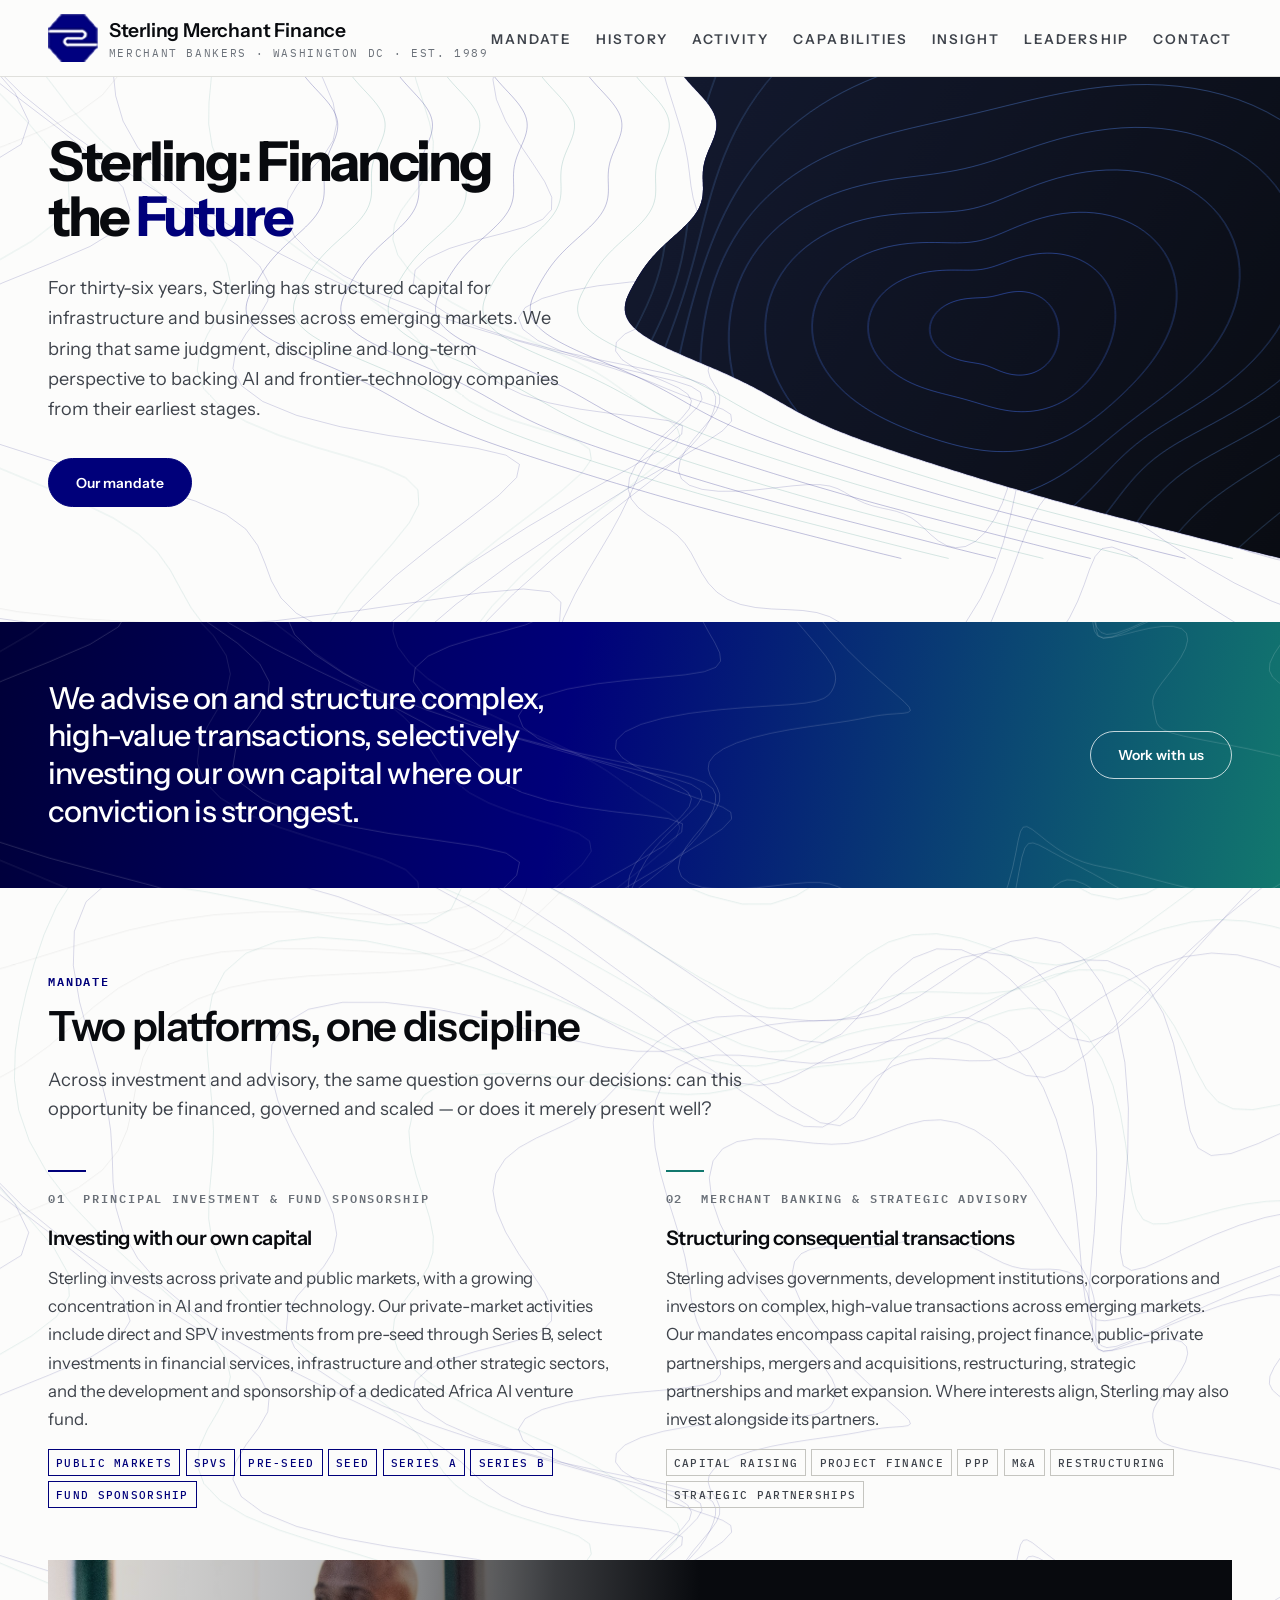
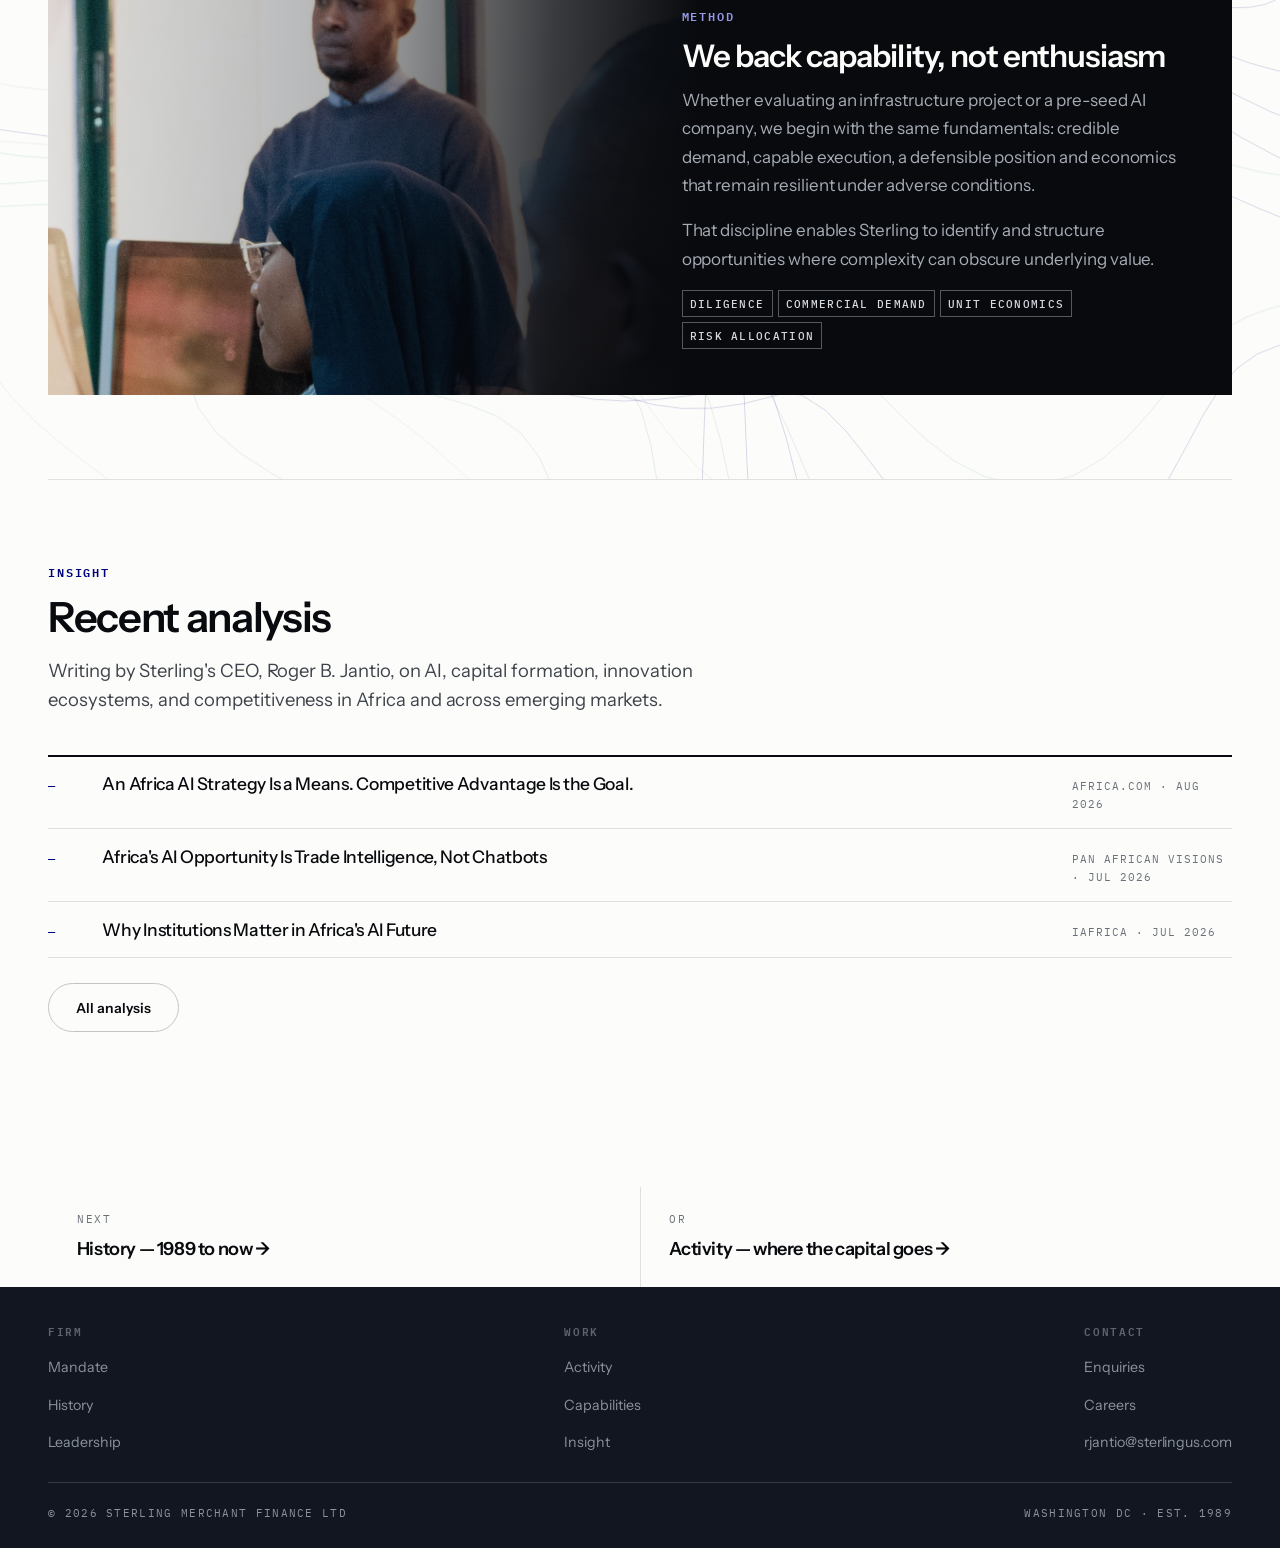
==== index.html @ c947e56f "Add files via upload" ====
<!DOCTYPE html>
<html lang="en">
<head>
<meta charset="utf-8">
<meta name="viewport" content="width=device-width, initial-scale=1">
<title>Sterling Merchant Finance — Merchant Banking &amp; AI Investment</title>
<meta name="description" content="Sterling Merchant Finance Ltd is a Washington,&nbsp;DC merchant bank and principal investor. Infrastructure and project finance across emerging markets since 1989; now investing in AI and frontier technology.">
<link rel="preconnect" href="https://fonts.googleapis.com">
<link rel="preconnect" href="https://fonts.gstatic.com" crossorigin>
<link href="https://fonts.googleapis.com/css2?family=Instrument+Sans:ital,wght@0,400;0,500;0,600;0,700;1,400&family=IBM+Plex+Mono:wght@400;500;600&display=swap" rel="stylesheet">
<link rel="icon" type="image/png" href="images/favicon.png">
<link rel="stylesheet" href="assets/sterling.css">
</head>
<body>

<svg width="0" height="0" style="position:absolute" aria-hidden="true"><defs><clipPath id="orgClip" clipPathUnits="objectBoundingBox"><path id="orgPath" d="M0,0H1V1H0Z"/></clipPath></defs></svg>

<nav class="nav">
  <div class="nav-in">
    <a class="brand" href="index.html">
      <img src="images/logo.png" alt="Sterling Merchant Finance" width="31" height="30">
      <span><span class="nm">Sterling Merchant Finance</span><span class="tl">Merchant Bankers &middot; Washington&nbsp;DC &middot; Est. 1989</span></span>
    </a>
    <ul class="nav-links">
      <li><a href="mandate.html">Mandate</a></li>
      <li><a href="history.html">History</a></li>
      <li><a href="activity.html">Activity</a></li>
      <li><a href="capabilities.html">Capabilities</a></li>
      <li><a href="insight.html">Insight</a></li>
      <li><a href="leadership.html">Leadership</a></li>
      <li><a href="contact.html">Contact</a></li>
    </ul>
    <button class="burger" aria-label="Menu" aria-expanded="false"><i></i><i></i><i></i></button>
  </div>
</nav>

<header class="hero">
  <div class="field" aria-hidden="true"></div>

  <div class="hero-media">
    <div class="media">
      <video autoplay muted loop playsinline preload="auto" poster="images/ambient-poster.jpg">
        <source src="images/ambient.mp4" type="video/mp4">
      </video>

      <!-- End card. site.js takes the loop off the video and drives the cycle:
           footage -> logo card -> footage. The `loop` attribute above stays so
           that with JS off the video simply loops as before. -->
      <div class="endcard" id="endcard" aria-hidden="true">
        <div class="endcard-in">
          <svg class="endcard-mark" viewBox="0 0 200 200" aria-hidden="true">
            <path class="oct" d="M58.6 1H141.4L199 58.6V141.4L141.4 199H58.6L1 141.4V58.6Z"/>
            <!-- the S is two strokes: the upper draws in from the left, the
                 lower from the right, and they meet at the middle -->
            <path class="s-top" d="M12 66 L156 66 Q173 66 173 83 Q173 100 156 100 L111 100"/>
            <path class="s-bot" d="M188 134 L66 134 Q49 134 49 117 Q49 100 66 100 L111 100"/>
          </svg>
          <p class="endcard-name">Sterling Merchant Finance</p>
          <p class="endcard-sub">Merchant Bankers &middot; Est. 1989</p>
        </div>
      </div>

      <div class="ghost">Media slot &middot; images/ambient.mp4</div>
    </div>
    <svg class="hero-waves" id="heroWaves" viewBox="0 0 100 100" preserveAspectRatio="none" aria-hidden="true"></svg>
  </div>


  <div class="hero-in">
    <h1 class="up u1">Sterling: Financing the <em>Future</em></h1>
    <p class="sub up u2">For thirty-six years, Sterling has structured capital for infrastructure and businesses across emerging markets. We bring that same judgment, discipline and long-term perspective to backing AI and frontier-technology companies from their earliest stages.</p>
    <a class="pill up u3" href="mandate.html">Our mandate</a>
  </div>
</header>

<section class="band">
  <div class="field" aria-hidden="true"></div>
  <div class="band-in">
    <p>We advise on and structure complex, high-value transactions, selectively investing our own capital where our conviction is strongest.</p>
    <a class="pill pill-o" href="contact.html">Work with us</a>
  </div>
</section>

<section class="sect">
  <div class="field" aria-hidden="true"></div>
  <div class="wrap">
    <span class="lab">Mandate</span>
    <h2 class="h2">Two platforms, one discipline</h2>
    <p class="dek">Across investment and advisory, the same question governs our decisions: can this opportunity be financed, governed and scaled &mdash; or does it merely present well?</p>
    <div class="duo">
      <div class="mand">
        <span class="lab lab-m">01 &nbsp;Principal Investment &amp; Fund Sponsorship</span>
        <h3>Investing with our own capital</h3>
        <p>Sterling invests across private and public markets, with a growing concentration in AI and frontier technology. Our private-market activities include direct and SPV investments from pre-seed through Series B, select investments in financial services, infrastructure and other strategic sectors, and the development and sponsorship of a dedicated Africa AI venture fund.</p>
        <div class="tags"><span class="chip chip-a">Public markets</span><span class="chip chip-a">SPVs</span><span class="chip chip-a">Pre-seed</span><span class="chip chip-a">Seed</span><span class="chip chip-a">Series A</span><span class="chip chip-a">Series B</span><span class="chip chip-a">Fund sponsorship</span></div>
      </div>
      <div class="mand t2">
        <span class="lab lab-m">02 &nbsp;Merchant Banking &amp; Strategic Advisory</span>
        <h3>Structuring consequential transactions</h3>
        <p>Sterling advises governments, development institutions, corporations and investors on complex, high-value transactions across emerging markets. Our mandates encompass capital raising, project finance, public-private partnerships, mergers and acquisitions, restructuring, strategic partnerships and market expansion. Where interests align, Sterling may also invest alongside its partners.</p>
        <div class="tags"><span class="chip">Capital raising</span><span class="chip">Project finance</span><span class="chip">PPP</span><span class="chip">M&amp;A</span><span class="chip">Restructuring</span><span class="chip">Strategic partnerships</span></div>
      </div>
    </div>

    <div class="feat">
      <figure class="feat-shot">
        <img src="images/method.jpg" alt="A computer training room in an emerging market">
        <div class="ghost">Method photograph<br>images/method.jpg</div>
      </figure>
      <div class="body">
        <span class="lab">Method</span>
        <h3>We back capability, not enthusiasm</h3>
        <p>Whether evaluating an infrastructure project or a pre-seed AI company, we begin with the same fundamentals: credible demand, capable execution, a defensible position and economics that remain resilient under adverse conditions.</p>
        <p>That discipline enables Sterling to identify and structure opportunities where complexity can obscure underlying value.</p>
        <div class="tags"><span class="chip">Diligence</span><span class="chip">Commercial demand</span><span class="chip">Unit economics</span><span class="chip">Risk allocation</span></div>
      </div>
    </div>
  </div>
</section>

<section class="sect hr">
  <div class="wrap">
    <span class="lab">Insight</span>
    <h2 class="h2">Recent analysis</h2>
    <p class="dek">Writing by Sterling's CEO, Roger B. Jantio, on AI, capital formation, innovation ecosystems, and competitiveness in Africa and across emerging markets.</p>
    <ul class="arts">
      <li><a href="https://africa.com/africas-ai-challenge-is-no-longer-awareness-it-is-investability/" target="_blank" rel="noopener"><span class="ix">&mdash;</span><span class="ti">An Africa AI Strategy Is a Means. Competitive Advantage Is the Goal.</span><span class="sr">Africa.com &middot; Aug 2026</span></a></li>
      <li><a href="https://panafricanvisions.com/2026/07/africas-ai-opportunity-is-trade-intelligence-not-chatbots/" target="_blank" rel="noopener"><span class="ix">&mdash;</span><span class="ti">Africa's AI Opportunity Is Trade Intelligence, Not Chatbots</span><span class="sr">Pan African Visions &middot; Jul 2026</span></a></li>
      <li><a href="https://iafrica.com/why-institutions-matter-in-africas-ai-future/" target="_blank" rel="noopener"><span class="ix">&mdash;</span><span class="ti">Why Institutions Matter in Africa's AI Future</span><span class="sr">iAfrica &middot; Jul 2026</span></a></li>
    </ul>
    <p style="margin-top:1.6rem"><a class="pill pill-d" href="insight.html">All analysis</a></p>
  </div>
</section>

<div class="wrap">
  <div class="nextnav">
    <a href="history.html"><span class="k">Next</span><span class="t">History &mdash; 1989 to now &rarr;</span></a>
    <a href="activity.html"><span class="k">Or</span><span class="t">Activity &mdash; where the capital goes &rarr;</span></a>
  </div>
</div>

<footer>
  <div class="foot-in">
    <div class="foot-top">
      <div><h5>Firm</h5><ul><li><a href="mandate.html">Mandate</a></li><li><a href="history.html">History</a></li><li><a href="leadership.html">Leadership</a></li></ul></div>
      <div><h5>Work</h5><ul><li><a href="activity.html">Activity</a></li><li><a href="capabilities.html">Capabilities</a></li><li><a href="insight.html">Insight</a></li></ul></div>
      <div><h5>Contact</h5><ul><li><a href="contact.html">Enquiries</a></li><li><a href="contact.html#careers">Careers</a></li><li><a href="mailto:rjantio@sterlingus.com">rjantio@sterlingus.com</a></li></ul></div>
    </div>
    <div class="foot-bot"><span>&copy; 2026 Sterling Merchant Finance Ltd</span><span>Washington&nbsp;DC &middot; Est. 1989</span></div>
  </div>
</footer>

<script src="assets/site.js"></script>
</body>
</html>
---- assets/sterling.css ----
/* ============================================================
   Sterling Merchant Finance — shared stylesheet
   Edit here once; every page picks it up.
   ============================================================ */

:root{
  --paper:#FCFCFB;
  --panel:#F1F2EF;
  --ink:#080A0E;
  --ink-lift:#121620;
  --ink-2:#3E434B;
  --ink-3:#6B7179;
  --line:#E0E0DC;
  --line-2:#C5C5C0;
  --line-dk:rgba(252,252,251,.15);
  --cobalt:#00007A;      /* the logo navy, sampled from the mark */
  --cobalt-dp:#000053;
  --cobalt-lift:#9698E6; /* light tint of the navy, for dark sections */
  --teal:#12786E;
  --amber:#E0A018;
  --wash:rgba(0,0,122,.05);
  --sans:'Instrument Sans',-apple-system,'Segoe UI',Helvetica,Arial,sans-serif;
  --mono:'IBM Plex Mono',ui-monospace,'SF Mono',Menlo,monospace;
  --gut:clamp(1.3rem,4vw,3rem);
  --max:84rem;
}
*{box-sizing:border-box}
html{-webkit-text-size-adjust:100%;scroll-behavior:smooth}
body{
  margin:0;background:var(--paper);color:var(--ink);font-family:var(--sans);
  font-size:clamp(1.04rem,.32vw + .97rem,1.13rem);line-height:1.68;letter-spacing:-.003em;
  -webkit-font-smoothing:antialiased;overflow-x:hidden;
}
a{color:inherit}
img{max-width:100%}

.wrap{max-width:var(--max);margin:0 auto;padding:0 var(--gut);position:relative;z-index:2}
.sect{padding:clamp(3.2rem,6.5vw,5.6rem) 0;position:relative}
.sect.hr::before{content:"";position:absolute;top:0;left:var(--gut);right:var(--gut);height:1px;background:var(--line)}
.dk{background:var(--ink);color:var(--paper)}
.dk .lab{color:var(--cobalt-lift)}
.dk .h2,.dk .h3{color:var(--paper)}
.dk .dek{color:#A6ACB5}
.dk .note{color:#747B85}
.dk .chip{border-color:var(--line-dk);color:#CCD1D8}
/* the feature card and the gradient band are dark surfaces but are not .dk
   sections, so they need the light-on-dark treatments spelled out */
.feat .chip,.band .chip{border-color:rgba(252,252,251,.32);color:#D5DAE0}
.feat .lab,.band .lab{color:var(--cobalt-lift)}

/* ---------- type ---------- */
.lab{font-family:var(--mono);font-weight:600;font-size:.78rem;letter-spacing:.15em;text-transform:uppercase;color:var(--cobalt);display:block}
.lab-m{color:var(--ink-3)}
.h1{font-size:clamp(2.1rem,5.2vw,3.6rem);font-weight:700;letter-spacing:-.04em;line-height:1;margin:.85rem 0 0;text-wrap:balance}
.h2{font-size:clamp(1.7rem,3.4vw,2.6rem);font-weight:600;letter-spacing:-.032em;line-height:1.04;margin:.8rem 0 0}
.h3{font-size:1.22rem;font-weight:600;letter-spacing:-.024em;margin:0}
.dek{margin:1.05rem 0 0;color:var(--ink-2);max-width:45rem;font-size:1.15rem;line-height:1.6}
.prose p{margin:0 0 1.15rem;max-width:43rem;color:var(--ink-2)}
.prose p:last-child{margin-bottom:0}
.dk .prose p{color:#B5BBC3}
.chip{font-family:var(--mono);font-size:.67rem;font-weight:500;letter-spacing:.12em;text-transform:uppercase;border:1px solid var(--line-2);color:var(--ink-2);padding:.22rem .45rem;display:inline-block;white-space:nowrap}
.chip-a{border-color:var(--cobalt);color:var(--cobalt)}
.tags{display:flex;flex-wrap:wrap;gap:.32rem;margin-top:1rem}
/* ---------- bulleted lists ---------- */
.blist{list-style:none;margin:1.2rem 0 0;padding:0}
.blist li{position:relative;padding:.65rem 0 .65rem 1.7rem;color:var(--ink-2);border-bottom:1px solid var(--line);max-width:43rem}
.blist li:first-child{border-top:1px solid var(--line)}
.blist li::before{content:"";position:absolute;left:0;top:1.35em;width:.75rem;height:1.5px;background:var(--cobalt)}
.blist strong{color:var(--ink);font-weight:600}
.dk .blist li{color:#B5BBC3;border-color:var(--line-dk)}
.dk .blist li:first-child{border-top-color:var(--line-dk)}
.dk .blist strong{color:var(--paper)}

.note{font-family:var(--mono);font-size:.72rem;letter-spacing:.04em;color:var(--ink-3);margin-top:.9rem;line-height:1.75}

.pill{
  display:inline-block;border-radius:999px;padding:.72rem 1.7rem;text-decoration:none;
  font-size:.87rem;font-weight:600;background:var(--cobalt);color:#fff;
  border:1.5px solid var(--cobalt);transition:background .2s,color .2s,border-color .2s;
}
.pill:hover{background:var(--cobalt-dp);border-color:var(--cobalt-dp)}
.pill-o{background:transparent;color:#fff;border-color:rgba(255,255,255,.75)}
.pill-o:hover{background:#fff;color:var(--cobalt-dp);border-color:#fff}
.pill-d{background:transparent;color:var(--ink);border-color:var(--line-2)}
.pill-d:hover{background:var(--ink);color:var(--paper);border-color:var(--ink)}

/* ---------- contour field ---------- */
.field{position:absolute;inset:0;overflow:hidden;pointer-events:none;z-index:0}
.field svg{position:absolute;left:50%;top:50%;width:175%;height:auto;transform:translate(-50%,-50%);will-change:transform}
.field path{fill:none;vector-effect:non-scaling-stroke}
.fl-1 path{stroke:rgba(0,0,122,.15);stroke-width:1}
.fl-2 path{stroke:rgba(18,120,110,.11);stroke-width:1}
.fl-3 path{stroke:rgba(8,10,14,.06);stroke-width:1}
.dk .fl-1 path{stroke:rgba(150,152,230,.22)}
.dk .fl-2 path{stroke:rgba(70,200,180,.13)}
.dk .fl-3 path{stroke:rgba(252,252,251,.06)}
.band .fl-1 path{stroke:rgba(255,255,255,.16)}
.band .fl-2 path{stroke:rgba(255,255,255,.1)}
.band .fl-3 path{stroke:rgba(255,255,255,.06)}


/* ---------- large-display scaling ----------
   Below 1750px nothing changes, so laptops render exactly as before. Above it
   the root grows about 1px per 100px of viewport, capped at 34px — so type,
   spacing and the 84rem container all scale together on a big monitor or a
   conference-room screen instead of shrinking into the middle. */
@media(min-width:1750px){
  html{font-size:clamp(16px, calc(16px + (100vw - 1750px) / 100), 34px)}
}

/* ---------- nav ---------- */
.nav{position:sticky;top:0;z-index:90;background:rgba(252,252,251,.94);backdrop-filter:blur(12px);border-bottom:1px solid var(--line)}
.nav-in{max-width:var(--max);margin:0 auto;padding:.85rem var(--gut);display:flex;align-items:center;justify-content:space-between;gap:1.2rem}
.brand{display:flex;align-items:center;gap:.7rem;text-decoration:none}
.brand svg{display:block;flex:0 0 auto}
.brand img{display:block;flex:0 0 auto;width:3.1rem;height:3.02rem}
.brand .nm{font-size:1.2rem;font-weight:600;letter-spacing:-.01em;line-height:1.05}
.brand .tl{font-family:var(--mono);font-size:.68rem;letter-spacing:.15em;text-transform:uppercase;color:var(--ink-3);display:block;margin-top:.06rem;line-height:1.2;white-space:nowrap}
.nav-links{display:flex;gap:clamp(.7rem,1.9vw,1.6rem);list-style:none;margin:0;padding:0;align-items:center}
.nav-links a{
  font-size:.84rem;font-weight:600;letter-spacing:.15em;text-transform:uppercase;text-decoration:none;
  color:var(--ink-2);padding:.25rem 0;border-bottom:1.5px solid transparent;transition:color .18s,border-color .18s;white-space:nowrap;
}
.nav-links a:hover,.nav-links a:focus-visible{color:var(--cobalt);border-bottom-color:var(--cobalt)}
.nav-links a[aria-current="page"]{color:var(--ink);border-bottom-color:var(--cobalt)}
.burger{
  display:none;appearance:none;background:transparent;border:1px solid var(--line-2);
  width:38px;height:34px;cursor:pointer;position:relative;border-radius:2px;
}
.burger i{position:absolute;left:9px;right:9px;height:1.5px;background:var(--ink);transition:transform .25s,opacity .2s}
.burger i:nth-child(1){top:11px}.burger i:nth-child(2){top:16px}.burger i:nth-child(3){top:21px}
.burger[aria-expanded="true"] i:nth-child(1){transform:translateY(5px) rotate(45deg)}
.burger[aria-expanded="true"] i:nth-child(2){opacity:0}
.burger[aria-expanded="true"] i:nth-child(3){transform:translateY(-5px) rotate(-45deg)}
@media(max-width:1080px){
  .burger{display:block}
  .nav-links{
    position:absolute;top:100%;left:0;right:0;background:var(--paper);border-bottom:1px solid var(--line);
    flex-direction:column;align-items:stretch;gap:0;padding:.4rem var(--gut) 1rem;display:none;
  }
  .nav-links.open{display:flex}
  .nav-links a{padding:.8rem 0;border-bottom:1px solid var(--line);font-size:.88rem}
}

/* ---------- home hero ----------
   Media anchored to the top-right corner and bled off the top and right
   edges. Only the edge facing the text is cut, by a harmonic wave. */
/* ---------- home hero ----------
   Media anchored top-right, bled off the top and right. Its left edge is a
   drifting harmonic boundary (see WAVE in site.js) that tapers rightward
   toward the bottom. A band of paper is left under the card, and the copy is
   centred inside the paper column beside it. */
.hero{
  position:relative;overflow:hidden;display:flex;align-items:center;
  /* the card's aspect has to stay near the video's 16:9, or object-fit:cover
     starts discarding the top and bottom of the frame on wide screens */
  min-height:min(clamp(30rem,42vw,68rem),94vh);
  padding:clamp(2.4rem,5vw,3.6rem) 0 clamp(4.6rem,9vw,7.5rem);
}
/* the bottom inset is the half-inch of paper under the card */
.hero-media{position:absolute;top:0;right:0;bottom:clamp(2.5rem,5vw,4rem);width:74%;z-index:1;pointer-events:none}
.media{
  /* hard-edged: the boundary IS the border, so no feather and no scrim */
  position:absolute;inset:0;clip-path:url(#orgClip);background:var(--ink-lift);overflow:hidden;z-index:1;
}
.media video,.media img{
  width:100%;height:100%;object-fit:cover;object-position:center;display:block;
  opacity:0;transition:opacity .45s ease;
  /* the clip hides the left ~31% of this box, so slide the footage right by
     half of that: the visible band then shows the middle of the frame rather
     than its right-hand edge. No zoom — zooming was cropping more subject. */
  transform:translateX(16%);
}
.media.filled video,.media.filled img{opacity:1}
.media-canvas{
  position:absolute;inset:0;width:100%;height:100%;display:block;
  transform:translateX(16%);
}
.media.filled .media-canvas{display:none}
.media.live .ghost{display:none}
.media .ghost{
  position:absolute;inset:0;display:flex;flex-direction:column;align-items:center;justify-content:center;gap:.5rem;
  font-family:var(--mono);font-size:.68rem;letter-spacing:.14em;text-transform:uppercase;color:#5D646E;
  text-align:center;padding:2rem 2rem 2rem 26%;line-height:2;
}
.media.filled .ghost{display:none}
/* ---------- logo end card ----------
   Sits inside .media so the wave clips it exactly like the footage. */
.endcard{
  position:absolute;inset:0;z-index:2;pointer-events:none;
  background:var(--paper);                     /* white — the mark reads more clearly */
  display:flex;align-items:center;justify-content:center;
  /* centred on the CUTOUT, not on the video box: the boundary averages 0.348
     of the box across the card's content band, so the visible middle is 0.674.
     Solved numerically rather than eyeballed. */
  padding-left:34.8%;
  opacity:0;transition:opacity 1.25s ease;
}
.endcard.on{opacity:1}
.endcard-in{
  display:flex;flex-direction:column;align-items:center;text-align:center;
  /* nudged up a quarter inch — 1.5rem is 24px at the default 16px root.
     One number to tune if it wants more or less. */
  transform:translateY(-1.5rem);
}
.endcard-mark{margin-bottom:clamp(1.1rem,2.2vw,1.8rem)}
.endcard-name{margin:0}
.endcard-sub{margin:.2rem 0 0}
/* no lift: the block is flex-centred in the card, so top and bottom match */
.endcard-mark{width:clamp(4.5rem,8vw,7.5rem);height:auto;overflow:visible;display:block}
.endcard-mark .oct{fill:var(--cobalt);stroke:none;opacity:0}   /* navy octagon, as in the mark */
.endcard-mark .s-top,.endcard-mark .s-bot{
  fill:none;stroke:#fff;   /* white S cut through the navy */stroke-width:17;stroke-linecap:round;stroke-linejoin:round;
}
.endcard-name{
  font-size:clamp(1.05rem,2.1vw,1.75rem);font-weight:600;
  letter-spacing:-.022em;color:var(--ink);opacity:0;line-height:1.1;
}
.endcard-sub{
  font-family:var(--mono);font-size:clamp(.62rem,1vw,.76rem);
  letter-spacing:.2em;text-transform:uppercase;color:var(--ink-3);opacity:0;
  line-height:1.3;white-space:nowrap;
}

/* the sequence, all keyed off .on so the timings live in one place */
.endcard.on .s-top{animation:strokeIn 1.15s cubic-bezier(.55,0,.2,1) .55s forwards}
.endcard.on .s-bot{animation:strokeIn 1.15s cubic-bezier(.55,0,.2,1) .55s forwards}
.endcard.on .oct{animation:cardFade .55s ease .1s forwards}   /* first, not last */
.endcard.on .endcard-name{animation:cardRise .7s cubic-bezier(.2,.8,.3,1) 1.75s forwards}
.endcard.on .endcard-sub{animation:cardRise .7s cubic-bezier(.2,.8,.3,1) 2.25s forwards}
@keyframes strokeIn{to{stroke-dashoffset:0}}
@keyframes cardFade{to{opacity:1}}
@keyframes cardRise{from{opacity:0;transform:translateY(14px)}to{opacity:1;transform:none}}
@media(prefers-reduced-motion:reduce){
  .endcard.on .s-top,.endcard.on .s-bot,.endcard.on .oct,
  .endcard.on .endcard-name,.endcard.on .endcard-sub{animation:none;opacity:1;transform:none;stroke-dashoffset:0}
}
@media(max-width:900px){ .endcard{padding-left:0} }

/* the boundary, plus its siblings marching out across the paper */
.hero-waves{position:absolute;inset:0;width:100%;height:100%;overflow:visible;z-index:3;pointer-events:none}
.hero-waves path{fill:none;stroke:rgba(0,0,122,.24);stroke-width:1;vector-effect:non-scaling-stroke}
.hero-waves path.t{stroke:rgba(18,120,110,.17)}

.hero-in{
  max-width:var(--max);margin:0 auto;padding:0 var(--gut);position:relative;z-index:4;width:100%;
  text-align:left;
}
/* padding-right reserves the video's side, so the content box IS the paper
   column and everything centres inside it. One number to nudge. */
@media(min-width:901px){ .hero-in{padding-right:49%} }
.hero h1{
  /* left-aligned and allowed to break, which is what lets it run this large
     inside the paper column */
  font-size:clamp(2.1rem,4.3vw,4rem);font-weight:700;letter-spacing:-.05em;line-height:1.0;
  margin:0 0 clamp(1.2rem,2.6vw,1.8rem);text-align:left;color:var(--ink);
  max-width:20ch;text-wrap:balance;
}
.hero h1 em{font-style:normal;color:var(--cobalt)}
.hero .kick{font-family:var(--mono);font-size:.72rem;letter-spacing:.18em;text-transform:uppercase;color:var(--ink-3);margin:0 0 clamp(1.1rem,2.4vw,1.7rem)}
.hero .sub{margin:0 0 clamp(1.5rem,3vw,2.1rem);max-width:32rem;color:var(--ink-2);font-size:1.13rem}
@media(max-width:900px){
  .hero{min-height:0;display:block;padding-top:0;padding-bottom:clamp(2.4rem,6vw,3.6rem)}
  .hero-in{text-align:left;padding-right:var(--gut)}
  .hero h1{font-size:clamp(1.9rem,7.5vw,2.8rem);letter-spacing:-.042em;max-width:18ch}
  .hero .sub{margin-left:0}
  .media video,.media img,.media-canvas{transform:none}
  .hero-media{position:relative;width:100%;height:clamp(13rem,48vw,20rem);margin:0 0 1.7rem;bottom:auto}
  .media{clip-path:none}
  .media .ghost{padding:1.6rem}
  .hero-waves{display:none}
}


/* ---------- interior page hero ---------- */
.phero{position:relative;overflow:hidden;padding:clamp(2.6rem,6vw,4.4rem) 0 clamp(2rem,4.5vw,3.2rem);border-bottom:1px solid var(--line)}
.phero .crumb{font-family:var(--mono);font-size:.69rem;letter-spacing:.16em;text-transform:uppercase;color:var(--ink-3);margin:0}
.phero .dek{margin-top:1.1rem}

/* ---------- gradient band ---------- */
.band{background:linear-gradient(100deg,#000038 0%,var(--cobalt) 44%,var(--teal) 100%);color:#fff;padding:clamp(2.4rem,5vw,3.6rem) 0;position:relative;overflow:hidden}
.band-in{max-width:var(--max);margin:0 auto;padding:0 var(--gut);display:flex;align-items:center;justify-content:space-between;gap:clamp(1.4rem,4vw,3rem);flex-wrap:wrap;position:relative;z-index:2}
.band p{margin:0;font-size:clamp(1.28rem,2.6vw,1.9rem);font-weight:500;letter-spacing:-.026em;line-height:1.24;max-width:34rem}

/* ---------- two-column blocks ---------- */
.duo{display:grid;grid-template-columns:1fr 1fr;gap:clamp(1.6rem,4vw,3.2rem);margin-top:clamp(2rem,4vw,2.9rem)}
.mand{position:relative;padding-top:1.1rem}
.mand::before{content:"";position:absolute;top:0;left:0;width:2.4rem;height:2px;background:var(--cobalt)}
.mand.t2::before{background:var(--teal)}
.mand h3{font-size:1.25rem;font-weight:600;letter-spacing:-.024em;margin:.8rem 0 .55rem}
.mand p{margin:0;color:var(--ink-2);font-size:1.05rem}
@media(max-width:760px){.duo{grid-template-columns:1fr;gap:1.9rem}}

.trio{display:grid;grid-template-columns:repeat(3,1fr);gap:clamp(1.4rem,3vw,2.6rem);margin-top:clamp(2rem,4vw,2.9rem)}
@media(max-width:880px){.trio{grid-template-columns:1fr;gap:1.9rem}}

/* ---------- feature card with mesh ---------- */
/* ---------- feature card: photograph bleeding into a dark text panel ---------- */
.feat{
  position:relative;display:grid;grid-template-columns:1fr 1fr;
  background:var(--ink);color:var(--paper);margin-top:clamp(2.2rem,5vw,3.2rem);
  overflow:hidden;align-items:center;min-height:clamp(19rem,33vw,26rem);
}
.feat-shot{position:absolute;top:0;bottom:0;left:0;width:60%;margin:0;overflow:hidden;z-index:1}
.feat-shot img{width:100%;height:100%;object-fit:cover;object-position:34% 40%;display:block}
.feat-shot::after{
  content:"";position:absolute;inset:0;pointer-events:none;
  background:linear-gradient(92deg,rgba(8,10,14,.12) 0%,rgba(8,10,14,.30) 40%,rgba(8,10,14,.80) 70%,var(--ink) 90%);
}
.feat-shot .ghost{
  position:absolute;inset:0;display:none;flex-direction:column;align-items:center;justify-content:center;gap:.4rem;
  font-family:var(--mono);font-size:.68rem;letter-spacing:.14em;text-transform:uppercase;color:#6E757E;text-align:center;padding:1.4rem;line-height:2;
}
.feat-shot.empty img{display:none}
.feat-shot.empty .ghost{display:flex}
.feat .body{grid-column:2;position:relative;z-index:3;padding:clamp(1.8rem,3.6vw,3rem) clamp(1.6rem,3.4vw,2.6rem)}

/* ---------- wide photo band (drop-in, any page) ---------- */


/* ---------- enquiry form ---------- */
.form{margin-top:clamp(1.6rem,3.5vw,2.4rem)}
.f-grid{display:grid;grid-template-columns:repeat(2,minmax(0,1fr));gap:clamp(.9rem,2vw,1.4rem)}
.f-row{display:flex;flex-direction:column;gap:.4rem}
.f-row.wide{grid-column:1 / -1}
.form label{font-family:var(--mono);font-size:.66rem;letter-spacing:.14em;text-transform:uppercase;color:var(--ink-3)}
.form input,.form select,.form textarea{
  font-family:var(--sans);font-size:1rem;color:var(--ink);background:var(--paper);
  border:1px solid var(--line);border-radius:0;padding:.72rem .85rem;width:100%;
  transition:border-color .18s;
}
.form textarea{min-height:9rem;resize:vertical}
.form input:focus,.form select:focus,.form textarea:focus{outline:none;border-color:var(--cobalt)}
.form .req{color:var(--cobalt)}
.f-actions{margin-top:clamp(1.2rem,2.6vw,1.8rem);display:flex;align-items:center;gap:1.2rem;flex-wrap:wrap}
.form button{
  font-family:var(--sans);font-size:.95rem;font-weight:600;color:var(--paper);background:var(--cobalt);
  border:0;border-radius:999px;padding:.8rem 1.6rem;cursor:pointer;transition:background .18s;
}
.form button:hover{background:var(--cobalt-dp)}
.f-note{font-size:.9rem;color:var(--ink-3);font-style:italic;margin:.9rem 0 0}
@media(max-width:700px){ .f-grid{grid-template-columns:1fr} }


/* ---------- unpublished article rows: same grid as a link, visibly inactive ---------- */
.arts .pend{
  display:grid;grid-template-columns:1.9rem minmax(0,1fr) minmax(0,10rem);
  gap:.3rem clamp(.8rem,2vw,1.5rem);padding:.95rem 0;align-items:baseline;
}
.arts .pend .ix{color:var(--ink-3)}
.arts .pend .ti{color:var(--ink-3)}
.arts li.hide{display:none}
.grp.hide{display:none}
.f-empty{margin-top:1.6rem;color:var(--ink-3);font-size:1rem;display:none}
.f-empty.on{display:block}

/* ---------- sector coverage board ---------- */
.cov{display:grid;grid-template-columns:repeat(4,minmax(0,1fr));gap:clamp(1rem,2.4vw,2rem);margin-top:clamp(1.7rem,3.6vw,2.4rem)}
.cov-col{border-top:2px solid var(--ink);padding-top:.9rem}
.cov-col h4{font-family:var(--mono);font-size:.68rem;font-weight:500;letter-spacing:.14em;text-transform:uppercase;color:var(--ink-3);margin:0 0 .9rem}
.cov-col ul{list-style:none;margin:0;padding:0}
.cov-col li{
  display:flex;align-items:baseline;gap:.55rem;padding:.5rem 0;
  border-bottom:1px solid var(--line);font-size:1rem;letter-spacing:-.012em;line-height:1.35;
}
.cov-col li:last-child{border-bottom:0}
.cov-col li i{
  flex:0 0 auto;width:.46rem;height:.46rem;border-radius:50%;margin-top:.42rem;background:var(--cobalt);
}
.cov-col li i.m{background:var(--teal)}
.cov-col li i.b{background:var(--amber)}
.cov-key{display:flex;flex-wrap:wrap;gap:1.1rem;margin-top:clamp(1.2rem,2.6vw,1.7rem);font-family:var(--mono);font-size:.66rem;letter-spacing:.1em;text-transform:uppercase;color:var(--ink-3)}
.cov-key span{display:inline-flex;align-items:center;gap:.4rem}
.cov-key i{width:.46rem;height:.46rem;border-radius:50%;display:inline-block;background:var(--cobalt)}
.cov-key i.m{background:var(--teal)}
.cov-key i.b{background:var(--amber)}
@media(max-width:900px){.cov{grid-template-columns:repeat(2,minmax(0,1fr))}}
@media(max-width:560px){.cov{grid-template-columns:1fr}}

/* ---------- register cards ---------- */
.reg{list-style:none;display:grid;grid-template-columns:repeat(3,minmax(0,1fr));gap:clamp(.8rem,1.8vw,1.3rem);margin:clamp(1.6rem,3.4vw,2.2rem) 0 0;padding:0}
.reg li{
  border:1px solid var(--line);border-left:3px solid var(--cobalt);
  padding:clamp(1rem,2vw,1.3rem);display:flex;flex-direction:column;gap:.5rem;
  background:var(--paper);transition:border-color .18s, transform .18s;
}
.reg li[data-p="Merchant Banking"]{border-left-color:var(--teal)}
.reg li[data-p="Both"]{border-left-color:var(--amber)}
.reg li:hover{transform:translateY(-2px)}
.reg .sec{font-size:1.06rem;font-weight:600;letter-spacing:-.02em;line-height:1.3}
.reg .eng{font-size:.95rem;color:var(--ink-2);line-height:1.45;flex:1}
.reg .meta{display:flex;flex-wrap:wrap;gap:.3rem;align-items:center;margin-top:.15rem}
.reg .rg{font-family:var(--mono);font-size:.64rem;letter-spacing:.11em;text-transform:uppercase;color:var(--ink-3)}
.reg li.hide{display:none}
@media(max-width:980px){.reg{grid-template-columns:repeat(2,minmax(0,1fr))}}
@media(max-width:620px){.reg{grid-template-columns:1fr}}


/* ---------- filter bar separators ---------- */
.f-sep{width:1px;align-self:stretch;background:var(--line-2);margin:0 .35rem}
@media(max-width:700px){.f-sep{display:none}}

/* ---------- deployment instruments ---------- */
.instr{list-style:none;display:grid;grid-template-columns:repeat(3,minmax(0,1fr));gap:0;margin:clamp(1.7rem,3.6vw,2.4rem) 0 0;padding:0;border-top:2px solid var(--ink)}
.instr li{border-bottom:1px solid var(--line);border-right:1px solid var(--line);padding:clamp(1rem,2.2vw,1.5rem);display:flex;flex-direction:column;gap:.45rem}
.instr li:nth-child(3n){border-right:0}
.in-t{font-size:1.06rem;font-weight:600;letter-spacing:-.02em}
.in-d{font-size:.97rem;color:var(--ink-2);line-height:1.45}
@media(max-width:860px){.instr{grid-template-columns:repeat(2,minmax(0,1fr))}.instr li:nth-child(3n){border-right:1px solid var(--line)}.instr li:nth-child(2n){border-right:0}}
@media(max-width:560px){.instr{grid-template-columns:1fr}.instr li{border-right:0!important}}

.stage-wrap{margin-top:clamp(2rem,4.5vw,3rem)}
.stages{list-style:none;display:flex;flex-wrap:wrap;gap:0;margin:1rem 0 0;padding:0}
.stages li{
  flex:1 1 8rem;position:relative;padding:.95rem 1.1rem;border:1px solid var(--line);border-right:0;
  display:flex;align-items:baseline;gap:.6rem;background:var(--paper);
}
.stages li:last-child{border-right:1px solid var(--line)}
.stages li::after{
  content:"";position:absolute;right:-1px;top:50%;width:.5rem;height:.5rem;
  border-top:1px solid var(--line);border-right:1px solid var(--line);
  transform:translateY(-50%) rotate(45deg);background:var(--paper);
}
.stages li:last-child::after{display:none}
.st-n{font-family:var(--mono);font-size:.68rem;color:var(--cobalt)}
.st-t{font-size:1rem;font-weight:500;letter-spacing:-.015em}
.stage-note{margin:1.1rem 0 0;color:var(--ink-2);font-size:1rem;max-width:46rem}
@media(max-width:640px){.stages li{flex:1 1 100%;border-right:1px solid var(--line)}.stages li::after{display:none}}


/* ---------- capabilities accordion ---------- */
.acc{list-style:none;margin:clamp(1.7rem,3.6vw,2.4rem) 0 0;padding:0;border-top:2px solid var(--ink)}
.acc-item{border-bottom:1px solid var(--line)}
.acc-hd{
  appearance:none;background:transparent;border:0;width:100%;cursor:pointer;text-align:left;
  display:grid;grid-template-columns:2.4rem minmax(0,1fr) minmax(0,11rem) 1.4rem;
  gap:.3rem clamp(.8rem,2vw,1.5rem);align-items:center;
  padding:clamp(1rem,2.1vw,1.4rem) 0;transition:background .15s;font-family:var(--sans);
}
.acc-hd:hover{background:var(--wash)}
.acc-n{font-family:var(--mono);font-size:.72rem;color:var(--cobalt)}
.acc-t{font-size:1.15rem;font-weight:600;letter-spacing:-.022em;line-height:1.3;color:var(--ink)}
.acc-hd:hover .acc-t{color:var(--cobalt)}
.acc-p{font-family:var(--mono);font-size:.66rem;letter-spacing:.11em;text-transform:uppercase;color:var(--ink-3)}
.acc-i{position:relative;width:1.1rem;height:1.1rem;justify-self:end}
.acc-i::before,.acc-i::after{
  content:"";position:absolute;left:50%;top:50%;background:var(--ink-2);
  transform:translate(-50%,-50%);transition:opacity .2s, transform .2s;
}
.acc-i::before{width:1.1rem;height:1px}
.acc-i::after{width:1px;height:1.1rem}
.acc-hd[aria-expanded="true"] .acc-i::after{opacity:0;transform:translate(-50%,-50%) rotate(90deg)}
.acc-bd{padding:0 0 clamp(1.1rem,2.4vw,1.6rem);max-width:52rem}
.acc-bd p{margin:0 0 .8rem;color:var(--ink-2);font-size:1.04rem}
.acc-bd p:last-of-type{margin-bottom:0}
.acc-bd[hidden]{display:none}
@media(min-width:701px){ .acc-bd{padding-left:calc(2.4rem + clamp(.8rem,2vw,1.5rem))} }
@media(max-width:700px){
  .acc-hd{grid-template-columns:2.2rem minmax(0,1fr) 1.2rem}
  .acc-p{grid-column:2;font-size:.62rem}
  .acc-i{grid-row:1;grid-column:3}
}

/* ---------- side figure: square photograph, copy alongside ---------- */
.sidefig{
  display:grid;grid-template-columns:minmax(0,1fr) minmax(0,1.12fr);
  gap:clamp(1.6rem,4vw,3.6rem);align-items:center;
  margin:clamp(2.4rem,5vw,3.4rem) 0 0;
}
.sf-img{position:relative;aspect-ratio:1/1;overflow:hidden;background:var(--ink-lift);border:1px solid var(--line)}
.sf-img img{width:100%;height:100%;object-fit:cover;display:block}
.sf-img .ghost{
  position:absolute;inset:0;display:none;flex-direction:column;align-items:center;justify-content:center;gap:.3rem;
  font-family:var(--mono);font-size:.64rem;letter-spacing:.13em;text-transform:uppercase;color:var(--ink-3);text-align:center;padding:1rem;line-height:1.9;
}
.sf-img.empty img{display:none}
.sf-img.empty .ghost{display:flex}
.sf-body h3{font-size:clamp(1.2rem,2.3vw,1.65rem);font-weight:600;letter-spacing:-.026em;line-height:1.15;margin:.7rem 0 .8rem}
.sf-body p{margin:0 0 .9rem;color:var(--ink-2);font-size:1.05rem;max-width:34rem}
.sf-body p:last-child{margin-bottom:0}
@media(max-width:820px){ .sidefig{grid-template-columns:1fr;gap:1.4rem} }

.photoband{position:relative;margin:clamp(2.2rem,5vw,3.2rem) 0 0;overflow:hidden;background:var(--ink-lift)}
.photoband img{width:100%;aspect-ratio:3.2/1;height:auto;object-fit:cover;display:block}
.photoband figcaption{
  position:absolute;left:0;right:0;bottom:0;padding:clamp(1rem,2.4vw,1.6rem);
  font-family:var(--mono);font-size:.68rem;letter-spacing:.1em;color:#D2D7DD;
  background:linear-gradient(0deg,rgba(8,10,14,.88),rgba(8,10,14,0));
}
.photoband .ghost{
  position:absolute;inset:0;display:none;flex-direction:column;align-items:center;justify-content:center;gap:.4rem;
  font-family:var(--mono);font-size:.68rem;letter-spacing:.14em;text-transform:uppercase;color:#6E757E;text-align:center;padding:1.4rem;line-height:2;
}
.photoband.empty img,.photoband.empty figcaption{display:none}
.photoband.empty{aspect-ratio:3.2/1}
.photoband.empty .ghost{display:flex}

/* ---------- interactive sensitivity model ---------- */
.model{padding:clamp(1.4rem,3vw,2.2rem);background:radial-gradient(130% 130% at 25% 12%,#141B33 0%,#080A0E 72%);display:flex;flex-direction:column;gap:1.15rem}
.model-hd{font-family:var(--mono);font-size:.68rem;font-weight:600;letter-spacing:.15em;text-transform:uppercase;color:var(--cobalt-lift);margin:0}
.sliders{display:grid;gap:.8rem}
.sl{display:grid;grid-template-columns:1fr auto;gap:0 .8rem;align-items:baseline}
.sl label{font-family:var(--mono);font-size:.73rem;color:#A6ACB5;letter-spacing:.03em}
.sl output{font-family:var(--mono);font-size:.82rem;font-weight:600;color:var(--paper);font-variant-numeric:tabular-nums}
.sl input[type=range]{grid-column:1/-1;width:100%;-webkit-appearance:none;appearance:none;height:3px;background:rgba(252,252,251,.18);border-radius:999px;margin:.5rem 0 0;cursor:pointer}
.sl input[type=range]::-webkit-slider-thumb{-webkit-appearance:none;width:15px;height:15px;border-radius:50%;background:var(--cobalt-lift);border:0;cursor:pointer}
.sl input[type=range]::-moz-range-thumb{width:15px;height:15px;border-radius:50%;background:var(--cobalt-lift);border:0;cursor:pointer}
.outs{display:grid;grid-template-columns:repeat(3,1fr);gap:1px;background:rgba(252,252,251,.14)}
.outs > div{background:#0A0D14;padding:.8rem .85rem}
.ok{display:block;font-family:var(--mono);font-size:.63rem;letter-spacing:.12em;text-transform:uppercase;color:#767D87;margin-bottom:.35rem;line-height:1.4}
.ov{font-family:var(--mono);font-size:1.18rem;font-weight:600;color:var(--paper);font-variant-numeric:tabular-nums}
.verdict{font-family:var(--mono);font-size:.72rem;font-weight:600;letter-spacing:.14em;text-transform:uppercase;padding:.5rem .85rem;border:1px solid;display:inline-block}
.v-ok{color:#6FD8B0;border-color:#6FD8B0}
.v-mid{color:var(--amber);border-color:var(--amber)}
.v-no{color:#E8697A;border-color:#E8697A}
.sens-hd{font-family:var(--mono);font-size:.63rem;letter-spacing:.12em;text-transform:uppercase;color:#767D87;margin:0 0 .65rem}
.sens ul{list-style:none;margin:0;padding:0;display:grid;gap:.45rem}
.sens li{display:grid;grid-template-columns:3.9rem 1fr 2.7rem;gap:.7rem;align-items:center;font-family:var(--mono);font-size:.69rem;color:#A6ACB5}
.sens .tr{height:8px;background:rgba(252,252,251,.1);position:relative;overflow:hidden;border-radius:999px}
.sens .tr i{position:absolute;inset:0 auto 0 0;background:#6FD8B0;border-radius:999px;transition:width .28s ease,background .28s ease}
.sens .tr i.mid{background:var(--amber)}
.sens .tr i.no{background:#E8697A}
.sens .v{text-align:right;color:var(--paper);font-variant-numeric:tabular-nums}
.feat h3{font-size:clamp(1.35rem,2.7vw,1.95rem);font-weight:600;letter-spacing:-.03em;line-height:1.1;margin:.75rem 0 .8rem;color:var(--paper)}
.feat p{margin:0 0 1.05rem;color:#A6ACB5;font-size:1.06rem}
@media(max-width:820px){
  .feat{grid-template-columns:1fr;min-height:0}
  .feat-shot{position:relative;width:100%;height:clamp(12rem,44vw,17rem)}
  .feat-shot::after{background:linear-gradient(180deg,rgba(8,10,14,.12),rgba(8,10,14,.62) 68%,var(--ink))}
  .feat .body{grid-column:1}
}
@media(max-width:520px){.outs{grid-template-columns:1fr}}

/* ---------- timeline ---------- */
.tl{margin-top:clamp(2rem,4.5vw,2.9rem)}
.tl-rail{display:grid;grid-template-columns:repeat(5,1fr);border-top:1px solid var(--line-dk);margin-bottom:1.6rem}
.tl-btn{appearance:none;background:transparent;border:0;border-right:1px solid var(--line-dk);padding:1.05rem .6rem 1.15rem 0;text-align:left;cursor:pointer;color:inherit;font:inherit;position:relative;transition:background .18s}
.tl-btn:last-child{border-right:0}
.tl-btn::before{content:"";position:absolute;top:-1px;left:0;height:2px;width:0;background:var(--cobalt-lift);transition:width .38s cubic-bezier(.65,0,.35,1)}
.tl-btn[aria-selected="true"]::before{width:100%}
.tl-btn:hover{background:rgba(252,252,251,.04)}
.tl-btn .yr{font-family:var(--mono);font-size:1.1rem;font-weight:600;display:block;color:#8B929B;transition:color .2s}
.tl-btn[aria-selected="true"] .yr{color:var(--paper)}
.tl-btn .cap{font-family:var(--mono);font-size:.64rem;letter-spacing:.13em;text-transform:uppercase;color:#69707A;display:block;margin-top:.38rem;line-height:1.6}
.tl-panel{min-height:8rem}
.tl-panel h3{font-size:clamp(1.25rem,2.4vw,1.7rem);font-weight:600;letter-spacing:-.028em;margin:0 0 .65rem;color:var(--paper)}
.tl-panel p{margin:0;color:#B5BBC3;max-width:42rem}
.fade-in{animation:fi .4s ease forwards}
@keyframes fi{from{opacity:0;transform:translateY(7px)}to{opacity:1;transform:none}}
@media(max-width:720px){.tl-btn{padding:.85rem .3rem .9rem 0}.tl-btn .yr{font-size:.8rem}.tl-btn .cap{display:none}}

/* era detail list */
.eras{list-style:none;margin:clamp(2rem,4.5vw,3rem) 0 0;padding:0}
.eras li{display:grid;grid-template-columns:minmax(0,8rem) minmax(0,1fr);gap:.5rem clamp(1.2rem,3vw,2.6rem);border-top:1px solid var(--line);padding:1.5rem 0}
.eras li:last-child{border-bottom:1px solid var(--line)}
.eras .yr{font-family:var(--mono);font-size:1.14rem;font-weight:600;color:var(--cobalt)}
.eras h3{font-size:1.19rem;font-weight:600;letter-spacing:-.022em;margin:0 0 .5rem}
.eras p{margin:0;color:var(--ink-2);font-size:1.05rem;max-width:44rem}
@media(max-width:640px){.eras li{grid-template-columns:1fr}}

/* ---------- charts ---------- */
.filters{display:flex;flex-wrap:wrap;gap:.4rem;margin-top:clamp(1.6rem,3.5vw,2.2rem)}
.fbtn{appearance:none;font-family:var(--mono);font-size:.7rem;font-weight:500;letter-spacing:.12em;text-transform:uppercase;background:transparent;border:1px solid var(--line-2);color:var(--ink-2);padding:.4rem .8rem;cursor:pointer;transition:all .18s;border-radius:999px}
.fbtn:hover{border-color:var(--cobalt);color:var(--cobalt)}
.fbtn[aria-pressed="true"]{background:var(--ink);border-color:var(--ink);color:var(--paper)}
.ch-grid{display:grid;grid-template-columns:1fr 1.1fr;gap:clamp(2rem,5vw,4rem);margin-top:clamp(1.8rem,4vw,2.5rem);align-items:start}
@media(max-width:880px){.ch-grid{grid-template-columns:1fr}}
.ch-hd{font-family:var(--mono);font-size:.7rem;font-weight:600;letter-spacing:.14em;text-transform:uppercase;color:var(--ink-3);padding-bottom:.8rem;border-bottom:1px solid var(--ink);margin:0 0 1.1rem;display:flex;justify-content:space-between;gap:1rem}
.ch-hd span{color:var(--cobalt)}
.bars{list-style:none;margin:0;padding:0}
.bars li{display:grid;grid-template-columns:minmax(0,8.5rem) minmax(0,1fr) 2.4rem;gap:.85rem;align-items:center;padding:.44rem 0}
.bars .bl{font-family:var(--mono);font-size:.74rem;color:var(--ink-2);line-height:1.4}
.bars .tr{height:11px;background:var(--panel);position:relative;overflow:hidden;border-radius:999px}
.bars .tr i{position:absolute;inset:0 auto 0 0;width:0;background:var(--cobalt);transition:width .85s cubic-bezier(.2,.75,.25,1);border-radius:999px}
.bars li.alt .tr i{background:var(--teal)}
.bars .vl{font-family:var(--mono);font-size:.73rem;color:var(--ink-3);text-align:right;font-variant-numeric:tabular-nums}
@media(max-width:520px){.bars li{grid-template-columns:minmax(0,1fr) 2.4rem}.bars .tr{grid-column:1/-1;order:3}}
.spark{width:100%;height:auto;display:block;overflow:visible}
.spark .grid{stroke:var(--line);stroke-width:1}
.spark .area{fill:var(--wash)}
.spark .ln{fill:none;stroke:var(--cobalt);stroke-width:2;stroke-linejoin:round;stroke-linecap:round}
.spark .pt{fill:var(--paper);stroke:var(--cobalt);stroke-width:2}
.spark text{font-family:var(--mono);font-size:9px;fill:var(--ink-3);letter-spacing:.08em}

/* ---------- lists / tables ---------- */
.caps{list-style:none;margin:clamp(1.9rem,4vw,2.5rem) 0 0;padding:0}
.caps li{border-top:1px solid var(--line);padding:1.4rem 0;display:grid;grid-template-columns:minmax(0,15rem) minmax(0,1fr);gap:.4rem clamp(1rem,3vw,2.4rem)}
.caps li:last-child{border-bottom:1px solid var(--line)}
.caps h3{font-size:1.15rem;font-weight:600;letter-spacing:-.02em;margin:0}
.caps p{margin:0 0 .75rem;color:var(--ink-2);font-size:1.04rem;max-width:42rem}
.caps p:last-child{margin-bottom:0}
@media(max-width:700px){.caps li{grid-template-columns:1fr}}

.tbl-scroll{overflow-x:auto;-webkit-overflow-scrolling:touch;margin-top:clamp(1.8rem,4vw,2.5rem)}
table.pf{width:100%;border-collapse:collapse;min-width:40rem;font-family:var(--mono)}
table.pf th{text-align:left;font-size:.67rem;font-weight:600;letter-spacing:.15em;text-transform:uppercase;color:var(--ink-3);border-bottom:1px solid var(--ink);padding:.5rem .9rem .5rem 0;white-space:nowrap}
table.pf td{border-bottom:1px solid var(--line);padding:.78rem .9rem .78rem 0;font-size:.89rem;vertical-align:middle}
table.pf tbody tr{transition:background .15s}
table.pf tbody tr:hover{background:var(--wash)}
table.pf td.s{font-family:var(--sans);font-size:1.02rem;font-weight:500;letter-spacing:-.014em}
table.pf td.g{color:var(--ink-3);white-space:nowrap}

.arts{list-style:none;margin:clamp(1.8rem,4vw,2.5rem) 0 0;padding:0;border-top:2px solid var(--ink)}
.arts li{border-bottom:1px solid var(--line)}
.arts a{display:grid;grid-template-columns:1.9rem minmax(0,1fr) minmax(0,10rem);gap:.3rem clamp(.8rem,2vw,1.5rem);padding:.95rem 0;text-decoration:none;align-items:baseline;transition:background .15s}
.arts a:hover,.arts a:focus-visible{background:var(--wash)}
.arts .ix{font-family:var(--mono);font-size:.72rem;color:var(--cobalt)}
.arts .ti{font-size:1.09rem;font-weight:500;letter-spacing:-.017em;line-height:1.38}
.arts a:hover .ti{color:var(--cobalt)}
.arts .sr{font-family:var(--mono);font-size:.68rem;letter-spacing:.09em;text-transform:uppercase;color:var(--ink-3)}
@media(max-width:720px){.arts a{grid-template-columns:1.8rem minmax(0,1fr)}.arts .sr{grid-column:2}}
.grp{margin-top:clamp(1.9rem,4vw,2.6rem)}
.grp-hd{display:flex;align-items:baseline;gap:.8rem;border-top:2px solid var(--ink);padding-top:.7rem;flex-wrap:wrap}
.grp-hd h3{font-size:1.09rem;font-weight:600;letter-spacing:-.02em;margin:0}
.grp-hd .cnt{font-family:var(--mono);font-size:.69rem;letter-spacing:.13em;text-transform:uppercase;color:var(--cobalt);margin-left:auto}
.grp .arts{border-top:0;margin-top:0}

/* ---------- people / images ---------- */
.lead{display:grid;grid-template-columns:minmax(0,16rem) minmax(0,1fr);gap:clamp(1.6rem,4vw,3.4rem);margin-top:clamp(1.8rem,4vw,2.4rem)}
.ph{position:relative;border:1px solid var(--line-dk);aspect-ratio:4/5;background:var(--ink-lift);overflow:hidden}
.ph img{width:100%;height:100%;object-fit:cover;object-position:center 34%;display:block;filter:grayscale(1) contrast(1.08)}
.ph .ghost{position:absolute;inset:0;display:none;flex-direction:column;align-items:center;justify-content:center;gap:.4rem;font-family:var(--mono);font-size:.67rem;letter-spacing:.14em;text-transform:uppercase;color:#5D646E;text-align:center;padding:1.2rem;line-height:2}
.ph.empty img{display:none}
.ph.empty .ghost{display:flex}
.lead h3{font-size:clamp(1.4rem,2.6vw,1.95rem);font-weight:600;letter-spacing:-.028em;margin:0 0 .3rem}
.lead .rl{font-family:var(--mono);font-size:.72rem;letter-spacing:.13em;text-transform:uppercase;color:var(--cobalt-lift);margin:0 0 1.1rem}
.out{display:inline-flex;align-items:center;gap:.45rem;margin-top:1rem;font-family:var(--mono);font-size:.71rem;font-weight:500;letter-spacing:.13em;text-transform:uppercase;text-decoration:none;border-bottom:1px solid var(--cobalt-lift);padding-bottom:3px}
@media(max-width:780px){.lead{grid-template-columns:1fr}.ph{max-width:14rem}}
.roles{list-style:none;margin:clamp(1.7rem,4vw,2.3rem) 0 0;padding:0;border-top:1px solid var(--line-dk)}
.roles li{border-bottom:1px solid var(--line-dk);padding:.85rem 0;display:grid;grid-template-columns:minmax(0,1fr) minmax(0,15rem);gap:.25rem 1.4rem;align-items:baseline}
.roles .og{font-size:1.07rem;font-weight:500;letter-spacing:-.014em}
.roles .ti{font-family:var(--mono);font-size:.72rem;letter-spacing:.1em;text-transform:uppercase;color:#8B929B}
@media(max-width:640px){.roles li{grid-template-columns:1fr}}

/* ---------- contact ---------- */
.ct-grid{display:grid;grid-template-columns:1fr 1fr;gap:clamp(2rem,5vw,4rem);margin-top:clamp(1.8rem,4vw,2.4rem)}
@media(max-width:760px){.ct-grid{grid-template-columns:1fr}}
.ct-grid h4{font-family:var(--mono);font-size:.69rem;font-weight:600;letter-spacing:.15em;text-transform:uppercase;color:var(--ink-3);margin:0 0 .85rem}
.dk .ct-grid h4{color:#8B929B}
.big{font-size:clamp(1.05rem,2.2vw,1.34rem);font-weight:600;letter-spacing:-.024em;text-decoration:none;border-bottom:2px solid var(--cobalt);padding-bottom:2px}
.big:hover{color:var(--cobalt)}
.dk .big{border-bottom-color:var(--cobalt-lift)}
address{font-style:normal;color:var(--ink-2)}
.dk address{color:#B5BBC3}

/* ---------- next-page links ---------- */
.nextnav{display:grid;grid-template-columns:1fr 1fr;gap:1px;background:var(--line);margin-top:clamp(2.4rem,5vw,3.4rem)}
.nextnav a{background:var(--paper);padding:1.4rem clamp(1rem,2.5vw,1.8rem);text-decoration:none;transition:background .18s}
.nextnav a:hover{background:var(--wash)}
.nextnav .k{font-family:var(--mono);font-size:.67rem;letter-spacing:.16em;text-transform:uppercase;color:var(--ink-3);display:block;margin-bottom:.4rem}
.nextnav .t{font-size:1.13rem;font-weight:600;letter-spacing:-.022em}
@media(max-width:640px){.nextnav{grid-template-columns:1fr}}

/* ---------- footer ---------- */
footer{background:var(--ink-lift);color:#8B929B;padding:2.2rem 0 1.6rem}
.foot-in{max-width:var(--max);margin:0 auto;padding:0 var(--gut)}
.foot-top{display:flex;justify-content:space-between;gap:1.6rem 3rem;flex-wrap:wrap;padding-bottom:1.6rem;border-bottom:1px solid var(--line-dk)}
.foot-top ul{list-style:none;margin:0;padding:0;display:flex;flex-direction:column;gap:.45rem}
.foot-top h5{font-family:var(--mono);font-size:.67rem;font-weight:600;letter-spacing:.16em;text-transform:uppercase;color:#5D646E;margin:0 0 .7rem}
.foot-top a{font-size:.89rem;text-decoration:none}
.foot-top a:hover{color:var(--paper)}
.foot-bot{display:flex;justify-content:space-between;gap:1rem 2rem;flex-wrap:wrap;padding-top:1.3rem;font-family:var(--mono);font-size:.68rem;letter-spacing:.12em;text-transform:uppercase}

a:focus-visible,button:focus-visible{outline:2px solid var(--cobalt);outline-offset:3px}
.dk a:focus-visible,.dk button:focus-visible,.band a:focus-visible{outline-color:var(--cobalt-lift)}
.up{opacity:0;transform:translateY(13px);animation:up .8s cubic-bezier(.2,.7,.3,1) forwards}
.u1{animation-delay:.05s}.u2{animation-delay:.18s}.u3{animation-delay:.32s}
@keyframes up{to{opacity:1;transform:none}}
@media(prefers-reduced-motion:reduce){
  .up,.fade-in{animation:none;opacity:1;transform:none}
  *{transition-duration:.01ms !important}
  html{scroll-behavior:auto}
  .field svg{transform:translate(-50%,-50%) !important}
}
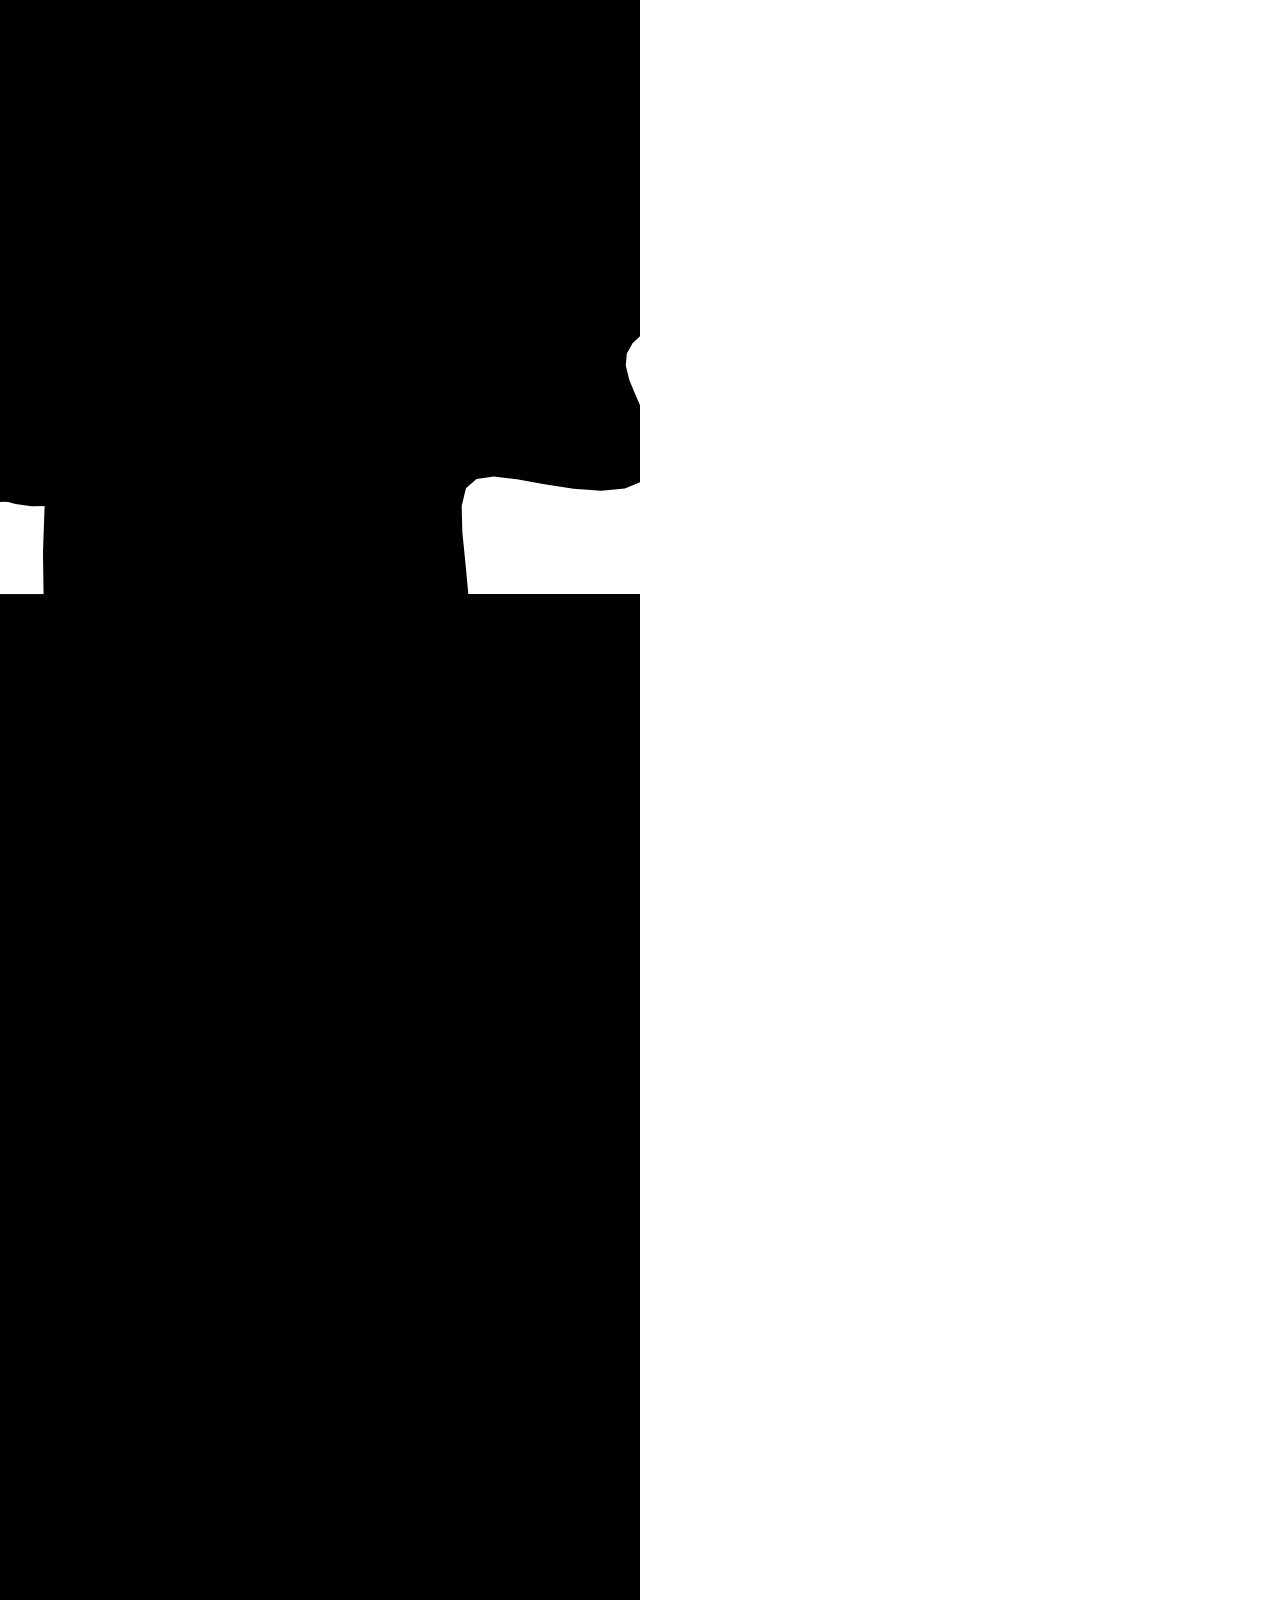
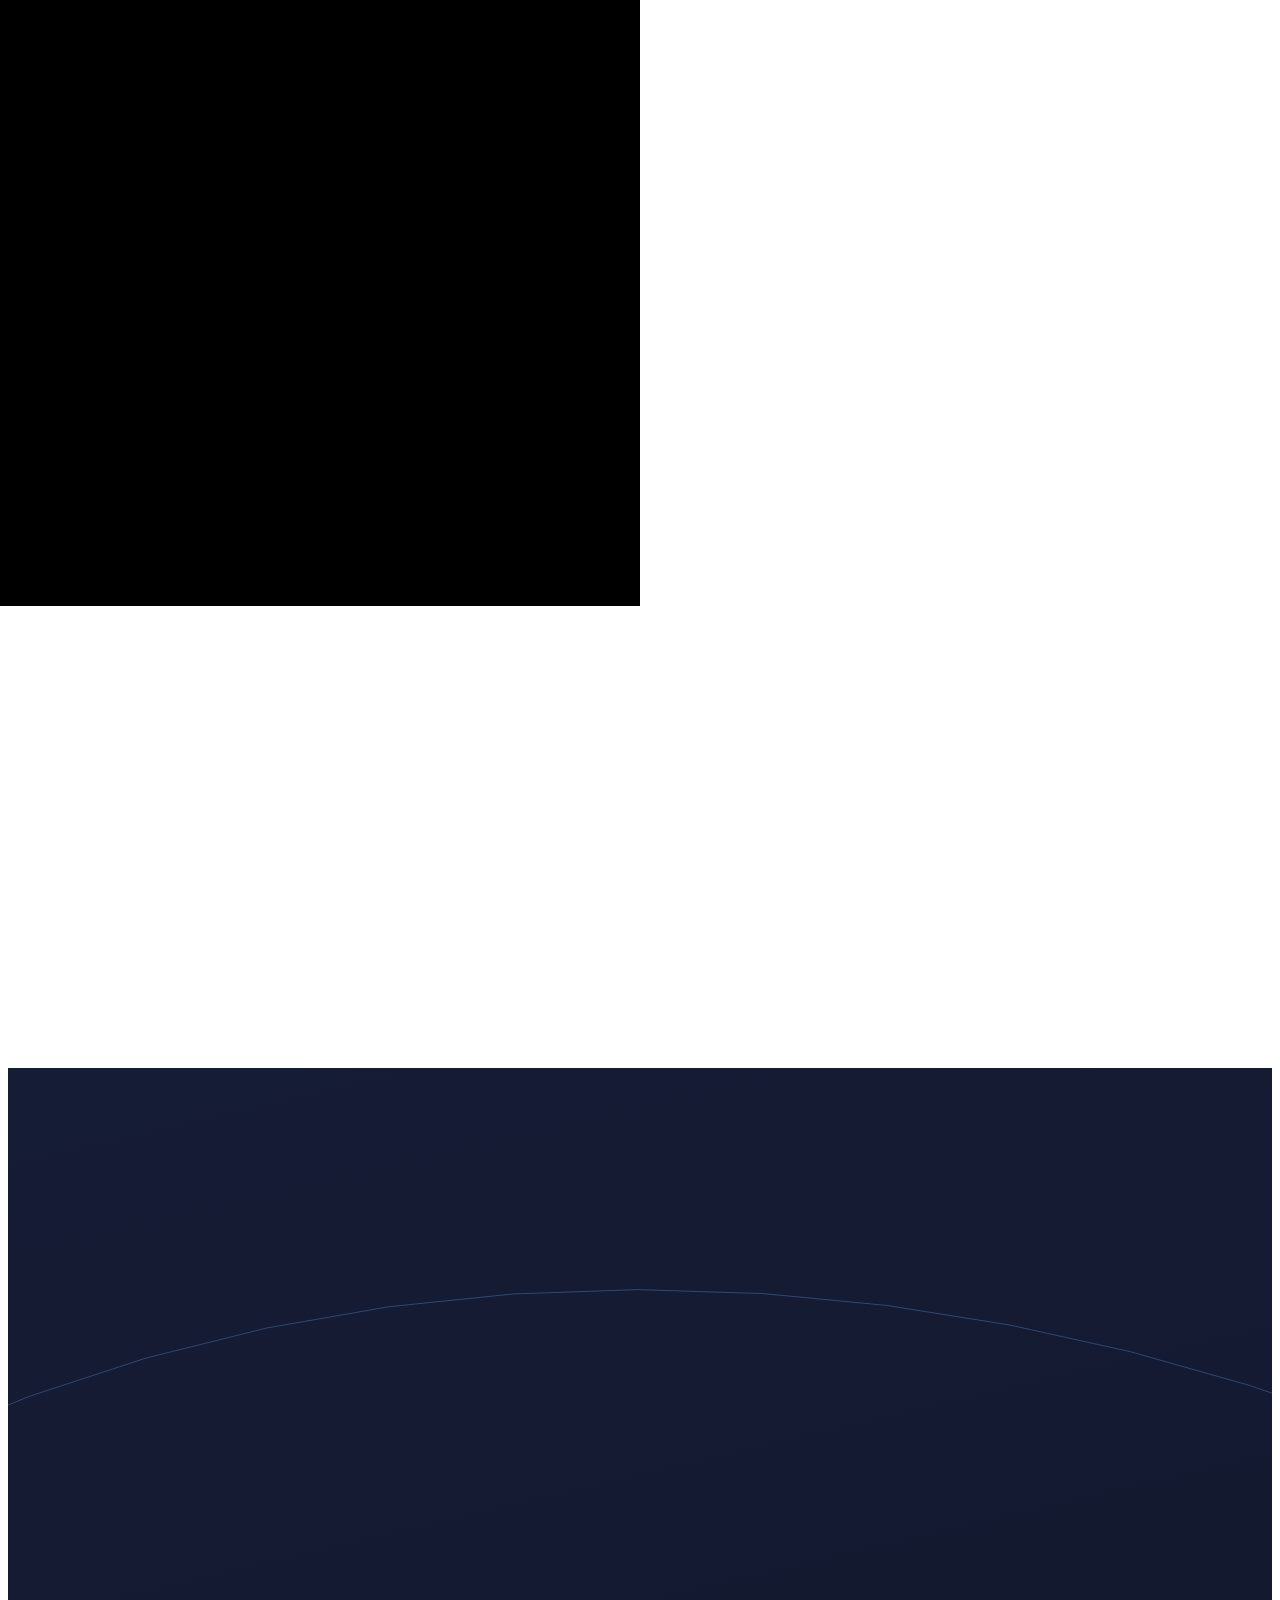
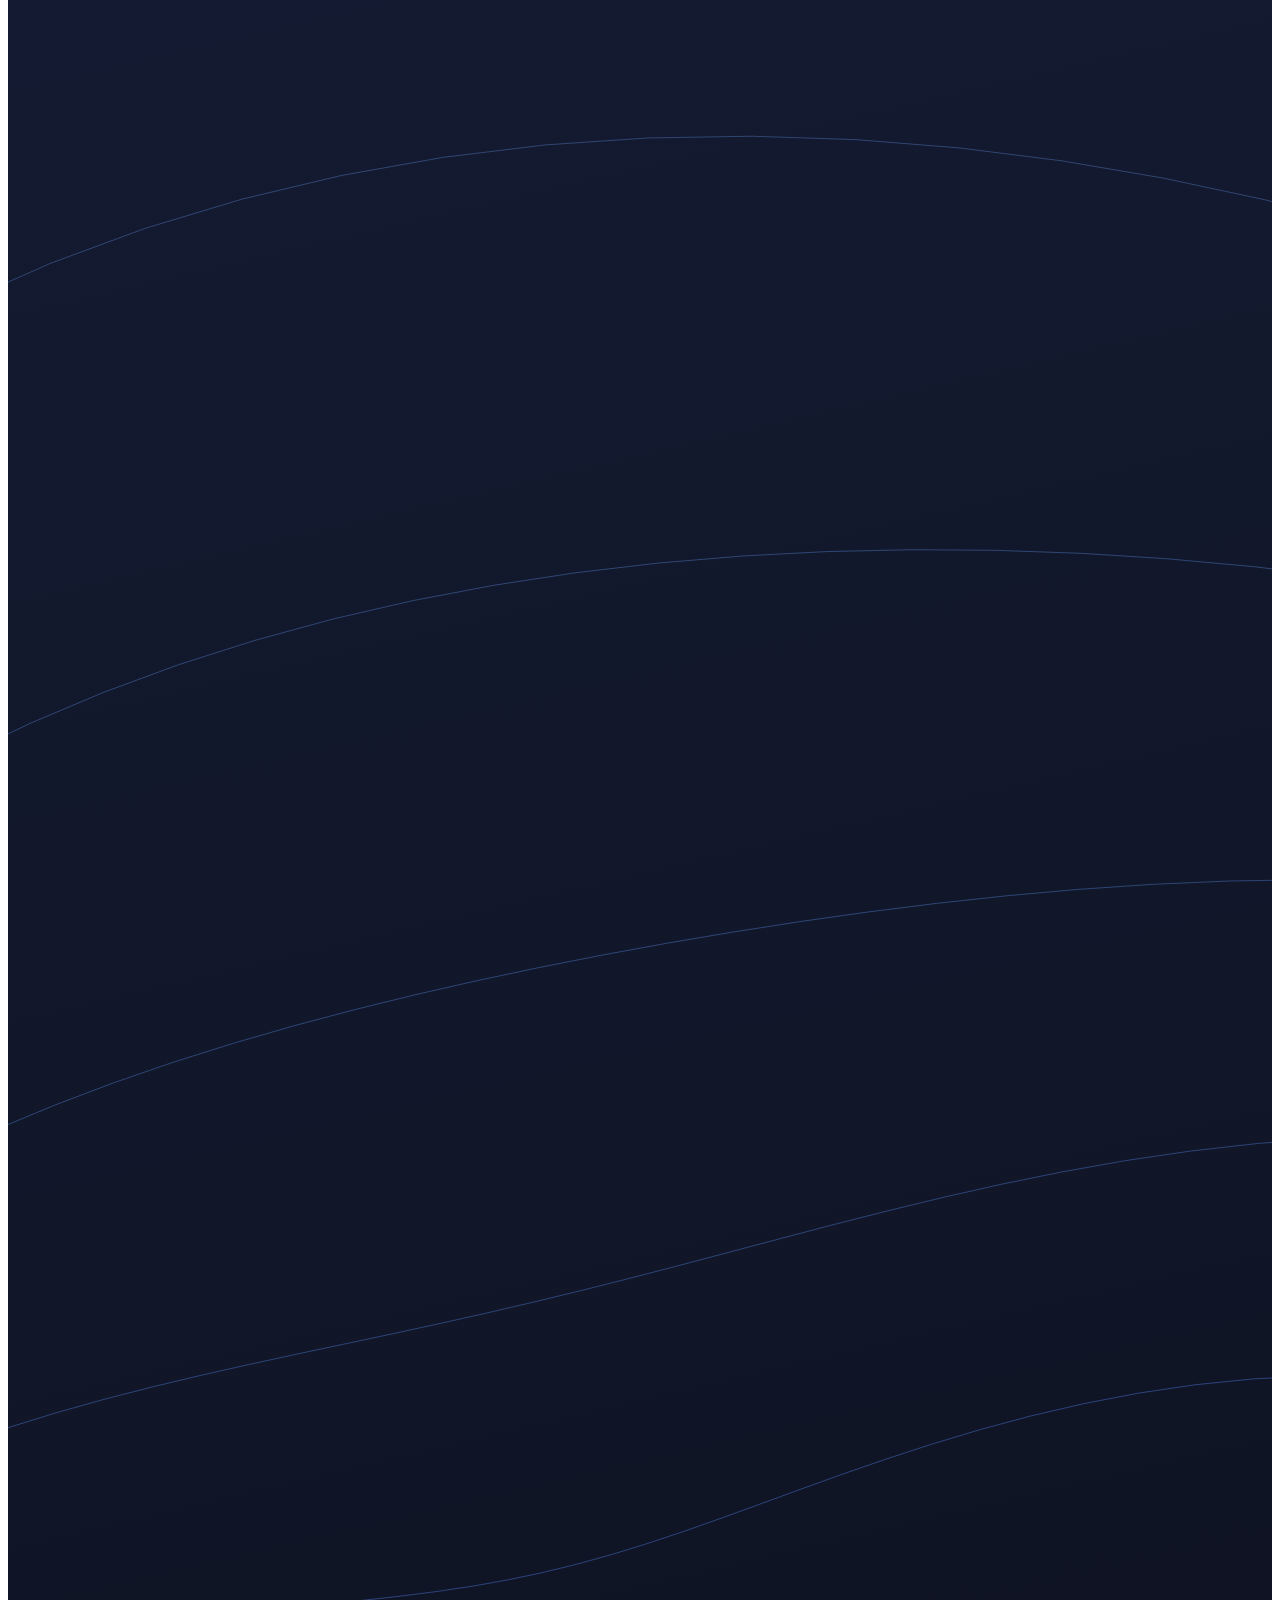
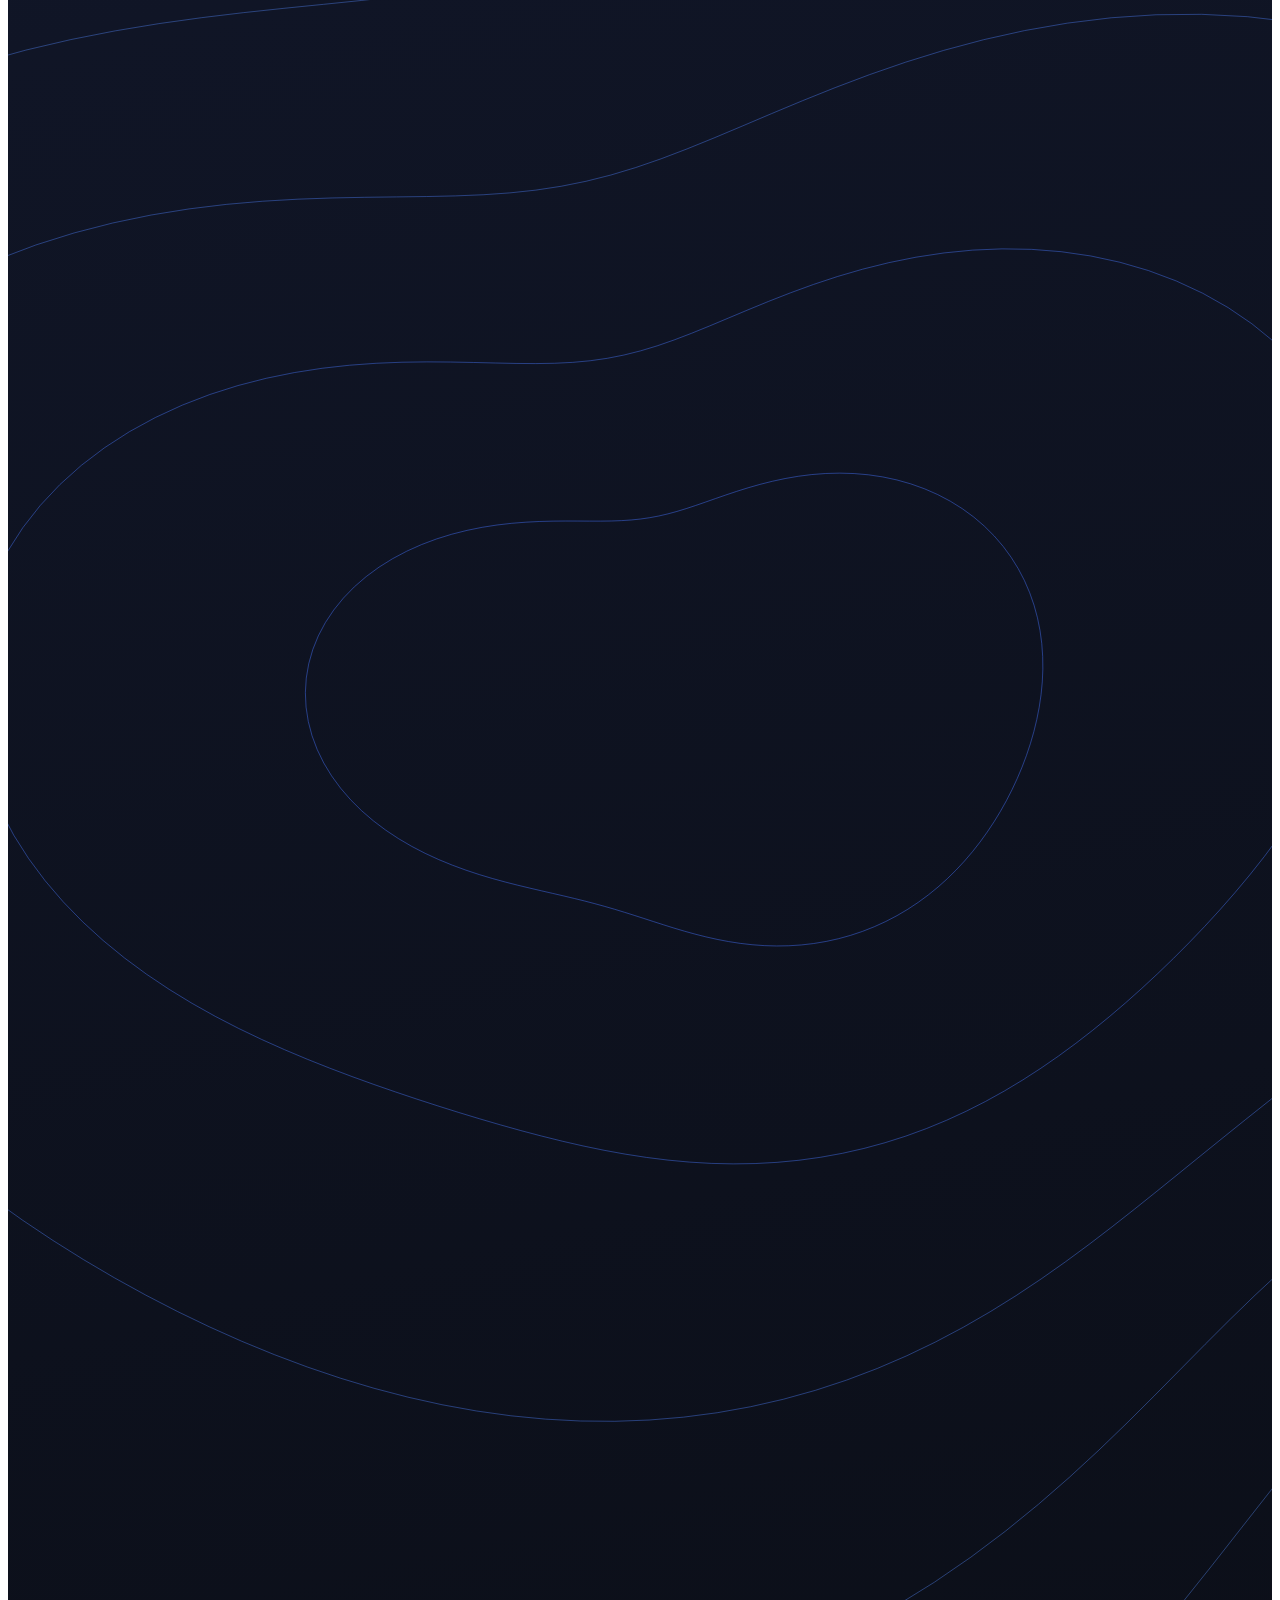
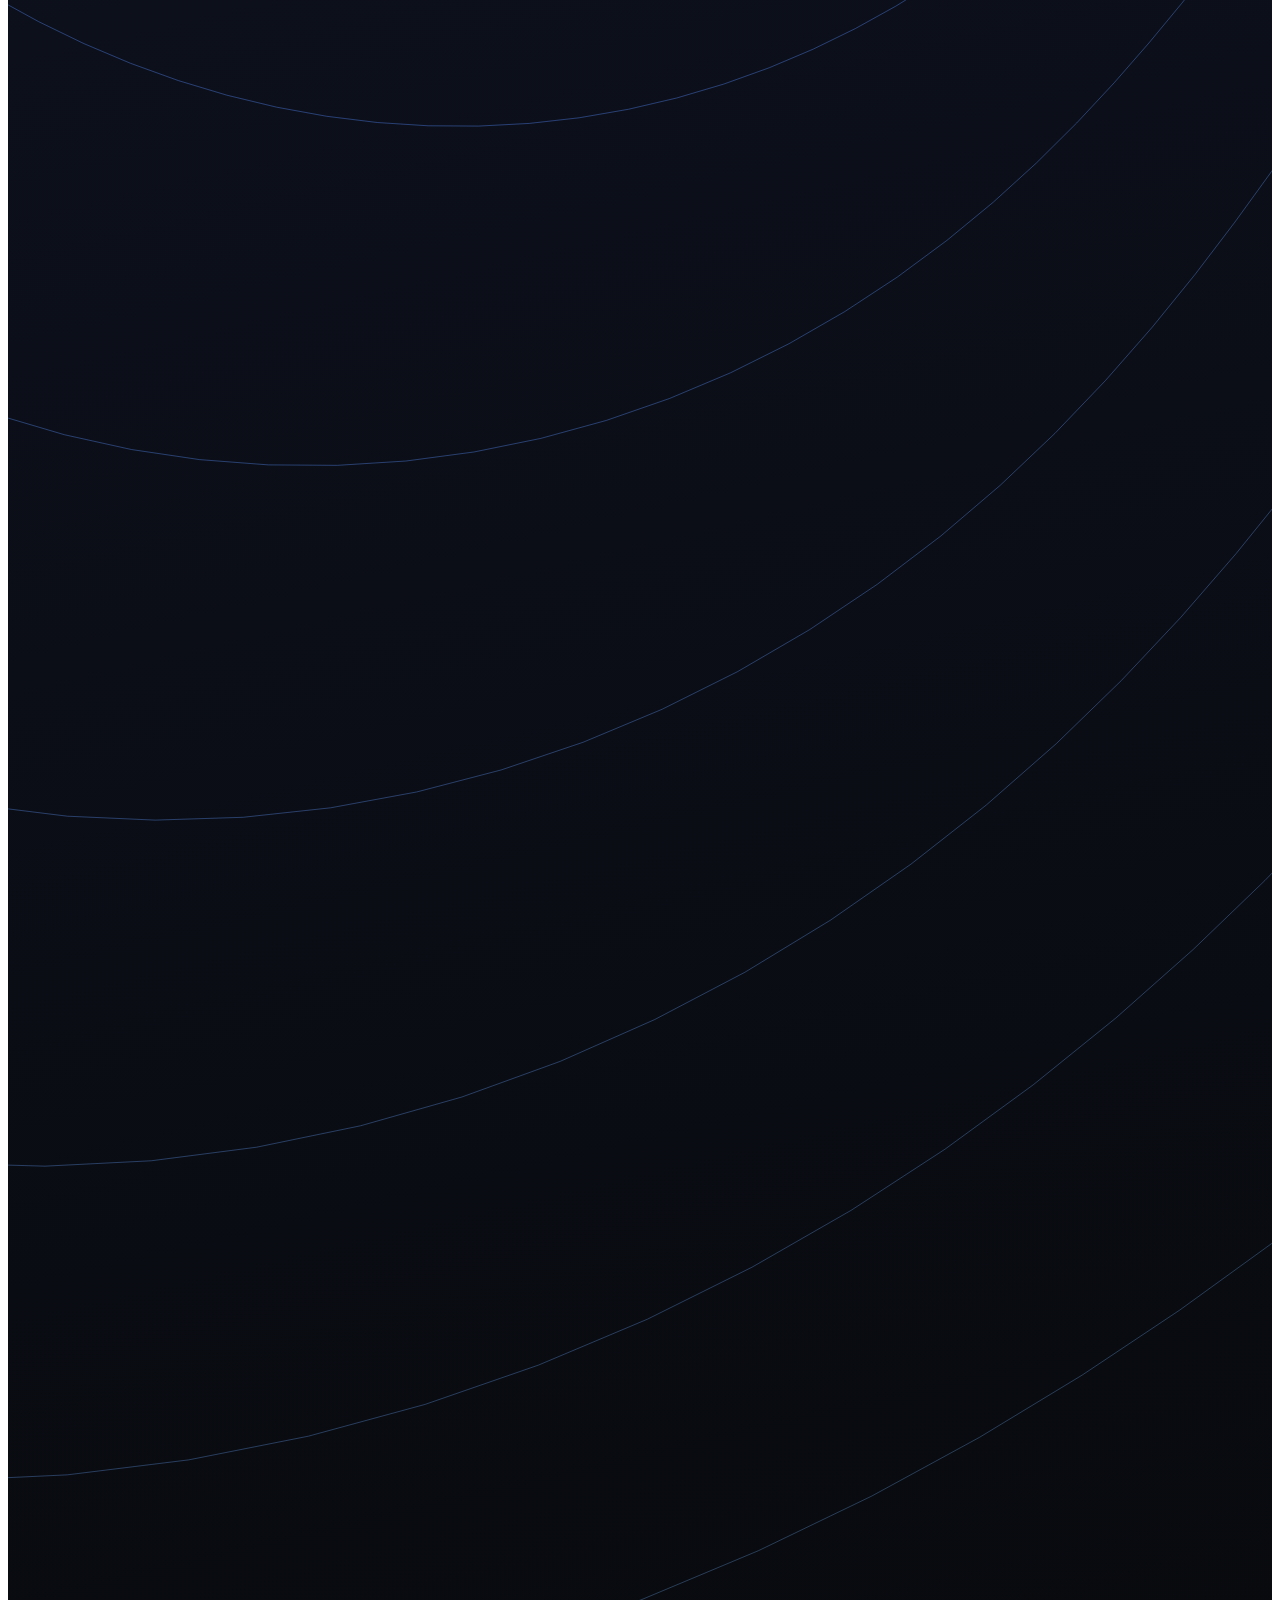
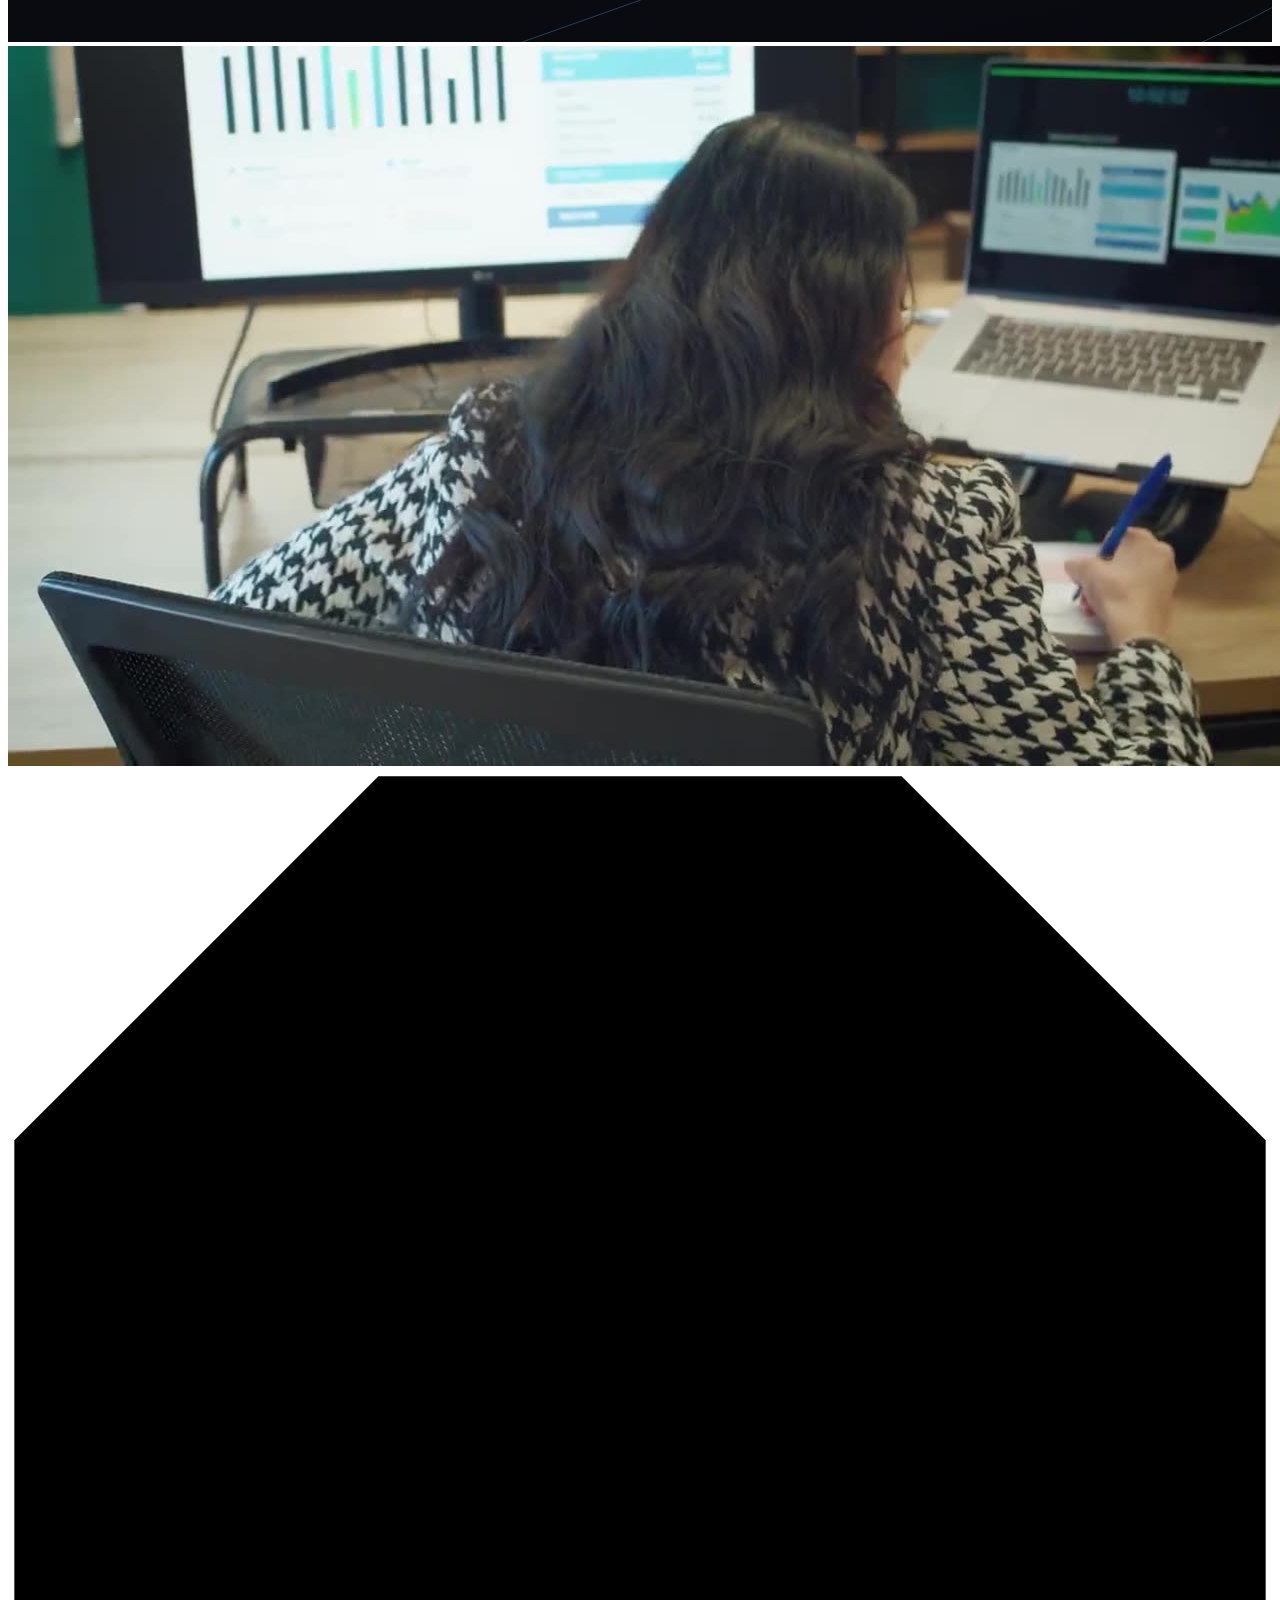
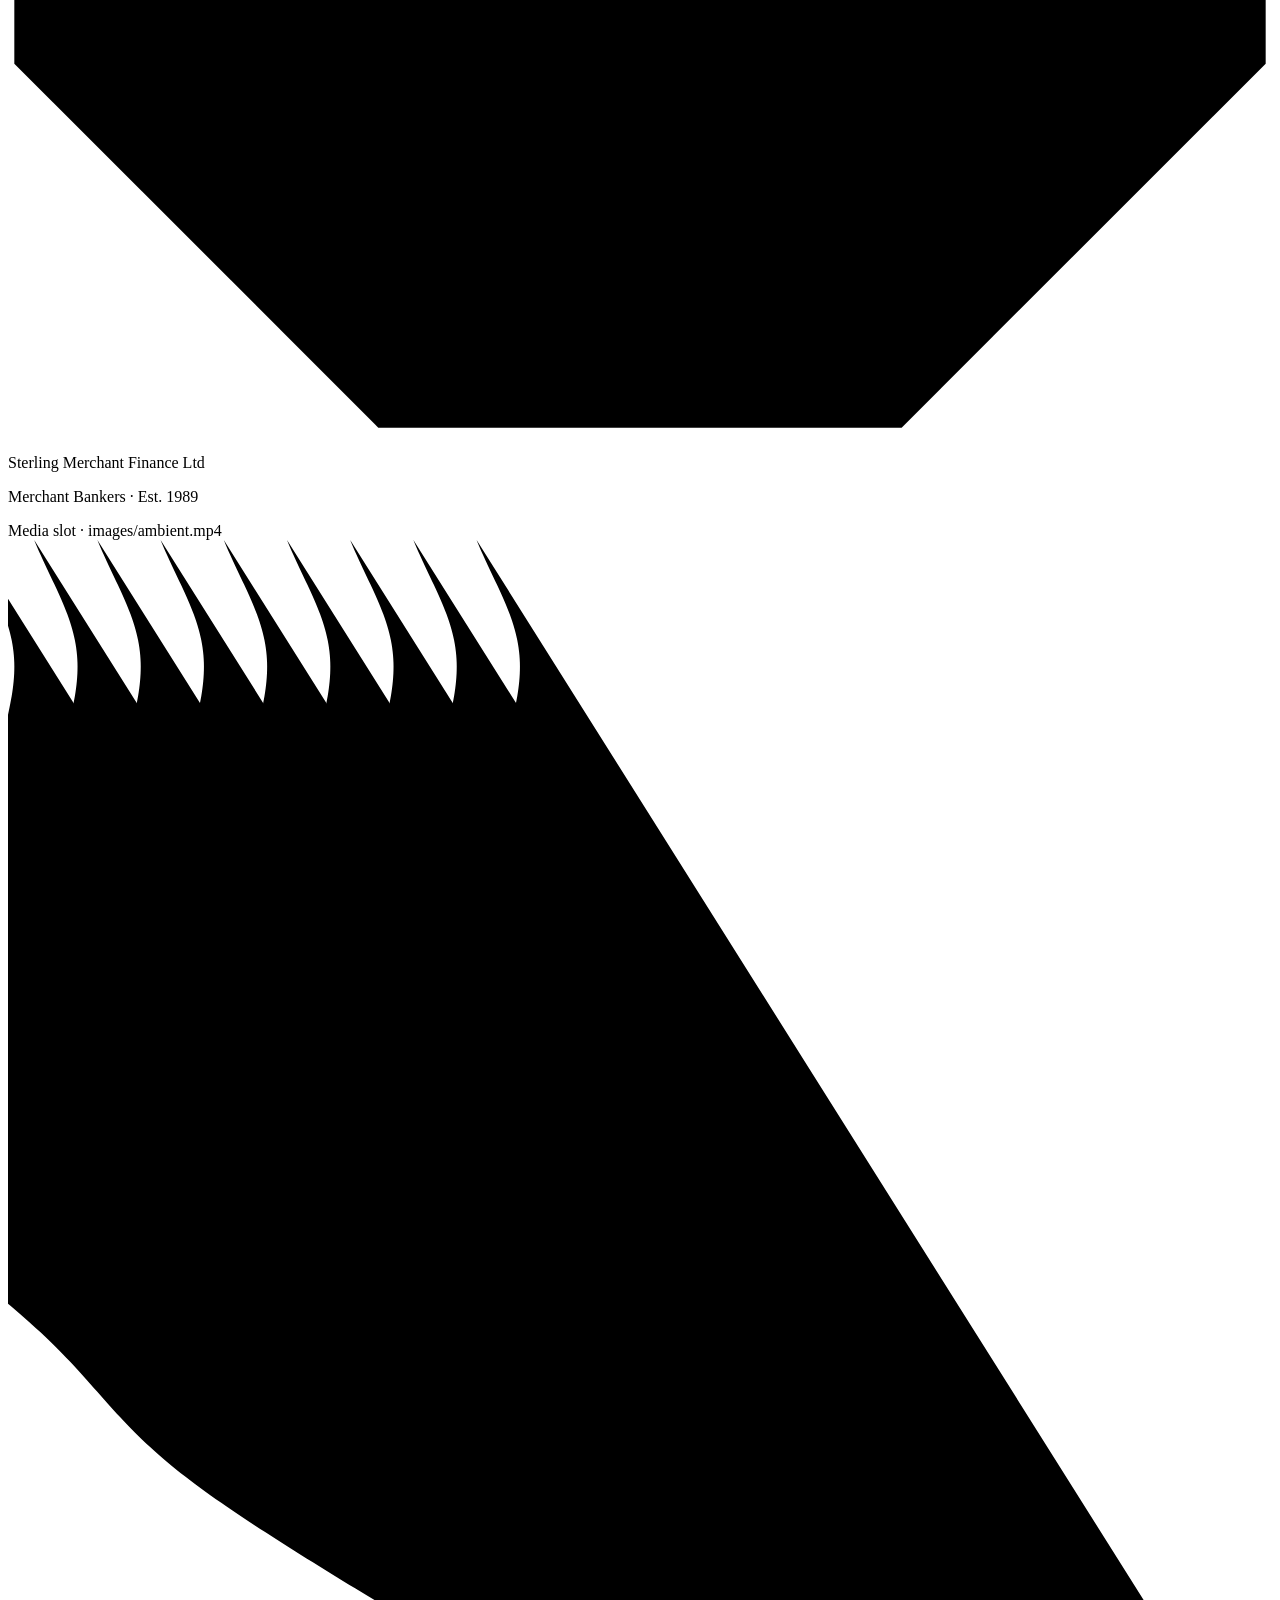
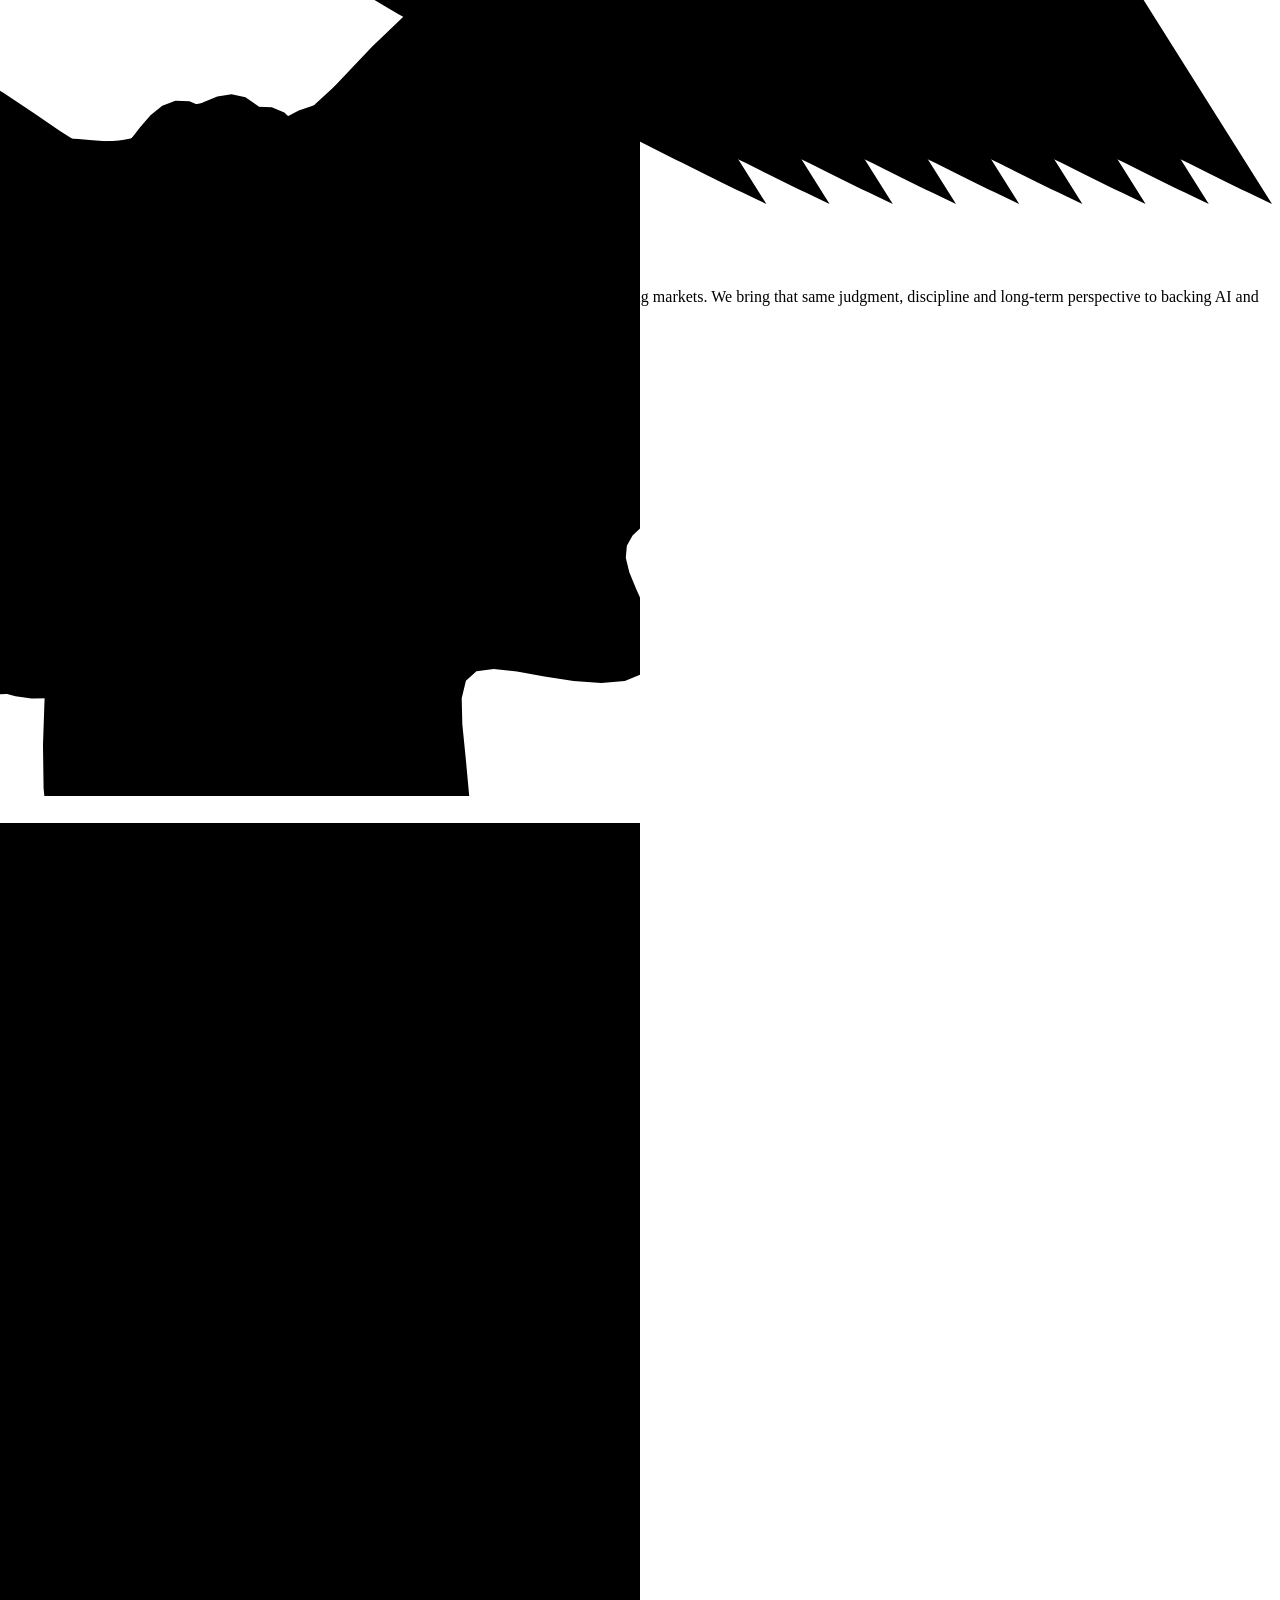
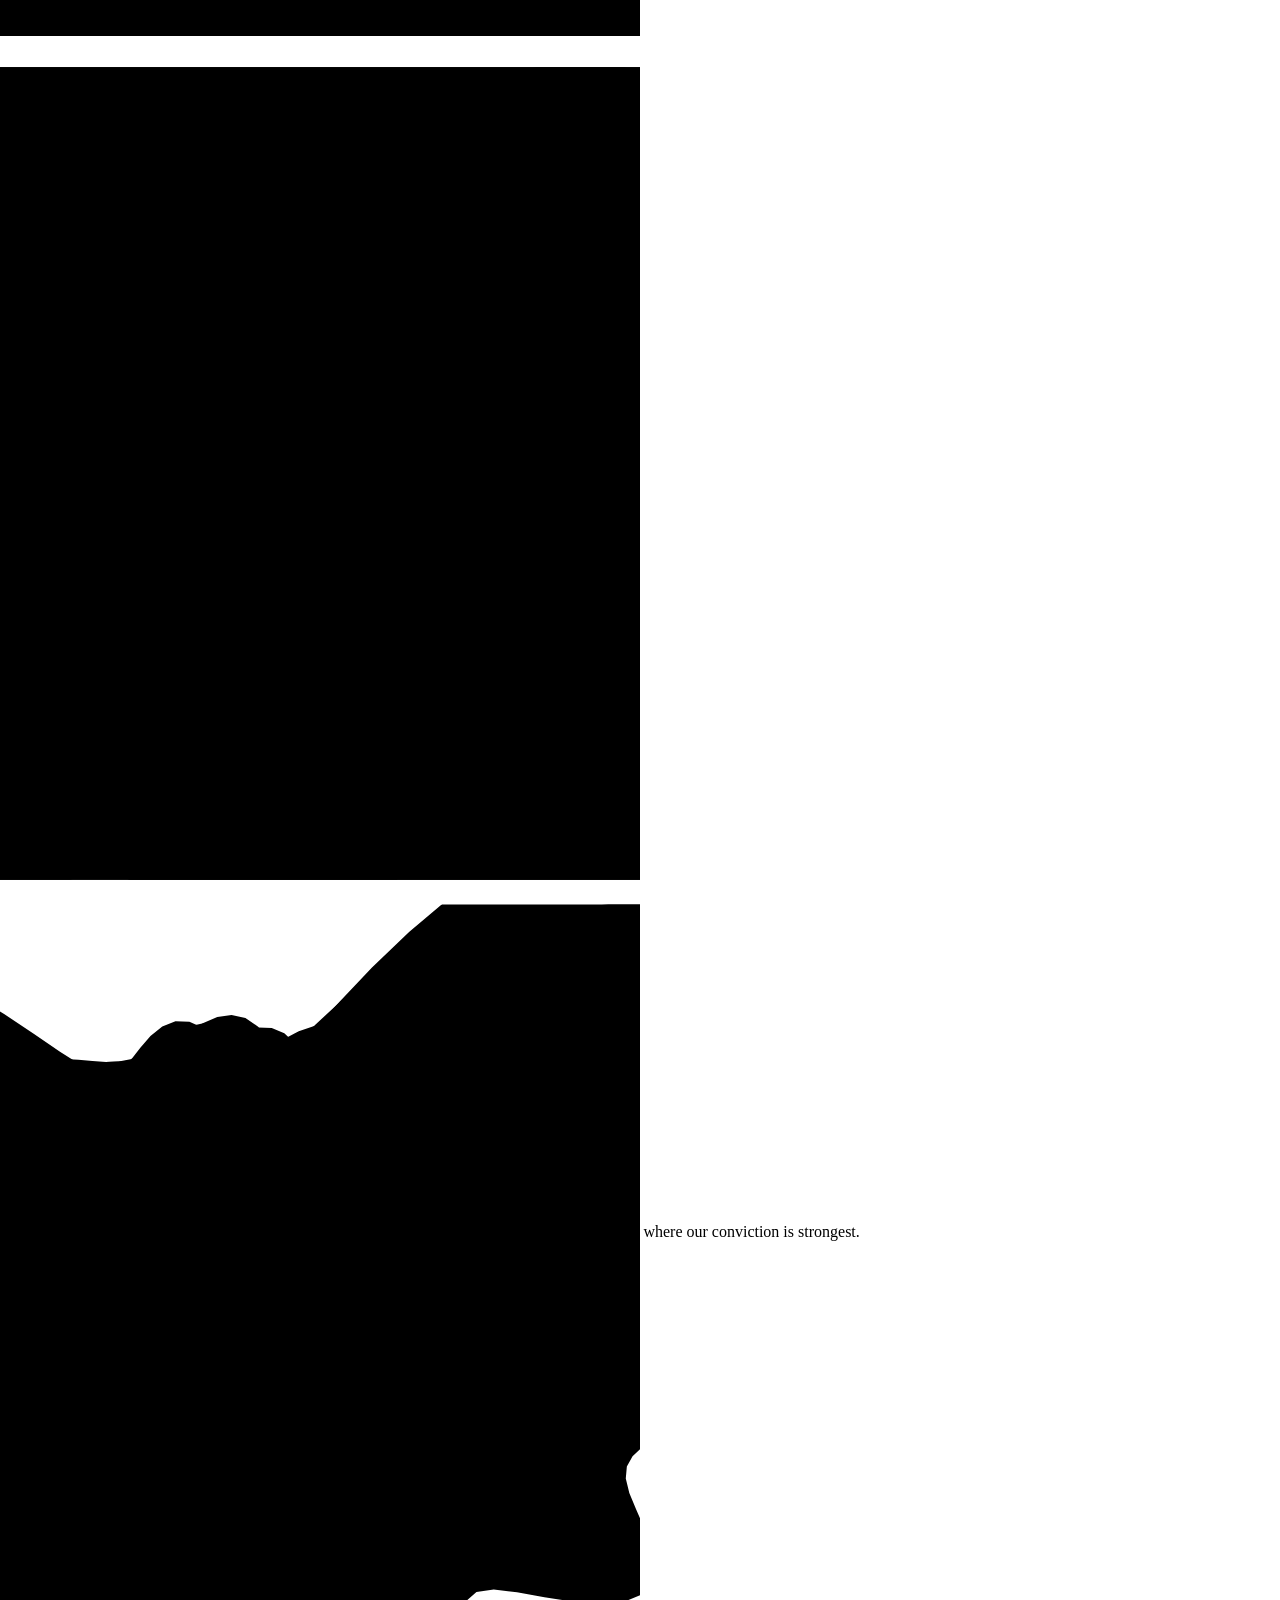
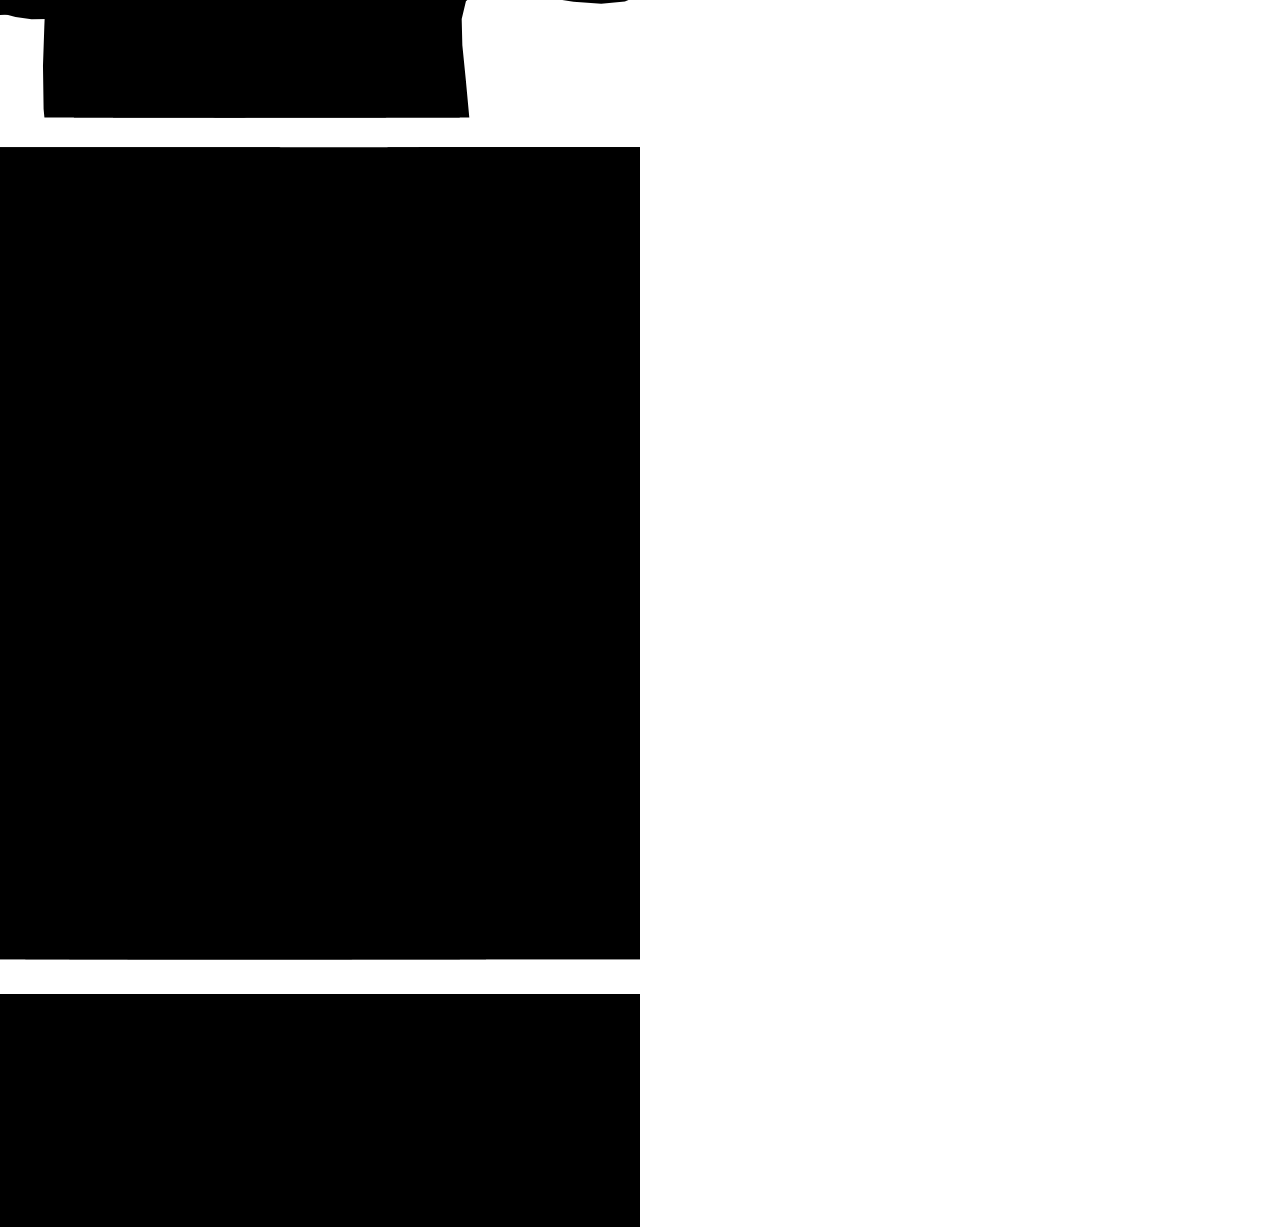
==== commit 296858fa: "Add files via upload" ====
--- a/index.html
+++ b/index.html
@@ -3,7 +3,7 @@
 <head>
 <meta charset="utf-8">
 <meta name="viewport" content="width=device-width, initial-scale=1">
-<title>Sterling Merchant Finance — Merchant Banking &amp; AI Investment</title>
+<title>Sterling Merchant Finance Ltd — Merchant Banking &amp; AI Investment</title>
 <meta name="description" content="Sterling Merchant Finance Ltd is a Washington,&nbsp;DC merchant bank and principal investor. Infrastructure and project finance across emerging markets since 1989; now investing in AI and frontier technology.">
 <link rel="preconnect" href="https://fonts.googleapis.com">
 <link rel="preconnect" href="https://fonts.gstatic.com" crossorigin>
@@ -18,7 +18,7 @@
 <nav class="nav">
   <div class="nav-in">
     <a class="brand" href="index.html">
-      <img src="images/logo.png" alt="Sterling Merchant Finance" width="31" height="30">
+      <img src="images/logo.png" alt="Sterling Merchant Finance Ltd" width="31" height="30">
       <span><span class="nm">Sterling Merchant Finance</span><span class="tl">Merchant Bankers &middot; Washington&nbsp;DC &middot; Est. 1989</span></span>
     </a>
     <ul class="nav-links">
@@ -55,7 +55,7 @@
             <path class="s-top" d="M12 66 L156 66 Q173 66 173 83 Q173 100 156 100 L111 100"/>
             <path class="s-bot" d="M188 134 L66 134 Q49 134 49 117 Q49 100 66 100 L111 100"/>
           </svg>
-          <p class="endcard-name">Sterling Merchant Finance</p>
+          <p class="endcard-name">Sterling Merchant Finance Ltd</p>
           <p class="endcard-sub">Merchant Bankers &middot; Est. 1989</p>
         </div>
       </div>
@@ -144,7 +144,7 @@
     <div class="foot-top">
       <div><h5>Firm</h5><ul><li><a href="mandate.html">Mandate</a></li><li><a href="history.html">History</a></li><li><a href="leadership.html">Leadership</a></li></ul></div>
       <div><h5>Work</h5><ul><li><a href="activity.html">Activity</a></li><li><a href="capabilities.html">Capabilities</a></li><li><a href="insight.html">Insight</a></li></ul></div>
-      <div><h5>Contact</h5><ul><li><a href="contact.html">Enquiries</a></li><li><a href="contact.html#careers">Careers</a></li><li><a href="mailto:rjantio@sterlingus.com">rjantio@sterlingus.com</a></li></ul></div>
+      <div><h5>Contact</h5><ul><li><a href="contact.html">Enquiries</a></li><li><a href="contact.html#careers">Careers</a></li><li><a</div>
     </div>
     <div class="foot-bot"><span>&copy; 2026 Sterling Merchant Finance Ltd</span><span>Washington&nbsp;DC &middot; Est. 1989</span></div>
   </div>
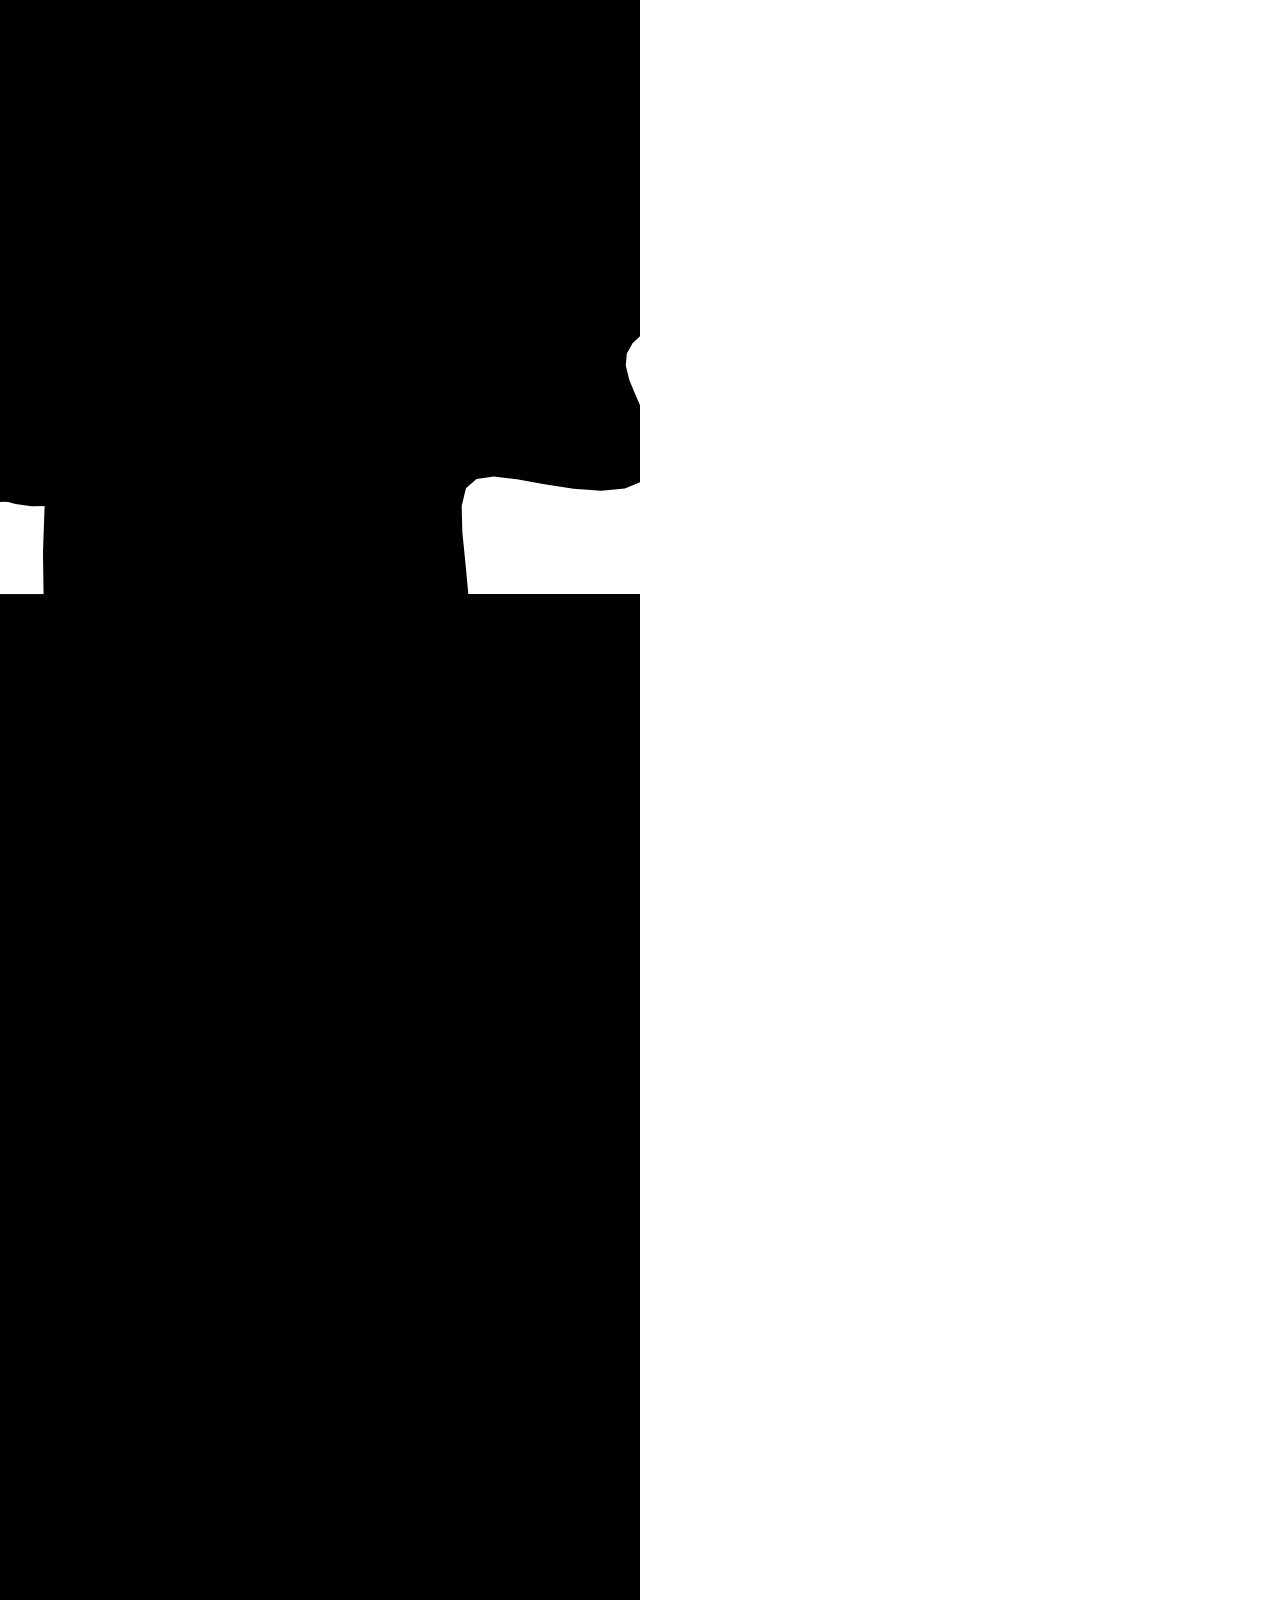
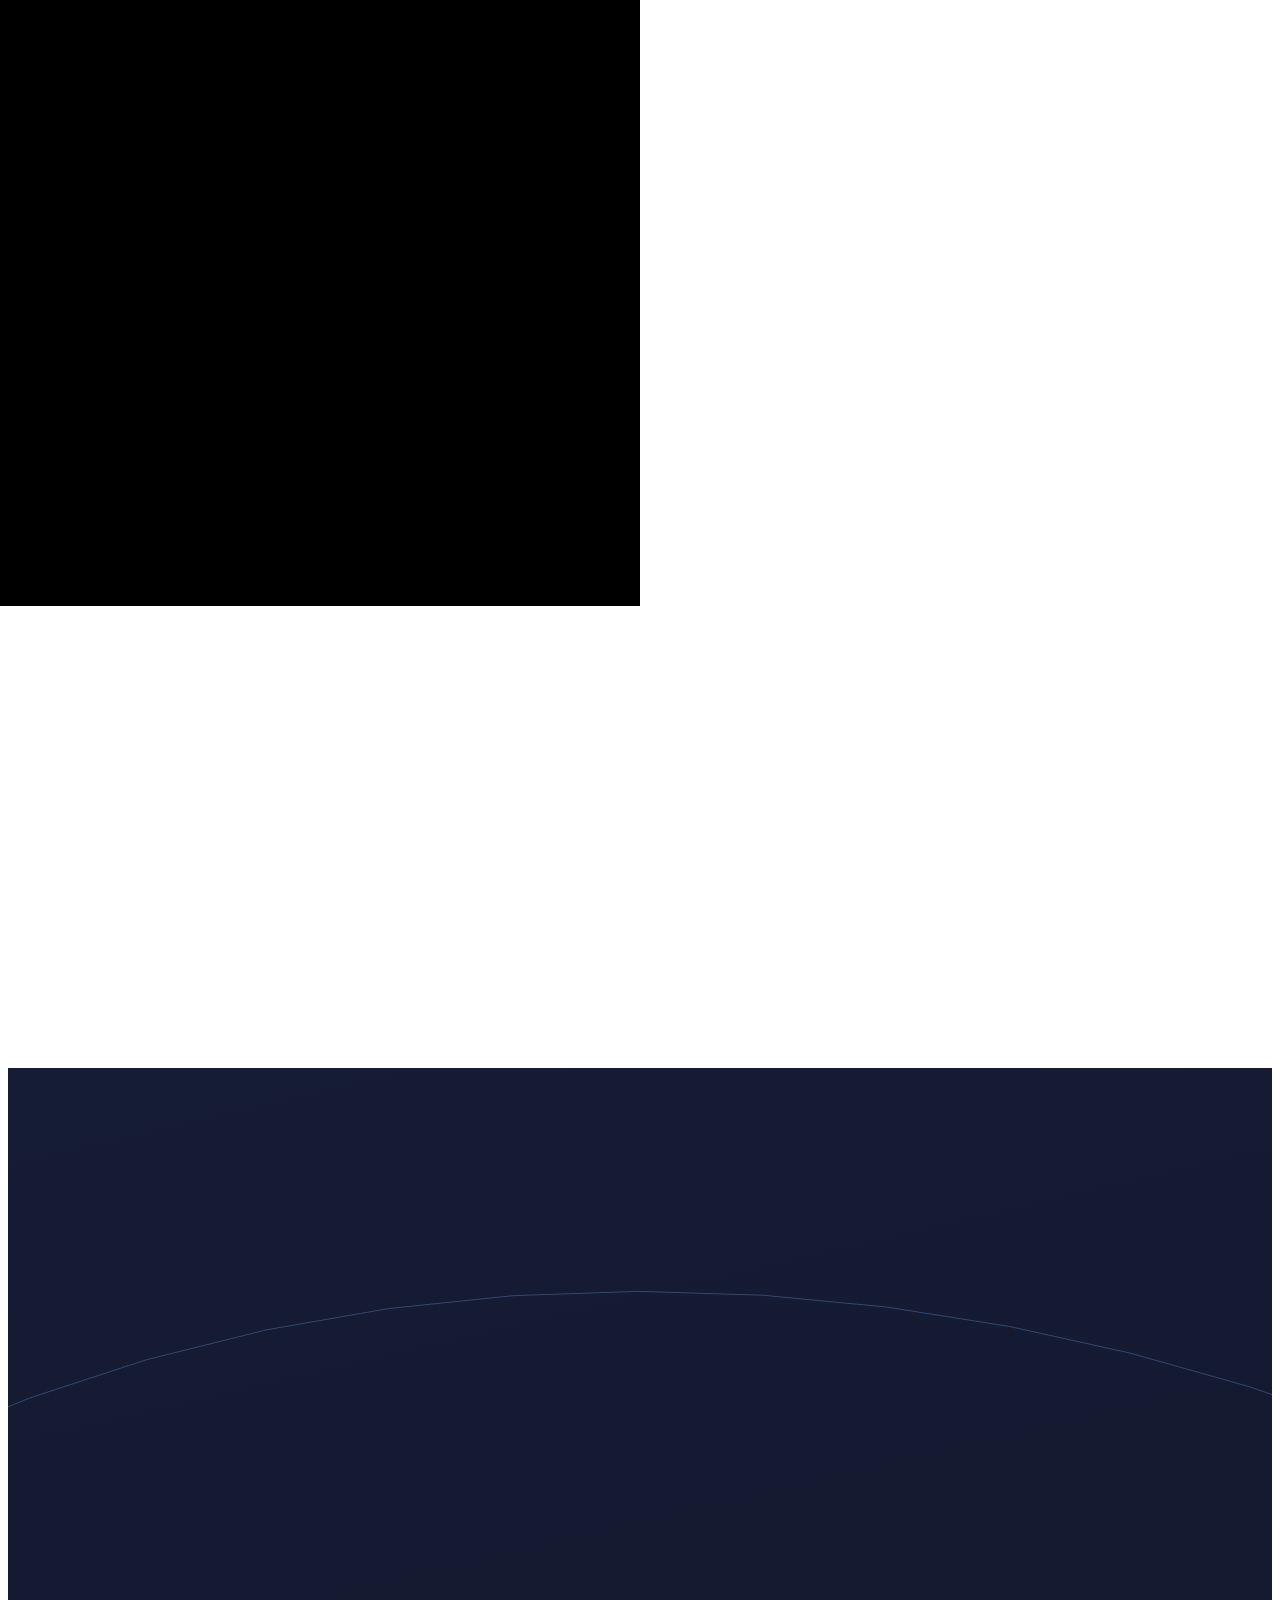
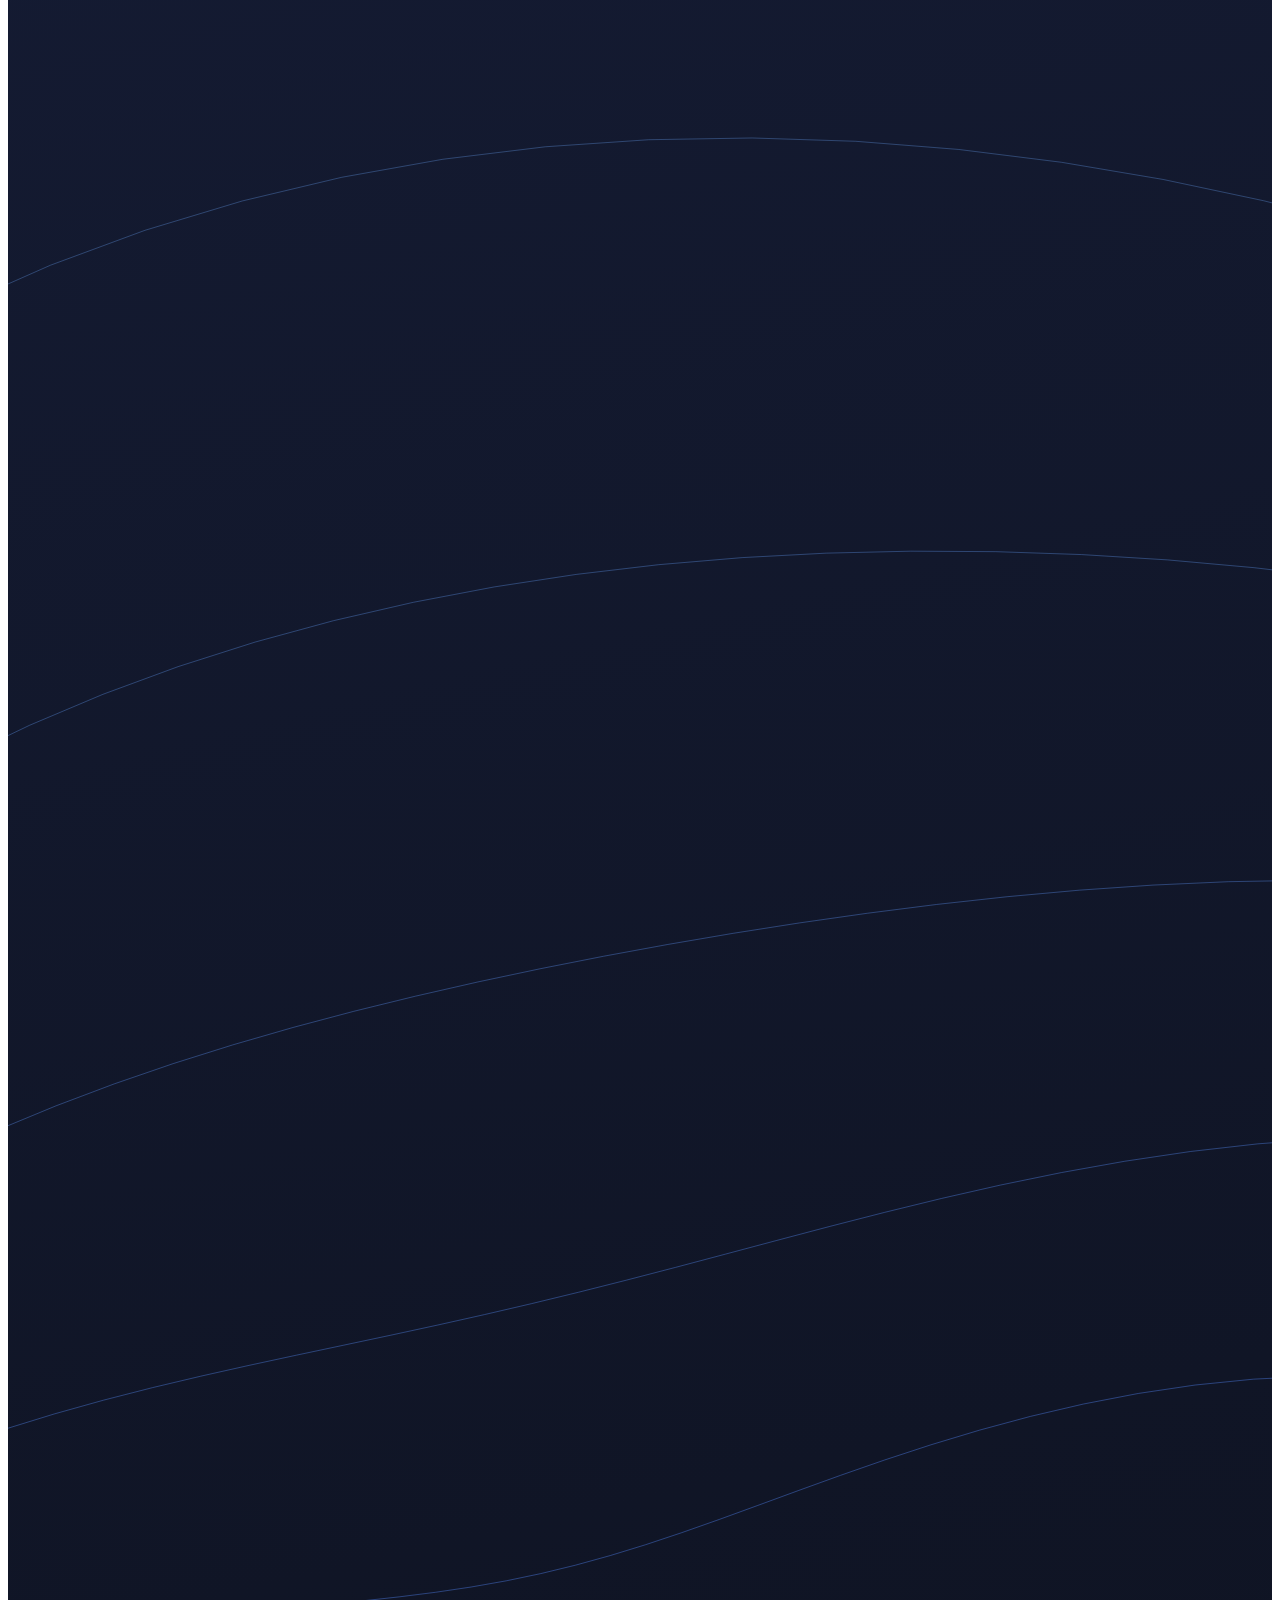
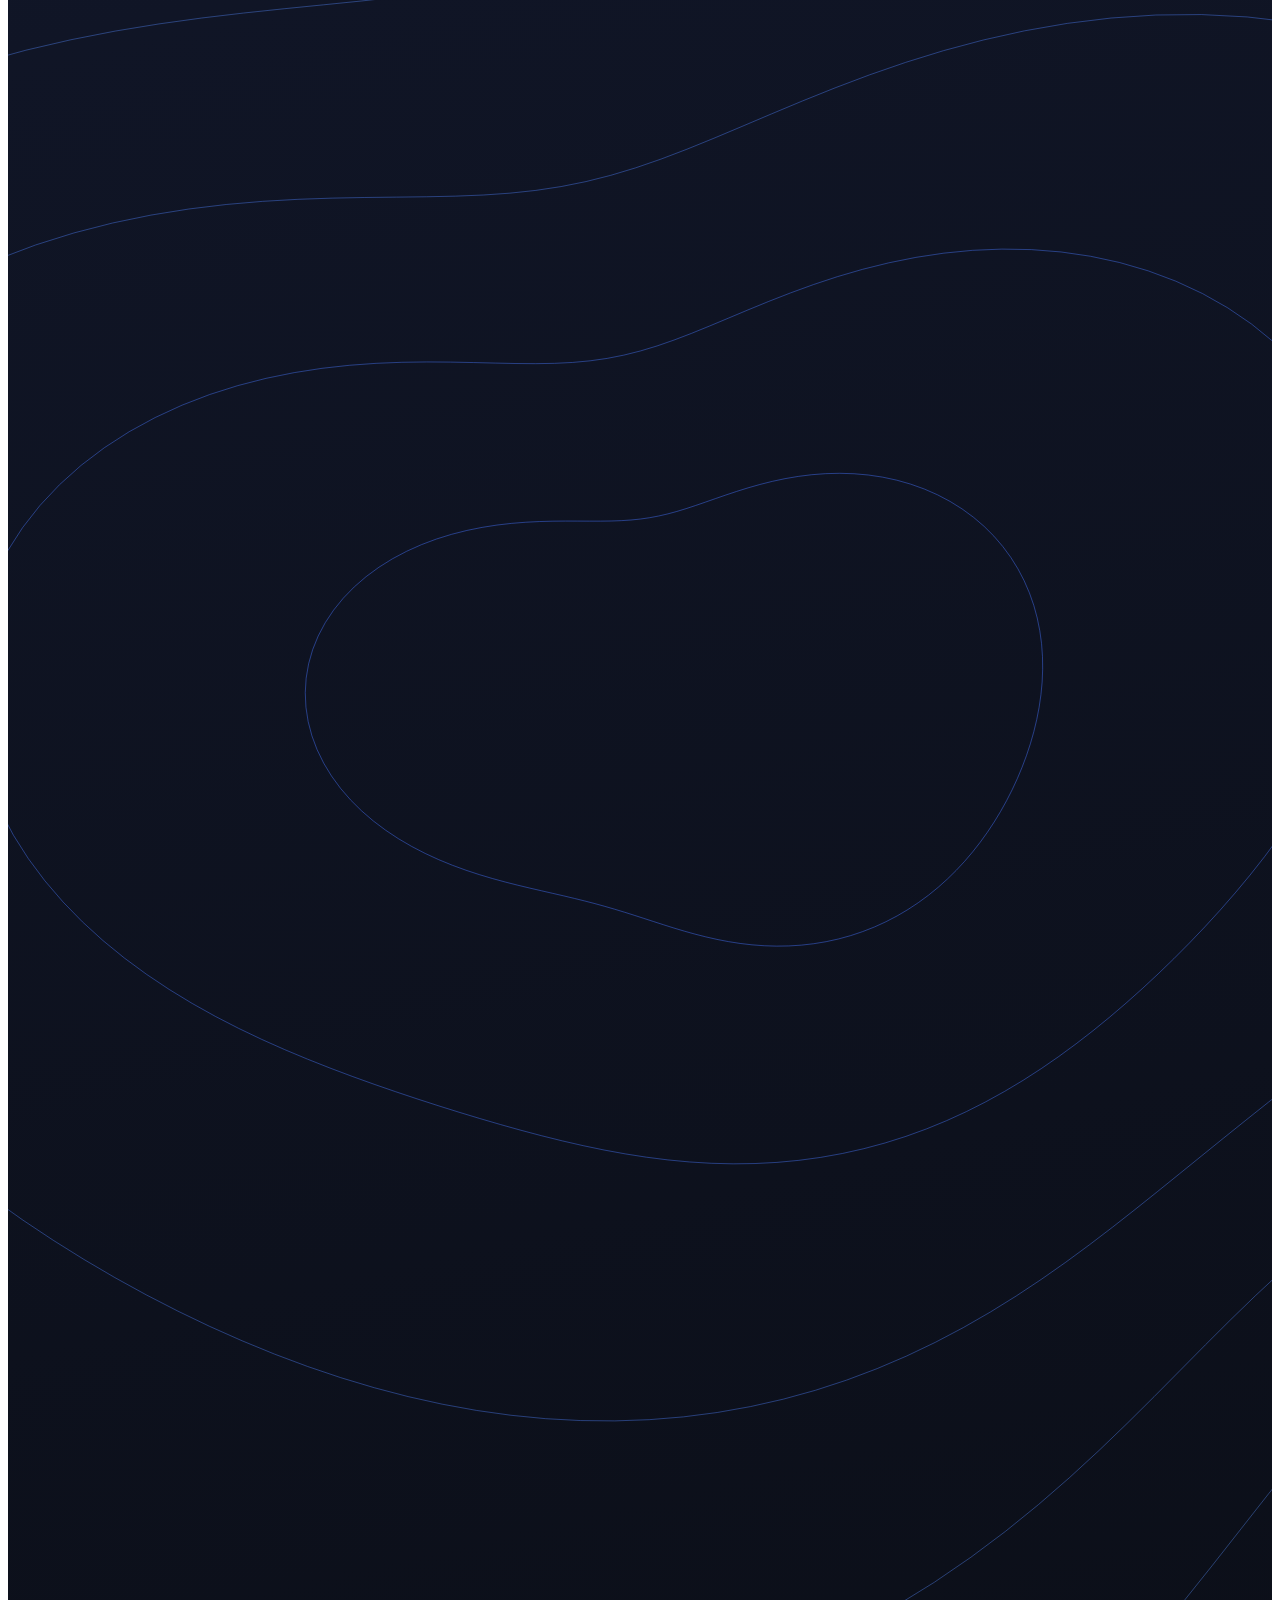
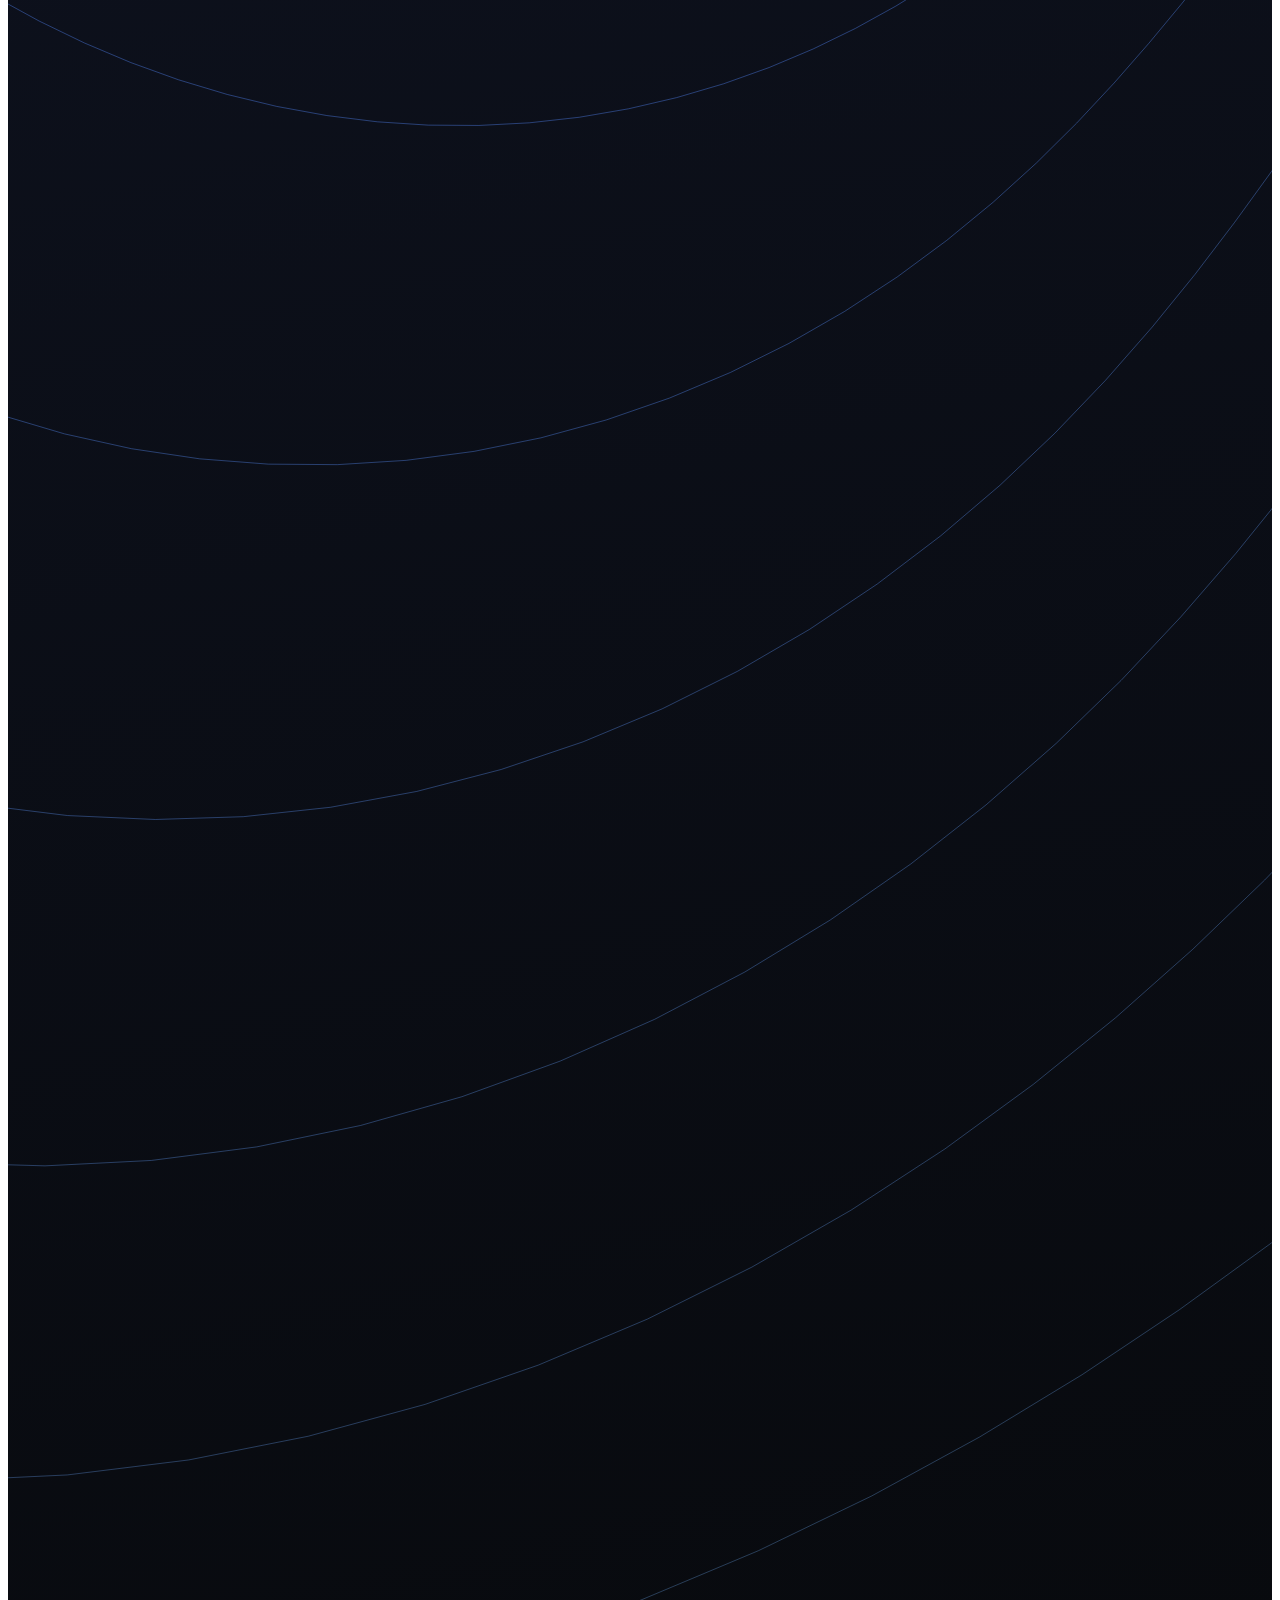
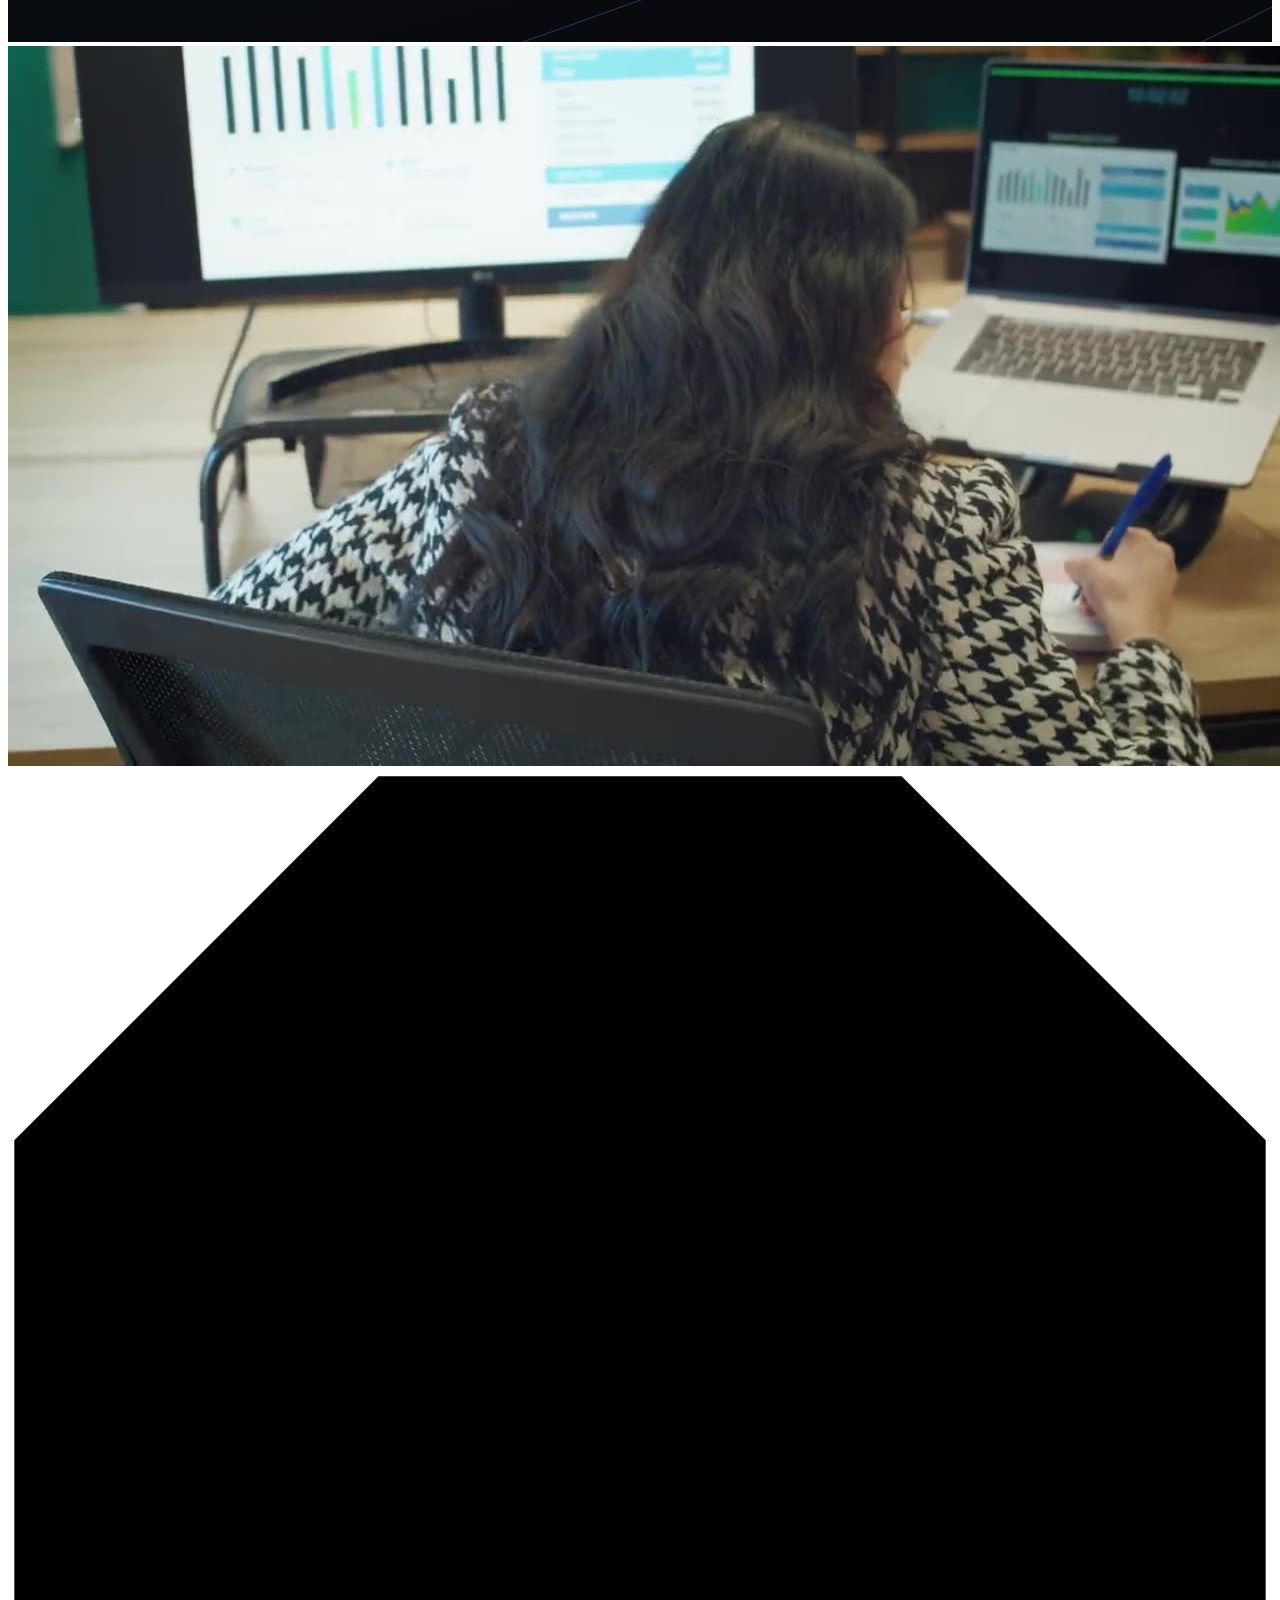
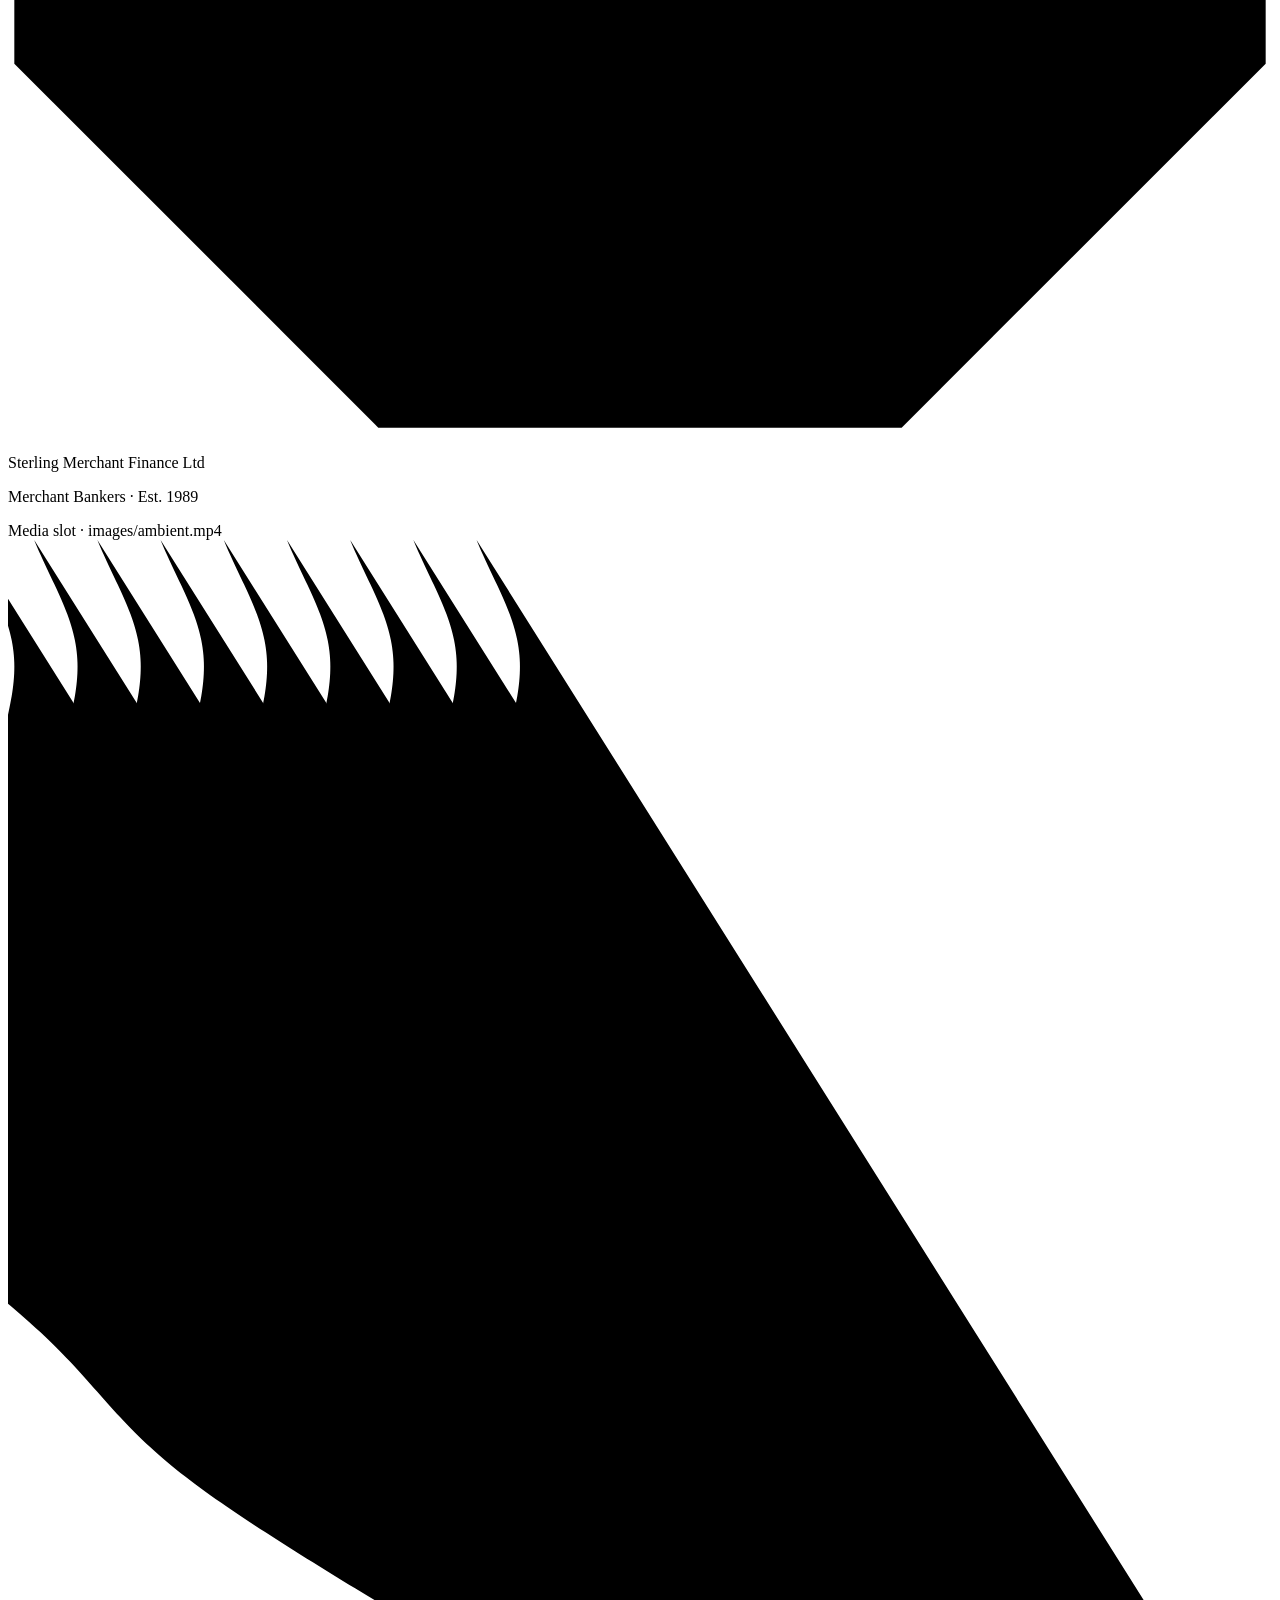
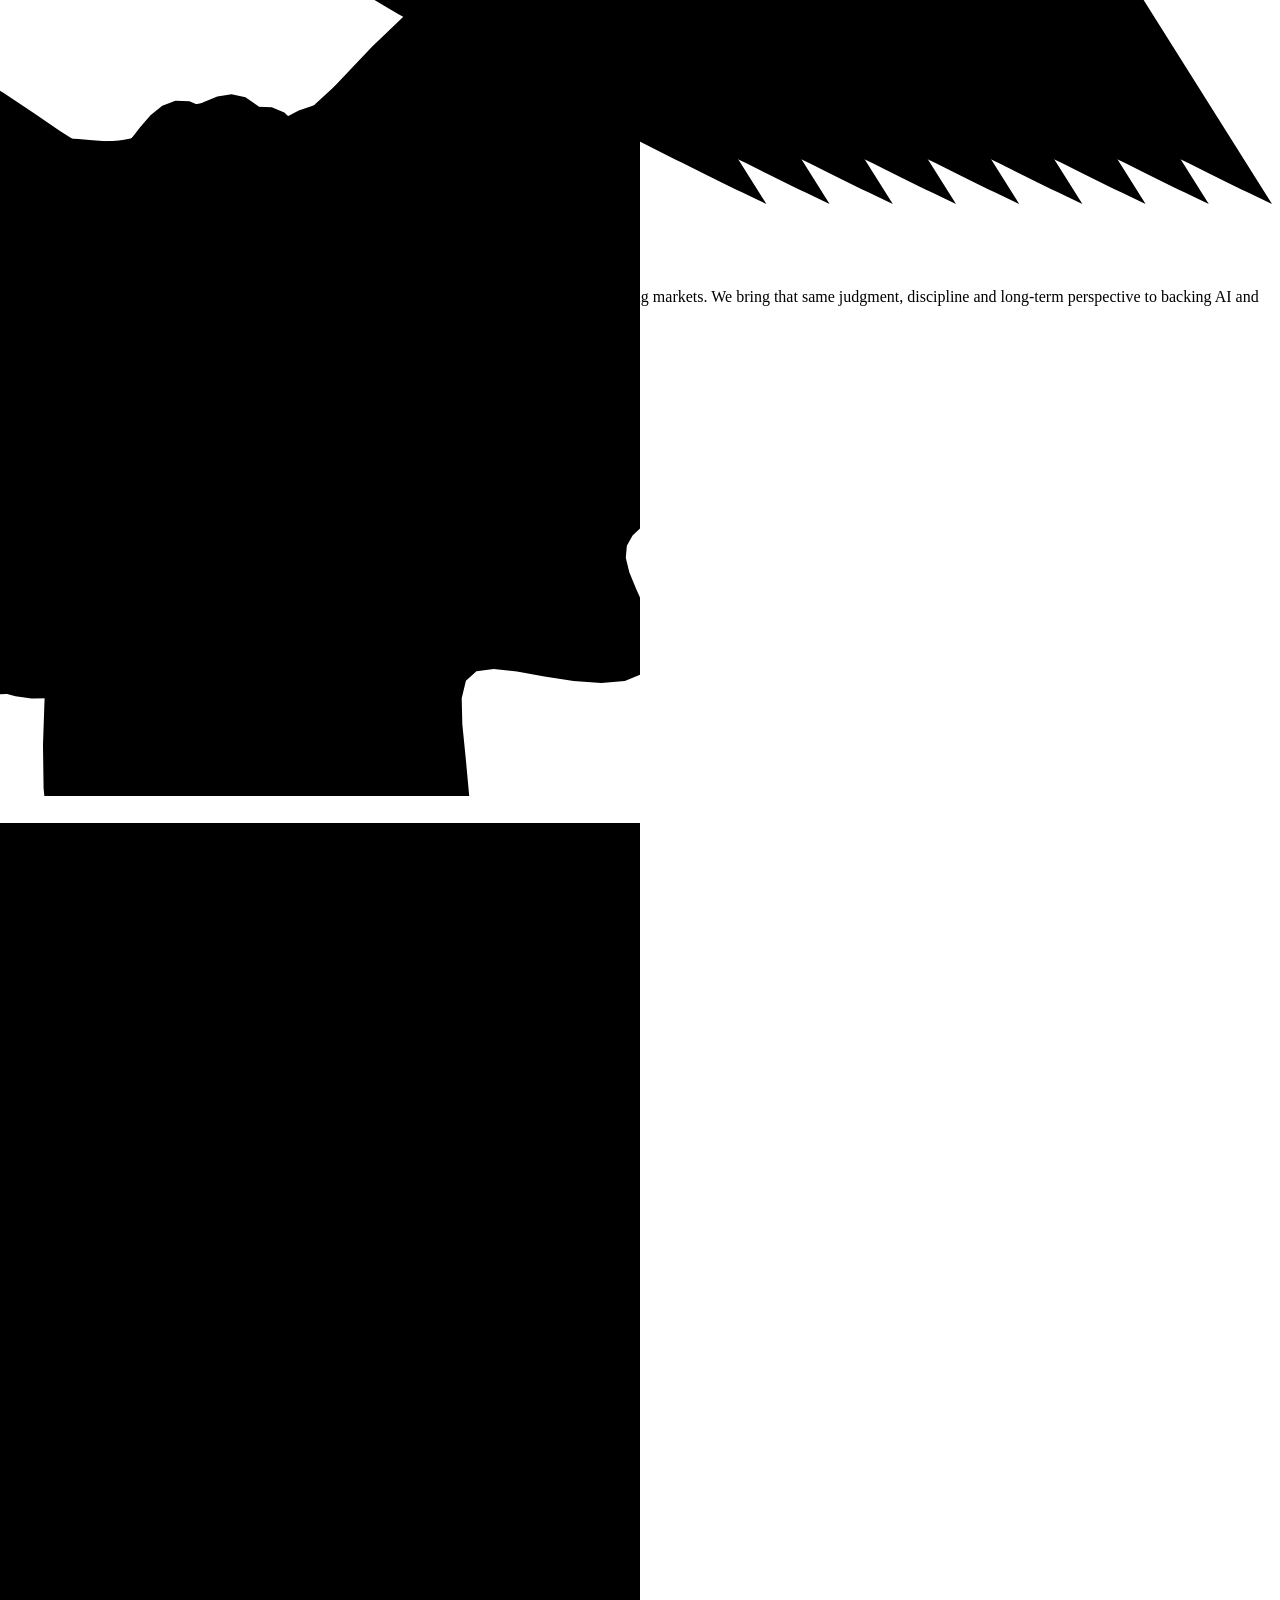
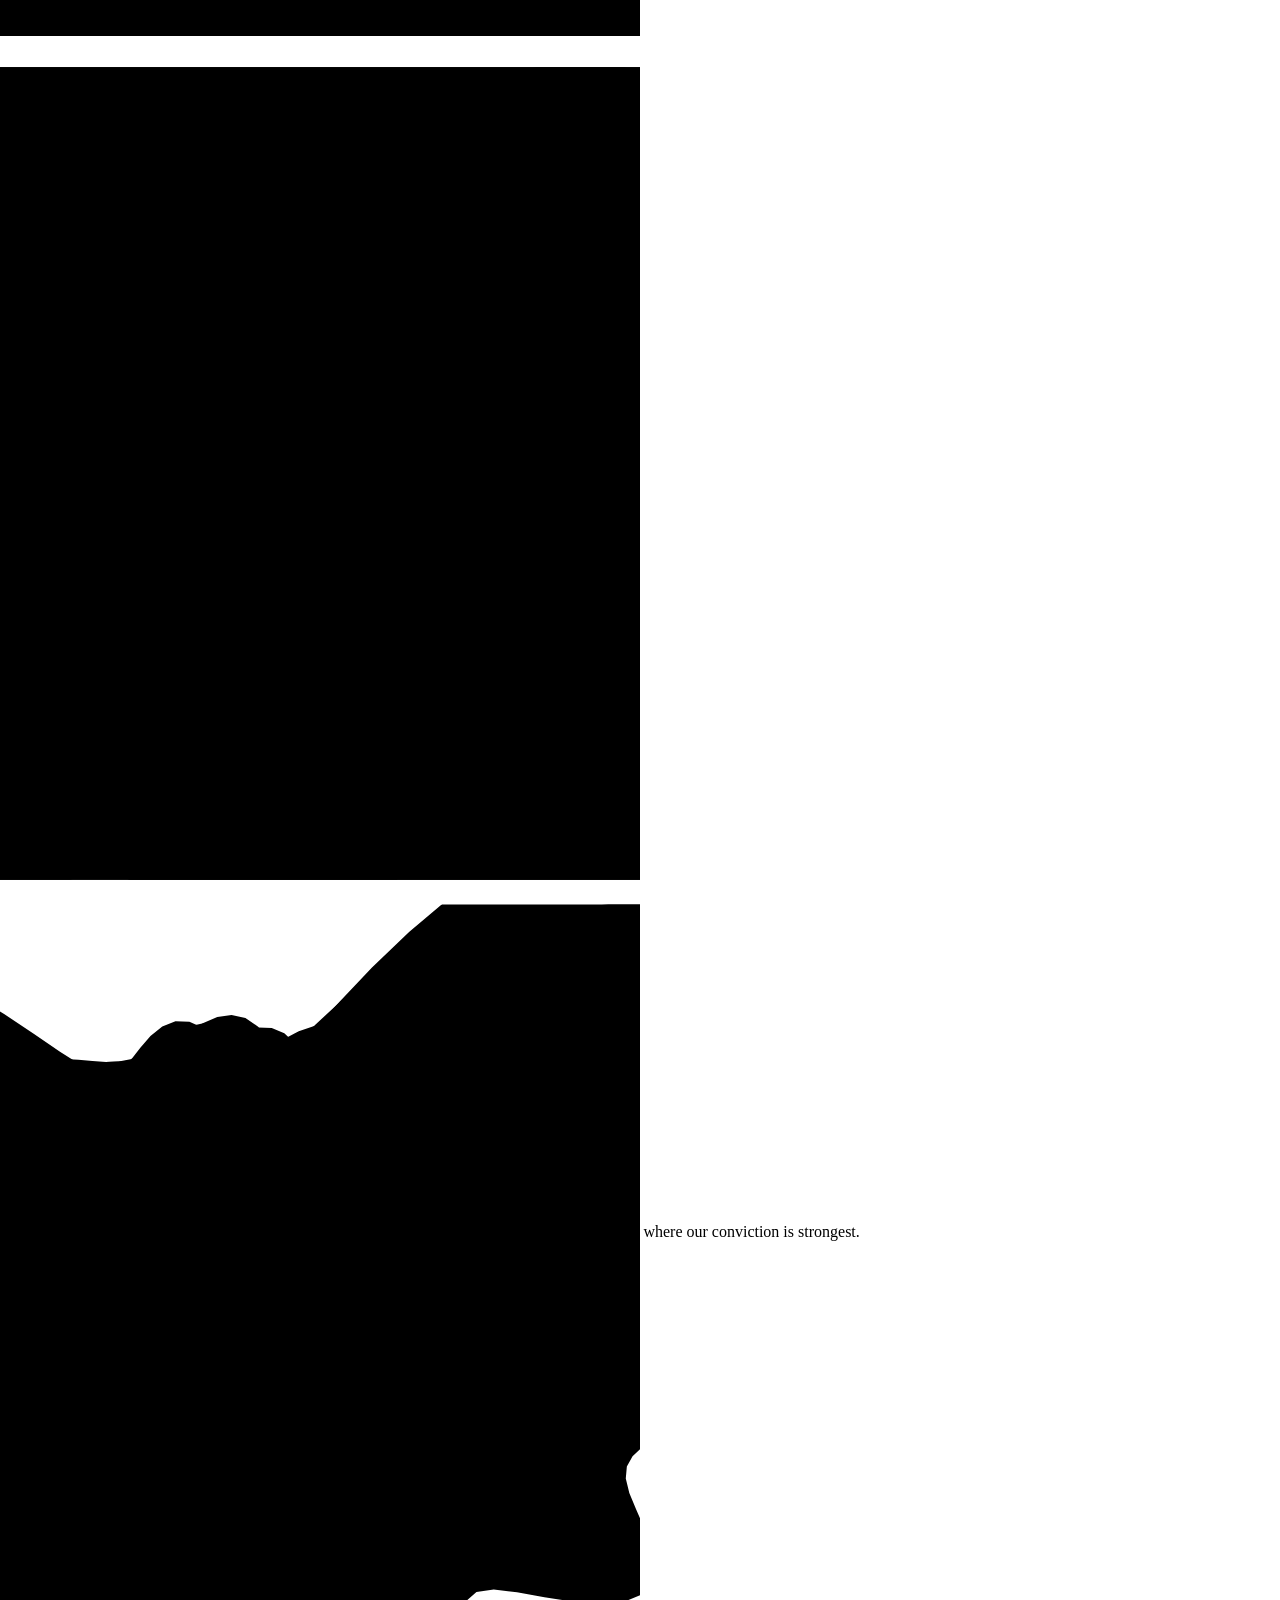
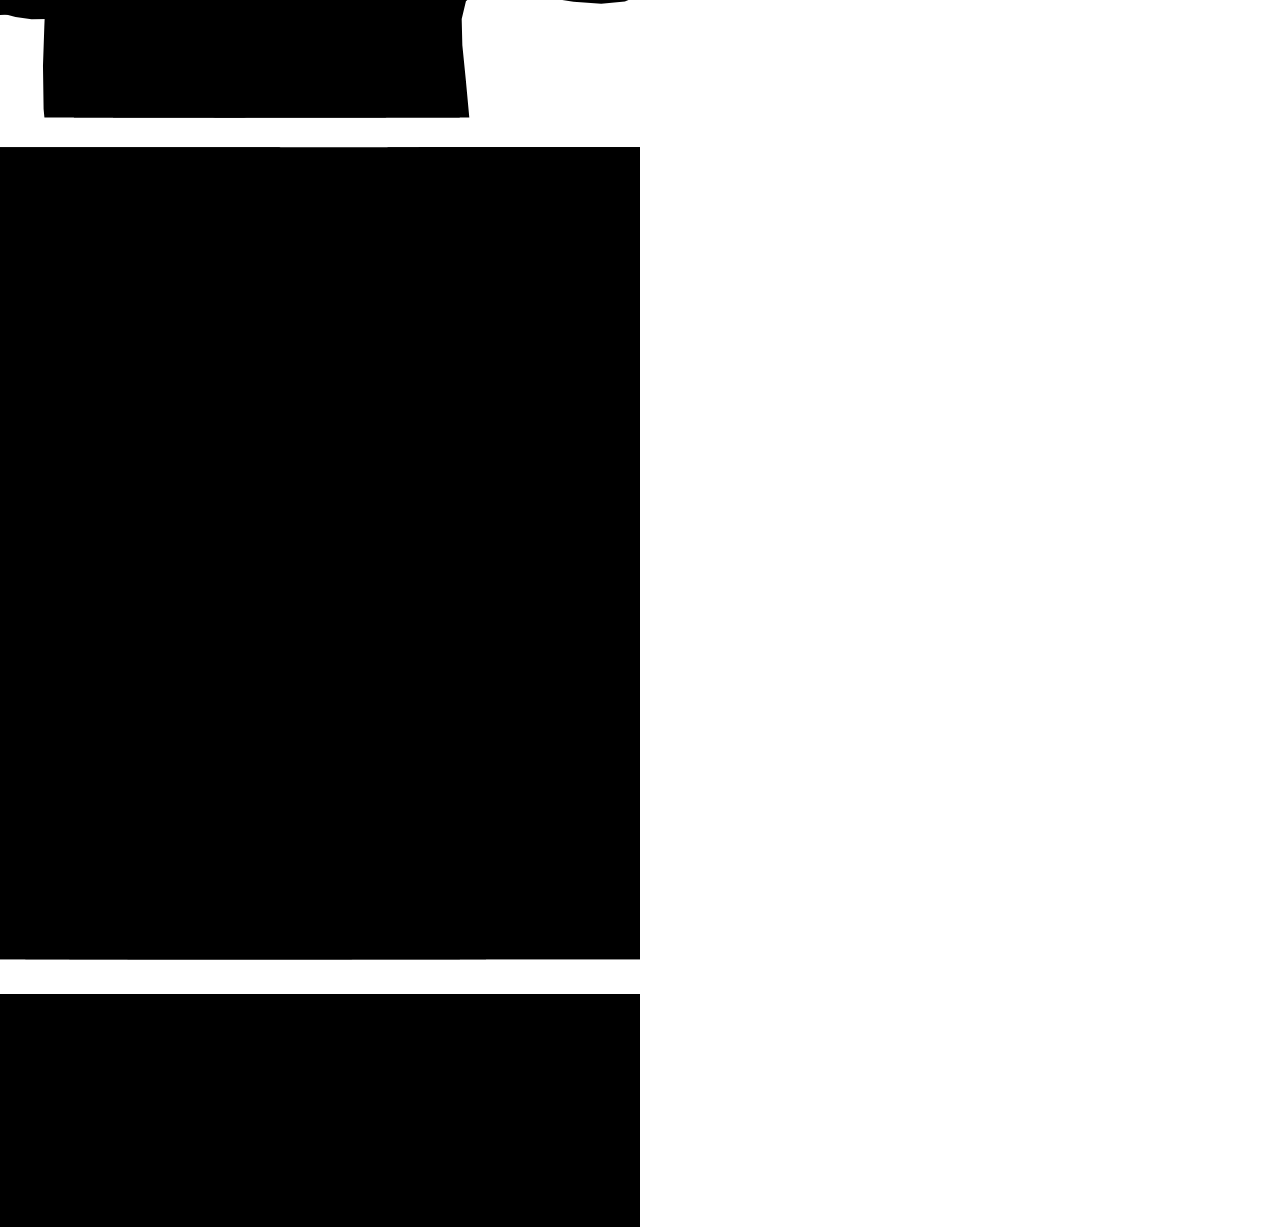
==== commit 5a416d82: "Add files via upload" ====
--- a/index.html
+++ b/index.html
@@ -19,7 +19,7 @@
   <div class="nav-in">
     <a class="brand" href="index.html">
       <img src="images/logo.png" alt="Sterling Merchant Finance Ltd" width="31" height="30">
-      <span><span class="nm">Sterling Merchant Finance</span><span class="tl">Merchant Bankers &middot; Washington&nbsp;DC &middot; Est. 1989</span></span>
+      <span><span class="nm">Sterling Merchant Finance Ltd</span><span class="tl">Merchant Bankers &middot; Washington&nbsp;DC &middot; Est. 1989</span></span>
     </a>
     <ul class="nav-links">
       <li><a href="mandate.html">Mandate</a></li>
@@ -124,7 +124,7 @@
     <h2 class="h2">Recent analysis</h2>
     <p class="dek">Writing by Sterling's CEO, Roger B. Jantio, on AI, capital formation, innovation ecosystems, and competitiveness in Africa and across emerging markets.</p>
     <ul class="arts">
-      <li><a href="https://africa.com/africas-ai-challenge-is-no-longer-awareness-it-is-investability/" target="_blank" rel="noopener"><span class="ix">&mdash;</span><span class="ti">An Africa AI Strategy Is a Means. Competitive Advantage Is the Goal.</span><span class="sr">Africa.com &middot; Aug 2026</span></a></li>
+      <li><a href="https://africa.com/an-africa-ai-strategy-is-a-means-competitive-advantage-is-the-goal/" target="_blank" rel="noopener"><span class="ix">&mdash;</span><span class="ti">An Africa AI Strategy Is a Means. Competitive Advantage Is the Goal.</span><span class="sr">Africa.com &middot; Aug 2026</span></a></li>
       <li><a href="https://panafricanvisions.com/2026/07/africas-ai-opportunity-is-trade-intelligence-not-chatbots/" target="_blank" rel="noopener"><span class="ix">&mdash;</span><span class="ti">Africa's AI Opportunity Is Trade Intelligence, Not Chatbots</span><span class="sr">Pan African Visions &middot; Jul 2026</span></a></li>
       <li><a href="https://iafrica.com/why-institutions-matter-in-africas-ai-future/" target="_blank" rel="noopener"><span class="ix">&mdash;</span><span class="ti">Why Institutions Matter in Africa's AI Future</span><span class="sr">iAfrica &middot; Jul 2026</span></a></li>
     </ul>
@@ -144,7 +144,7 @@
     <div class="foot-top">
       <div><h5>Firm</h5><ul><li><a href="mandate.html">Mandate</a></li><li><a href="history.html">History</a></li><li><a href="leadership.html">Leadership</a></li></ul></div>
       <div><h5>Work</h5><ul><li><a href="activity.html">Activity</a></li><li><a href="capabilities.html">Capabilities</a></li><li><a href="insight.html">Insight</a></li></ul></div>
-      <div><h5>Contact</h5><ul><li><a href="contact.html">Enquiries</a></li><li><a href="contact.html#careers">Careers</a></li><li><a</div>
+      <div><h5>Contact</h5><ul><li><a href="contact.html">Enquiries</a></li><li><a href="contact.html#careers">Careers</a></li><li><a href="mailto:enquiries@sterlingus.com">enquiries@sterlingus.com</a></li></ul></div>
     </div>
     <div class="foot-bot"><span>&copy; 2026 Sterling Merchant Finance Ltd</span><span>Washington&nbsp;DC &middot; Est. 1989</span></div>
   </div>
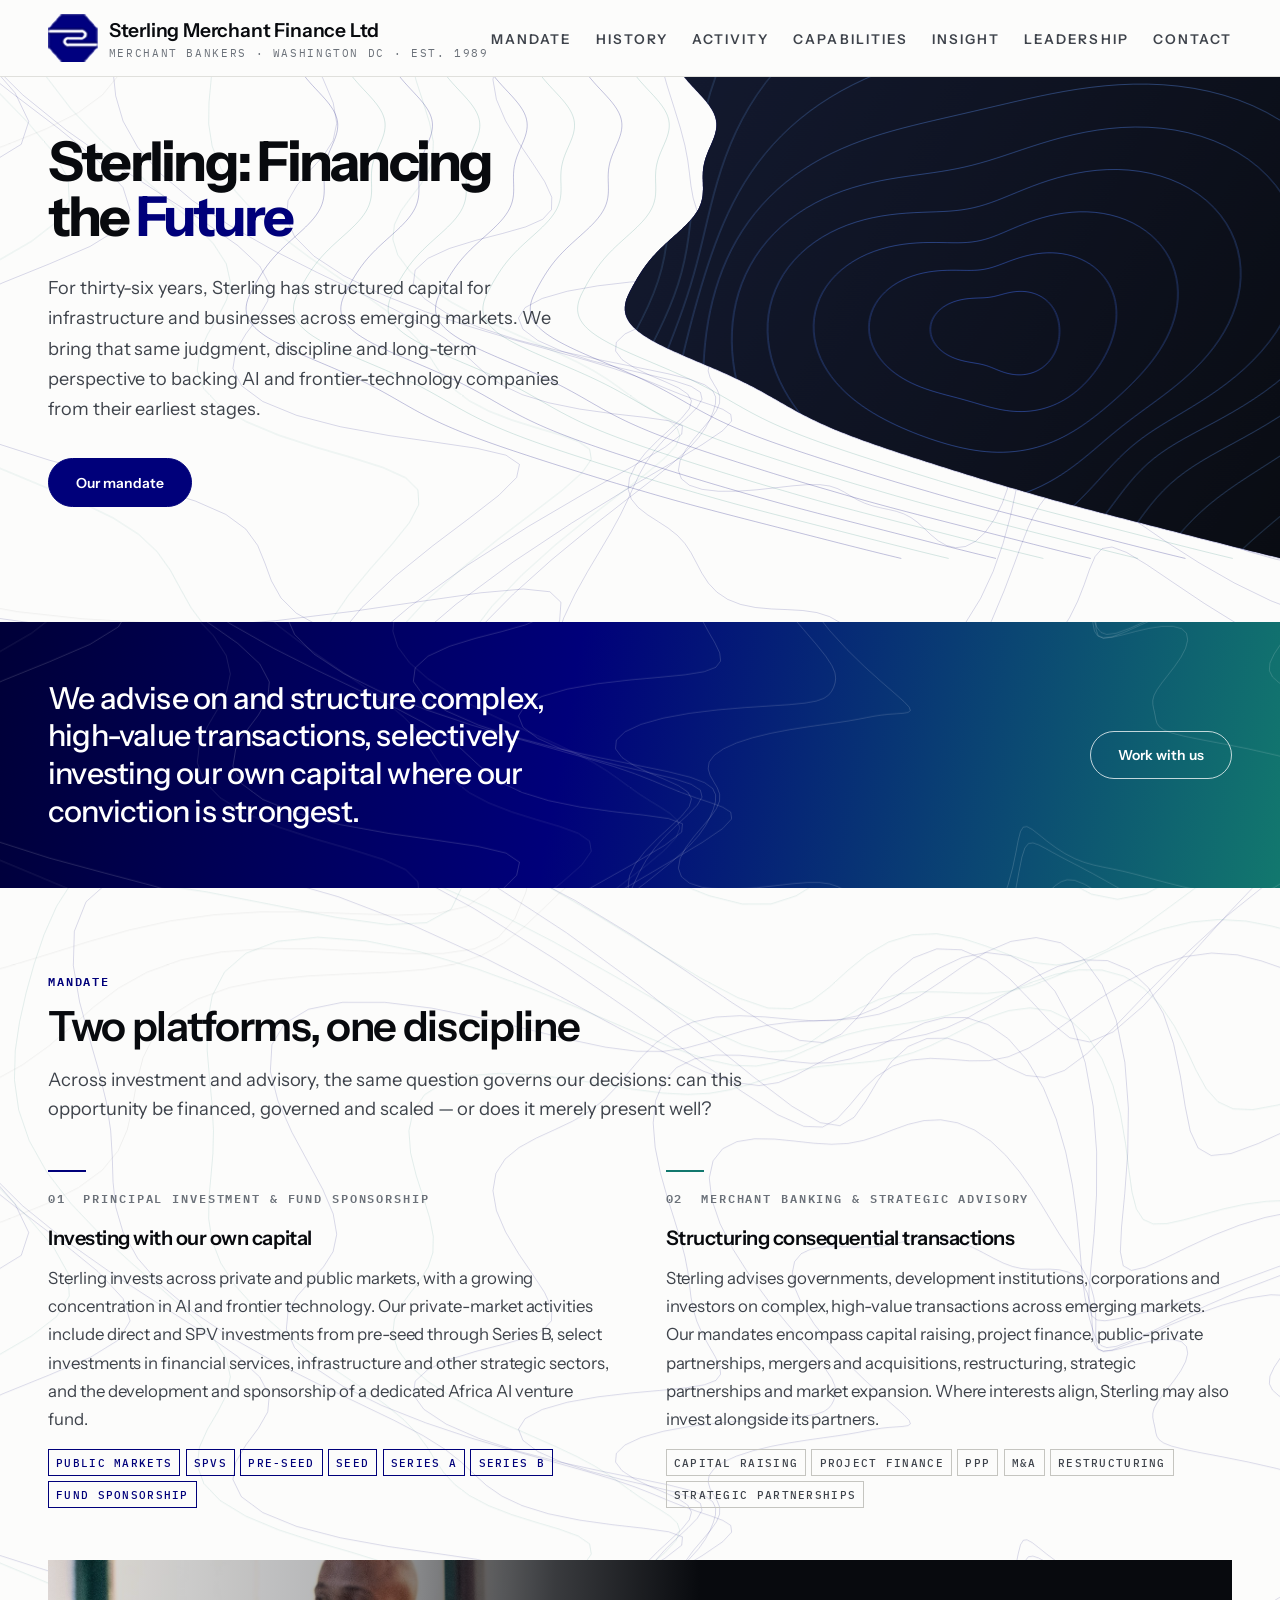
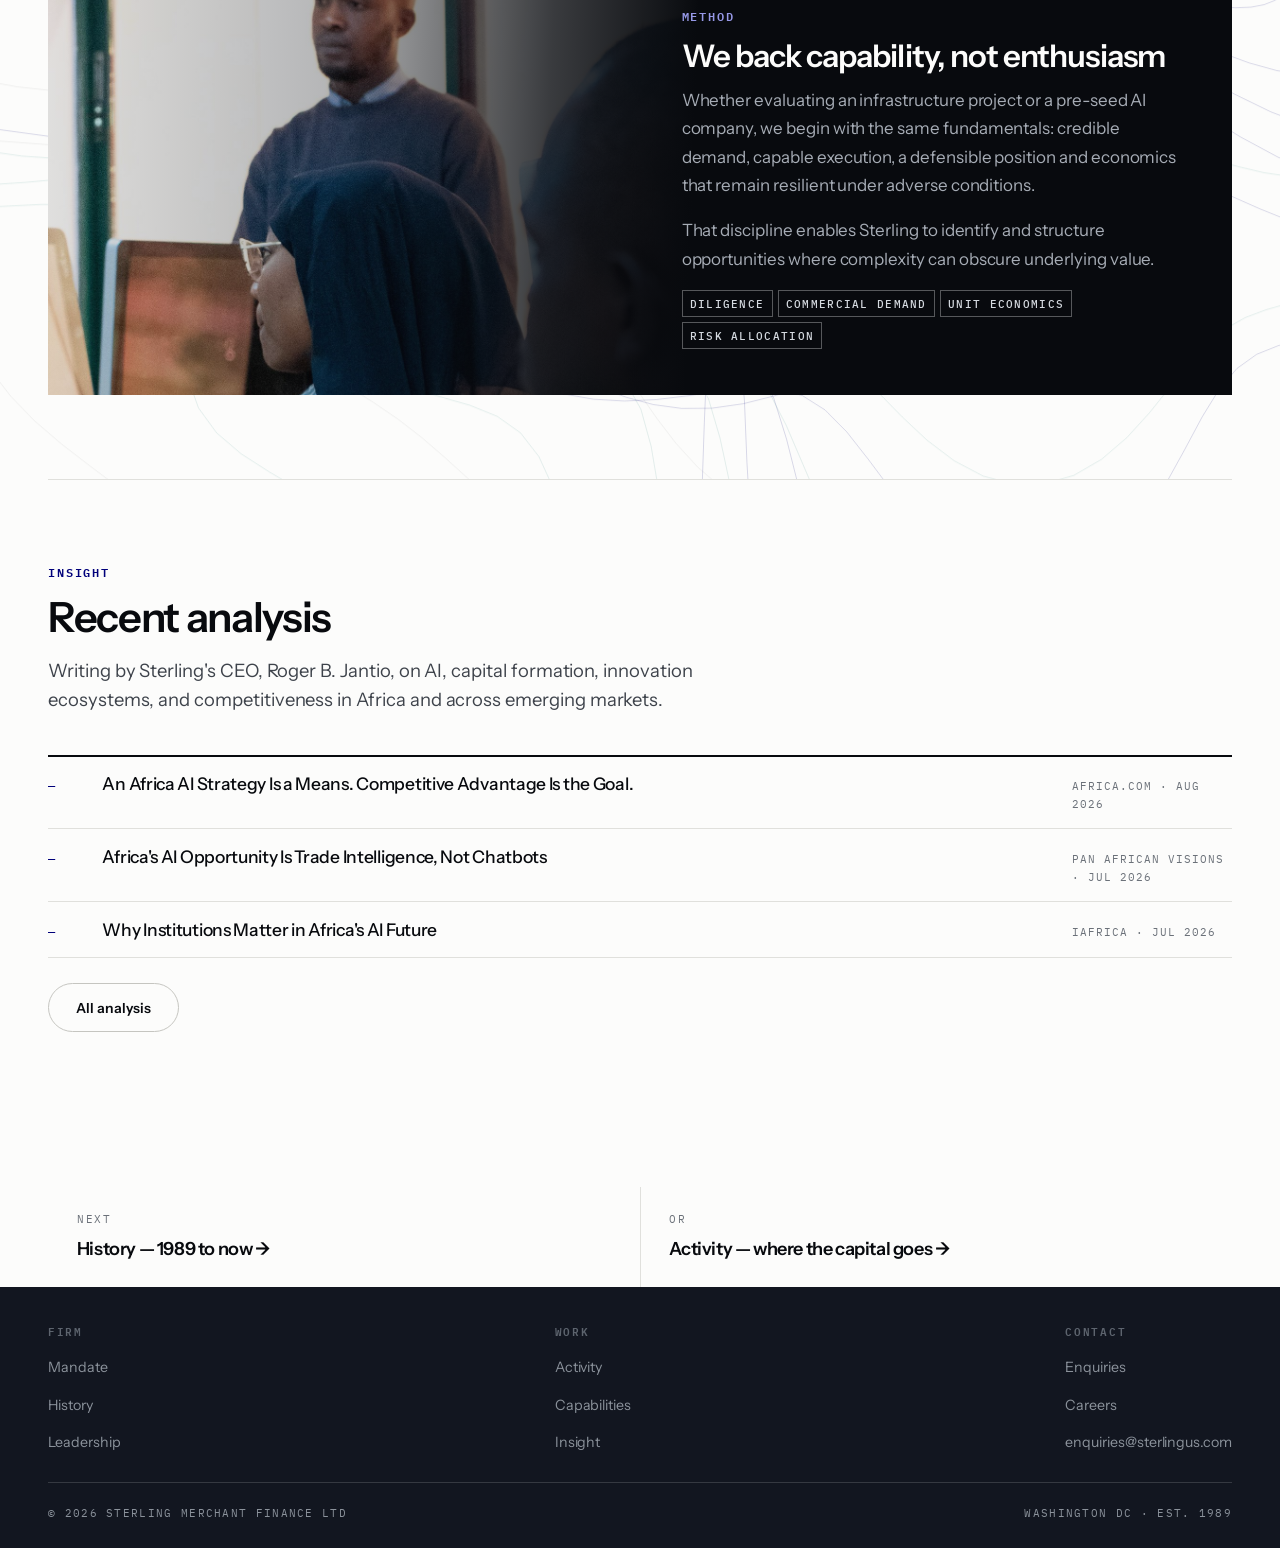
==== commit b8137cf4: "Add files via upload" ====
--- a/index.html
+++ b/index.html
@@ -17,18 +17,18 @@
 
 <nav class="nav">
   <div class="nav-in">
-    <a class="brand" href="index.html">
+    <a class="brand" href="/">
       <img src="images/logo.png" alt="Sterling Merchant Finance Ltd" width="31" height="30">
       <span><span class="nm">Sterling Merchant Finance Ltd</span><span class="tl">Merchant Bankers &middot; Washington&nbsp;DC &middot; Est. 1989</span></span>
     </a>
     <ul class="nav-links">
-      <li><a href="mandate.html">Mandate</a></li>
-      <li><a href="history.html">History</a></li>
-      <li><a href="activity.html">Activity</a></li>
-      <li><a href="capabilities.html">Capabilities</a></li>
-      <li><a href="insight.html">Insight</a></li>
-      <li><a href="leadership.html">Leadership</a></li>
-      <li><a href="contact.html">Contact</a></li>
+      <li><a href="/mandate">Mandate</a></li>
+      <li><a href="/history">History</a></li>
+      <li><a href="/activity">Activity</a></li>
+      <li><a href="/capabilities">Capabilities</a></li>
+      <li><a href="/insight">Insight</a></li>
+      <li><a href="/leadership">Leadership</a></li>
+      <li><a href="/contact">Contact</a></li>
     </ul>
     <button class="burger" aria-label="Menu" aria-expanded="false"><i></i><i></i><i></i></button>
   </div>
@@ -69,7 +69,7 @@
   <div class="hero-in">
     <h1 class="up u1">Sterling: Financing the <em>Future</em></h1>
     <p class="sub up u2">For thirty-six years, Sterling has structured capital for infrastructure and businesses across emerging markets. We bring that same judgment, discipline and long-term perspective to backing AI and frontier-technology companies from their earliest stages.</p>
-    <a class="pill up u3" href="mandate.html">Our mandate</a>
+    <a class="pill up u3" href="/mandate">Our mandate</a>
   </div>
 </header>
 
@@ -77,7 +77,7 @@
   <div class="field" aria-hidden="true"></div>
   <div class="band-in">
     <p>We advise on and structure complex, high-value transactions, selectively investing our own capital where our conviction is strongest.</p>
-    <a class="pill pill-o" href="contact.html">Work with us</a>
+    <a class="pill pill-o" href="/contact">Work with us</a>
   </div>
 </section>
 
@@ -128,23 +128,23 @@
       <li><a href="https://panafricanvisions.com/2026/07/africas-ai-opportunity-is-trade-intelligence-not-chatbots/" target="_blank" rel="noopener"><span class="ix">&mdash;</span><span class="ti">Africa's AI Opportunity Is Trade Intelligence, Not Chatbots</span><span class="sr">Pan African Visions &middot; Jul 2026</span></a></li>
       <li><a href="https://iafrica.com/why-institutions-matter-in-africas-ai-future/" target="_blank" rel="noopener"><span class="ix">&mdash;</span><span class="ti">Why Institutions Matter in Africa's AI Future</span><span class="sr">iAfrica &middot; Jul 2026</span></a></li>
     </ul>
-    <p style="margin-top:1.6rem"><a class="pill pill-d" href="insight.html">All analysis</a></p>
+    <p style="margin-top:1.6rem"><a class="pill pill-d" href="/insight">All analysis</a></p>
   </div>
 </section>
 
 <div class="wrap">
   <div class="nextnav">
-    <a href="history.html"><span class="k">Next</span><span class="t">History &mdash; 1989 to now &rarr;</span></a>
-    <a href="activity.html"><span class="k">Or</span><span class="t">Activity &mdash; where the capital goes &rarr;</span></a>
+    <a href="/history"><span class="k">Next</span><span class="t">History &mdash; 1989 to now &rarr;</span></a>
+    <a href="/activity"><span class="k">Or</span><span class="t">Activity &mdash; where the capital goes &rarr;</span></a>
   </div>
 </div>
 
 <footer>
   <div class="foot-in">
     <div class="foot-top">
-      <div><h5>Firm</h5><ul><li><a href="mandate.html">Mandate</a></li><li><a href="history.html">History</a></li><li><a href="leadership.html">Leadership</a></li></ul></div>
-      <div><h5>Work</h5><ul><li><a href="activity.html">Activity</a></li><li><a href="capabilities.html">Capabilities</a></li><li><a href="insight.html">Insight</a></li></ul></div>
-      <div><h5>Contact</h5><ul><li><a href="contact.html">Enquiries</a></li><li><a href="contact.html#careers">Careers</a></li><li><a href="mailto:enquiries@sterlingus.com">enquiries@sterlingus.com</a></li></ul></div>
+      <div><h5>Firm</h5><ul><li><a href="/mandate">Mandate</a></li><li><a href="/history">History</a></li><li><a href="/leadership">Leadership</a></li></ul></div>
+      <div><h5>Work</h5><ul><li><a href="/activity">Activity</a></li><li><a href="/capabilities">Capabilities</a></li><li><a href="/insight">Insight</a></li></ul></div>
+      <div><h5>Contact</h5><ul><li><a href="/contact">Enquiries</a></li><li><a href="/contact#careers">Careers</a></li><li><a href="mailto:enquiries@sterlingus.com">enquiries@sterlingus.com</a></li></ul></div>
     </div>
     <div class="foot-bot"><span>&copy; 2026 Sterling Merchant Finance Ltd</span><span>Washington&nbsp;DC &middot; Est. 1989</span></div>
   </div>
--- a/assets/sterling.css
+++ b/assets/sterling.css
@@ -0,0 +1,686 @@
+/* ============================================================
+   Sterling Merchant Finance — shared stylesheet
+   Edit here once; every page picks it up.
+   ============================================================ */
+
+:root{
+  --paper:#FCFCFB;
+  --panel:#F1F2EF;
+  --ink:#080A0E;
+  --ink-lift:#121620;
+  --ink-2:#3E434B;
+  --ink-3:#6B7179;
+  --line:#E0E0DC;
+  --line-2:#C5C5C0;
+  --line-dk:rgba(252,252,251,.15);
+  --cobalt:#00007A;      /* the logo navy, sampled from the mark */
+  --cobalt-dp:#000053;
+  --cobalt-lift:#9698E6; /* light tint of the navy, for dark sections */
+  --teal:#12786E;
+  --amber:#E0A018;
+  --wash:rgba(0,0,122,.05);
+  --sans:'Instrument Sans',-apple-system,'Segoe UI',Helvetica,Arial,sans-serif;
+  --mono:'IBM Plex Mono',ui-monospace,'SF Mono',Menlo,monospace;
+  --gut:clamp(1.3rem,4vw,3rem);
+  --max:84rem;
+}
+*{box-sizing:border-box}
+html{-webkit-text-size-adjust:100%;scroll-behavior:smooth}
+body{
+  margin:0;background:var(--paper);color:var(--ink);font-family:var(--sans);
+  font-size:clamp(1.04rem,.32vw + .97rem,1.13rem);line-height:1.68;letter-spacing:-.003em;
+  -webkit-font-smoothing:antialiased;overflow-x:hidden;
+}
+a{color:inherit}
+img{max-width:100%}
+
+.wrap{max-width:var(--max);margin:0 auto;padding:0 var(--gut);position:relative;z-index:2}
+.sect{padding:clamp(3.2rem,6.5vw,5.6rem) 0;position:relative}
+.sect.hr::before{content:"";position:absolute;top:0;left:var(--gut);right:var(--gut);height:1px;background:var(--line)}
+.dk{background:var(--ink);color:var(--paper)}
+.dk .lab{color:var(--cobalt-lift)}
+.dk .h2,.dk .h3{color:var(--paper)}
+.dk .dek{color:#A6ACB5}
+.dk .note{color:#747B85}
+.dk .chip{border-color:var(--line-dk);color:#CCD1D8}
+/* the feature card and the gradient band are dark surfaces but are not .dk
+   sections, so they need the light-on-dark treatments spelled out */
+.feat .chip,.band .chip{border-color:rgba(252,252,251,.32);color:#D5DAE0}
+.feat .lab,.band .lab{color:var(--cobalt-lift)}
+
+/* ---------- type ---------- */
+.lab{font-family:var(--mono);font-weight:600;font-size:.78rem;letter-spacing:.15em;text-transform:uppercase;color:var(--cobalt);display:block}
+.lab-m{color:var(--ink-3)}
+.h1{font-size:clamp(2.1rem,5.2vw,3.6rem);font-weight:700;letter-spacing:-.04em;line-height:1;margin:.85rem 0 0;text-wrap:balance}
+.h2{font-size:clamp(1.7rem,3.4vw,2.6rem);font-weight:600;letter-spacing:-.032em;line-height:1.04;margin:.8rem 0 0}
+.h3{font-size:1.22rem;font-weight:600;letter-spacing:-.024em;margin:0}
+.dek{margin:1.05rem 0 0;color:var(--ink-2);max-width:45rem;font-size:1.15rem;line-height:1.6}
+.prose p{margin:0 0 1.15rem;max-width:43rem;color:var(--ink-2)}
+.prose p:last-child{margin-bottom:0}
+.dk .prose p{color:#B5BBC3}
+.chip{font-family:var(--mono);font-size:.67rem;font-weight:500;letter-spacing:.12em;text-transform:uppercase;border:1px solid var(--line-2);color:var(--ink-2);padding:.22rem .45rem;display:inline-block;white-space:nowrap}
+.chip-a{border-color:var(--cobalt);color:var(--cobalt)}
+.tags{display:flex;flex-wrap:wrap;gap:.32rem;margin-top:1rem}
+/* ---------- bulleted lists ---------- */
+.blist{list-style:none;margin:1.2rem 0 0;padding:0}
+.blist li{position:relative;padding:.65rem 0 .65rem 1.7rem;color:var(--ink-2);border-bottom:1px solid var(--line);max-width:43rem}
+.blist li:first-child{border-top:1px solid var(--line)}
+.blist li::before{content:"";position:absolute;left:0;top:1.35em;width:.75rem;height:1.5px;background:var(--cobalt)}
+.blist strong{color:var(--ink);font-weight:600}
+.dk .blist li{color:#B5BBC3;border-color:var(--line-dk)}
+.dk .blist li:first-child{border-top-color:var(--line-dk)}
+.dk .blist strong{color:var(--paper)}
+
+.note{font-family:var(--mono);font-size:.72rem;letter-spacing:.04em;color:var(--ink-3);margin-top:.9rem;line-height:1.75}
+
+.pill{
+  display:inline-block;border-radius:999px;padding:.72rem 1.7rem;text-decoration:none;
+  font-size:.87rem;font-weight:600;background:var(--cobalt);color:#fff;
+  border:1.5px solid var(--cobalt);transition:background .2s,color .2s,border-color .2s;
+}
+.pill:hover{background:var(--cobalt-dp);border-color:var(--cobalt-dp)}
+.pill-o{background:transparent;color:#fff;border-color:rgba(255,255,255,.75)}
+.pill-o:hover{background:#fff;color:var(--cobalt-dp);border-color:#fff}
+.pill-d{background:transparent;color:var(--ink);border-color:var(--line-2)}
+.pill-d:hover{background:var(--ink);color:var(--paper);border-color:var(--ink)}
+
+/* ---------- contour field ---------- */
+.field{position:absolute;inset:0;overflow:hidden;pointer-events:none;z-index:0}
+.field svg{position:absolute;left:50%;top:50%;width:175%;height:auto;transform:translate(-50%,-50%);will-change:transform}
+.field path{fill:none;vector-effect:non-scaling-stroke}
+.fl-1 path{stroke:rgba(0,0,122,.15);stroke-width:1}
+.fl-2 path{stroke:rgba(18,120,110,.11);stroke-width:1}
+.fl-3 path{stroke:rgba(8,10,14,.06);stroke-width:1}
+.dk .fl-1 path{stroke:rgba(150,152,230,.22)}
+.dk .fl-2 path{stroke:rgba(70,200,180,.13)}
+.dk .fl-3 path{stroke:rgba(252,252,251,.06)}
+.band .fl-1 path{stroke:rgba(255,255,255,.16)}
+.band .fl-2 path{stroke:rgba(255,255,255,.1)}
+.band .fl-3 path{stroke:rgba(255,255,255,.06)}
+
+
+/* ---------- large-display scaling ----------
+   Below 1750px nothing changes, so laptops render exactly as before. Above it
+   the root grows about 1px per 100px of viewport, capped at 34px — so type,
+   spacing and the 84rem container all scale together on a big monitor or a
+   conference-room screen instead of shrinking into the middle. */
+@media(min-width:1750px){
+  html{font-size:clamp(16px, calc(16px + (100vw - 1750px) / 100), 34px)}
+}
+
+/* ---------- nav ---------- */
+.nav{position:sticky;top:0;z-index:90;background:rgba(252,252,251,.94);backdrop-filter:blur(12px);border-bottom:1px solid var(--line)}
+.nav-in{max-width:var(--max);margin:0 auto;padding:.85rem var(--gut);display:flex;align-items:center;justify-content:space-between;gap:1.2rem}
+.brand{display:flex;align-items:center;gap:.7rem;text-decoration:none}
+.brand svg{display:block;flex:0 0 auto}
+.brand img{display:block;flex:0 0 auto;width:3.1rem;height:3.02rem}
+.brand .nm{font-size:1.2rem;font-weight:600;letter-spacing:-.01em;line-height:1.05}
+.brand .tl{font-family:var(--mono);font-size:.68rem;letter-spacing:.15em;text-transform:uppercase;color:var(--ink-3);display:block;margin-top:.06rem;line-height:1.2;white-space:nowrap}
+.nav-links{display:flex;gap:clamp(.7rem,1.9vw,1.6rem);list-style:none;margin:0;padding:0;align-items:center}
+.nav-links a{
+  font-size:.84rem;font-weight:600;letter-spacing:.15em;text-transform:uppercase;text-decoration:none;
+  color:var(--ink-2);padding:.25rem 0;border-bottom:1.5px solid transparent;transition:color .18s,border-color .18s;white-space:nowrap;
+}
+.nav-links a:hover,.nav-links a:focus-visible{color:var(--cobalt);border-bottom-color:var(--cobalt)}
+.nav-links a[aria-current="page"]{color:var(--ink);border-bottom-color:var(--cobalt)}
+.burger{
+  display:none;appearance:none;background:transparent;border:1px solid var(--line-2);
+  width:38px;height:34px;cursor:pointer;position:relative;border-radius:2px;
+}
+.burger i{position:absolute;left:9px;right:9px;height:1.5px;background:var(--ink);transition:transform .25s,opacity .2s}
+.burger i:nth-child(1){top:11px}.burger i:nth-child(2){top:16px}.burger i:nth-child(3){top:21px}
+.burger[aria-expanded="true"] i:nth-child(1){transform:translateY(5px) rotate(45deg)}
+.burger[aria-expanded="true"] i:nth-child(2){opacity:0}
+.burger[aria-expanded="true"] i:nth-child(3){transform:translateY(-5px) rotate(-45deg)}
+@media(max-width:1080px){
+  .burger{display:block}
+  .nav-links{
+    position:absolute;top:100%;left:0;right:0;background:var(--paper);border-bottom:1px solid var(--line);
+    flex-direction:column;align-items:stretch;gap:0;padding:.4rem var(--gut) 1rem;display:none;
+  }
+  .nav-links.open{display:flex}
+  .nav-links a{padding:.8rem 0;border-bottom:1px solid var(--line);font-size:.88rem}
+}
+
+/* ---------- home hero ----------
+   Media anchored to the top-right corner and bled off the top and right
+   edges. Only the edge facing the text is cut, by a harmonic wave. */
+/* ---------- home hero ----------
+   Media anchored top-right, bled off the top and right. Its left edge is a
+   drifting harmonic boundary (see WAVE in site.js) that tapers rightward
+   toward the bottom. A band of paper is left under the card, and the copy is
+   centred inside the paper column beside it. */
+.hero{
+  position:relative;overflow:hidden;display:flex;align-items:center;
+  /* the card's aspect has to stay near the video's 16:9, or object-fit:cover
+     starts discarding the top and bottom of the frame on wide screens */
+  min-height:min(clamp(30rem,42vw,68rem),94vh);
+  padding:clamp(2.4rem,5vw,3.6rem) 0 clamp(4.6rem,9vw,7.5rem);
+}
+/* the bottom inset is the half-inch of paper under the card */
+.hero-media{position:absolute;top:0;right:0;bottom:clamp(2.5rem,5vw,4rem);width:74%;z-index:1;pointer-events:none}
+.media{
+  /* hard-edged: the boundary IS the border, so no feather and no scrim */
+  position:absolute;inset:0;clip-path:url(#orgClip);background:var(--ink-lift);overflow:hidden;z-index:1;
+}
+.media video,.media img{
+  width:100%;height:100%;object-fit:cover;object-position:center;display:block;
+  opacity:0;transition:opacity .45s ease;
+  /* the clip hides the left ~31% of this box, so slide the footage right by
+     half of that: the visible band then shows the middle of the frame rather
+     than its right-hand edge. No zoom — zooming was cropping more subject. */
+  transform:translateX(16%);
+}
+.media.filled video,.media.filled img{opacity:1}
+.media-canvas{
+  position:absolute;inset:0;width:100%;height:100%;display:block;
+  transform:translateX(16%);
+}
+.media.filled .media-canvas{display:none}
+.media.live .ghost{display:none}
+.media .ghost{
+  position:absolute;inset:0;display:flex;flex-direction:column;align-items:center;justify-content:center;gap:.5rem;
+  font-family:var(--mono);font-size:.68rem;letter-spacing:.14em;text-transform:uppercase;color:#5D646E;
+  text-align:center;padding:2rem 2rem 2rem 26%;line-height:2;
+}
+.media.filled .ghost{display:none}
+/* ---------- logo end card ----------
+   Sits inside .media so the wave clips it exactly like the footage. */
+.endcard{
+  position:absolute;inset:0;z-index:2;pointer-events:none;
+  background:var(--paper);                     /* white — the mark reads more clearly */
+  display:flex;align-items:center;justify-content:center;
+  /* centred on the CUTOUT, not on the video box: the boundary averages 0.348
+     of the box across the card's content band, so the visible middle is 0.674.
+     Solved numerically rather than eyeballed. */
+  padding-left:34.8%;
+  opacity:0;transition:opacity 1.25s ease;
+}
+.endcard.on{opacity:1}
+.endcard-in{
+  display:flex;flex-direction:column;align-items:center;text-align:center;
+  /* nudged up a quarter inch — 1.5rem is 24px at the default 16px root.
+     One number to tune if it wants more or less. */
+  transform:translateY(-1.5rem);
+}
+.endcard-mark{margin-bottom:clamp(1.1rem,2.2vw,1.8rem)}
+.endcard-name{margin:0}
+.endcard-sub{margin:.2rem 0 0}
+/* no lift: the block is flex-centred in the card, so top and bottom match */
+.endcard-mark{width:clamp(4.5rem,8vw,7.5rem);height:auto;overflow:visible;display:block}
+.endcard-mark .oct{fill:var(--cobalt);stroke:none;opacity:0}   /* navy octagon, as in the mark */
+.endcard-mark .s-top,.endcard-mark .s-bot{
+  fill:none;stroke:#fff;   /* white S cut through the navy */stroke-width:17;stroke-linecap:round;stroke-linejoin:round;
+}
+.endcard-name{
+  font-size:clamp(1.05rem,2.1vw,1.75rem);font-weight:600;
+  letter-spacing:-.022em;color:var(--ink);opacity:0;line-height:1.1;
+}
+.endcard-sub{
+  font-family:var(--mono);font-size:clamp(.62rem,1vw,.76rem);
+  letter-spacing:.2em;text-transform:uppercase;color:var(--ink-3);opacity:0;
+  line-height:1.3;white-space:nowrap;
+}
+
+/* the sequence, all keyed off .on so the timings live in one place */
+.endcard.on .s-top{animation:strokeIn 1.15s cubic-bezier(.55,0,.2,1) .55s forwards}
+.endcard.on .s-bot{animation:strokeIn 1.15s cubic-bezier(.55,0,.2,1) .55s forwards}
+.endcard.on .oct{animation:cardFade .55s ease .1s forwards}   /* first, not last */
+.endcard.on .endcard-name{animation:cardRise .7s cubic-bezier(.2,.8,.3,1) 1.75s forwards}
+.endcard.on .endcard-sub{animation:cardRise .7s cubic-bezier(.2,.8,.3,1) 2.25s forwards}
+@keyframes strokeIn{to{stroke-dashoffset:0}}
+@keyframes cardFade{to{opacity:1}}
+@keyframes cardRise{from{opacity:0;transform:translateY(14px)}to{opacity:1;transform:none}}
+@media(prefers-reduced-motion:reduce){
+  .endcard.on .s-top,.endcard.on .s-bot,.endcard.on .oct,
+  .endcard.on .endcard-name,.endcard.on .endcard-sub{animation:none;opacity:1;transform:none;stroke-dashoffset:0}
+}
+@media(max-width:900px){ .endcard{padding-left:0} }
+
+/* the boundary, plus its siblings marching out across the paper */
+.hero-waves{position:absolute;inset:0;width:100%;height:100%;overflow:visible;z-index:3;pointer-events:none}
+.hero-waves path{fill:none;stroke:rgba(0,0,122,.24);stroke-width:1;vector-effect:non-scaling-stroke}
+.hero-waves path.t{stroke:rgba(18,120,110,.17)}
+
+.hero-in{
+  max-width:var(--max);margin:0 auto;padding:0 var(--gut);position:relative;z-index:4;width:100%;
+  text-align:left;
+}
+/* padding-right reserves the video's side, so the content box IS the paper
+   column and everything centres inside it. One number to nudge. */
+@media(min-width:901px){ .hero-in{padding-right:49%} }
+.hero h1{
+  /* left-aligned and allowed to break, which is what lets it run this large
+     inside the paper column */
+  font-size:clamp(2.1rem,4.3vw,4rem);font-weight:700;letter-spacing:-.05em;line-height:1.0;
+  margin:0 0 clamp(1.2rem,2.6vw,1.8rem);text-align:left;color:var(--ink);
+  max-width:20ch;text-wrap:balance;
+}
+.hero h1 em{font-style:normal;color:var(--cobalt)}
+.hero .kick{font-family:var(--mono);font-size:.72rem;letter-spacing:.18em;text-transform:uppercase;color:var(--ink-3);margin:0 0 clamp(1.1rem,2.4vw,1.7rem)}
+.hero .sub{margin:0 0 clamp(1.5rem,3vw,2.1rem);max-width:32rem;color:var(--ink-2);font-size:1.13rem}
+@media(max-width:900px){
+  .hero{min-height:0;display:block;padding-top:0;padding-bottom:clamp(2.4rem,6vw,3.6rem)}
+  .hero-in{text-align:left;padding-right:var(--gut)}
+  .hero h1{font-size:clamp(1.9rem,7.5vw,2.8rem);letter-spacing:-.042em;max-width:18ch}
+  .hero .sub{margin-left:0}
+  .media video,.media img,.media-canvas{transform:none}
+  .hero-media{position:relative;width:100%;height:clamp(13rem,48vw,20rem);margin:0 0 1.7rem;bottom:auto}
+  .media{clip-path:none}
+  .media .ghost{padding:1.6rem}
+  .hero-waves{display:none}
+}
+
+
+/* ---------- interior page hero ---------- */
+.phero{position:relative;overflow:hidden;padding:clamp(2.6rem,6vw,4.4rem) 0 clamp(2rem,4.5vw,3.2rem);border-bottom:1px solid var(--line)}
+.phero .crumb{font-family:var(--mono);font-size:.69rem;letter-spacing:.16em;text-transform:uppercase;color:var(--ink-3);margin:0}
+.phero .dek{margin-top:1.1rem}
+
+/* ---------- gradient band ---------- */
+.band{background:linear-gradient(100deg,#000038 0%,var(--cobalt) 44%,var(--teal) 100%);color:#fff;padding:clamp(2.4rem,5vw,3.6rem) 0;position:relative;overflow:hidden}
+.band-in{max-width:var(--max);margin:0 auto;padding:0 var(--gut);display:flex;align-items:center;justify-content:space-between;gap:clamp(1.4rem,4vw,3rem);flex-wrap:wrap;position:relative;z-index:2}
+.band p{margin:0;font-size:clamp(1.28rem,2.6vw,1.9rem);font-weight:500;letter-spacing:-.026em;line-height:1.24;max-width:34rem}
+
+/* ---------- two-column blocks ---------- */
+.duo{display:grid;grid-template-columns:1fr 1fr;gap:clamp(1.6rem,4vw,3.2rem);margin-top:clamp(2rem,4vw,2.9rem)}
+.mand{position:relative;padding-top:1.1rem}
+.mand::before{content:"";position:absolute;top:0;left:0;width:2.4rem;height:2px;background:var(--cobalt)}
+.mand.t2::before{background:var(--teal)}
+.mand h3{font-size:1.25rem;font-weight:600;letter-spacing:-.024em;margin:.8rem 0 .55rem}
+.mand p{margin:0;color:var(--ink-2);font-size:1.05rem}
+@media(max-width:760px){.duo{grid-template-columns:1fr;gap:1.9rem}}
+
+.trio{display:grid;grid-template-columns:repeat(3,1fr);gap:clamp(1.4rem,3vw,2.6rem);margin-top:clamp(2rem,4vw,2.9rem)}
+@media(max-width:880px){.trio{grid-template-columns:1fr;gap:1.9rem}}
+
+/* ---------- feature card with mesh ---------- */
+/* ---------- feature card: photograph bleeding into a dark text panel ---------- */
+.feat{
+  position:relative;display:grid;grid-template-columns:1fr 1fr;
+  background:var(--ink);color:var(--paper);margin-top:clamp(2.2rem,5vw,3.2rem);
+  overflow:hidden;align-items:center;min-height:clamp(19rem,33vw,26rem);
+}
+.feat-shot{position:absolute;top:0;bottom:0;left:0;width:60%;margin:0;overflow:hidden;z-index:1}
+.feat-shot img{width:100%;height:100%;object-fit:cover;object-position:34% 40%;display:block}
+.feat-shot::after{
+  content:"";position:absolute;inset:0;pointer-events:none;
+  background:linear-gradient(92deg,rgba(8,10,14,.12) 0%,rgba(8,10,14,.30) 40%,rgba(8,10,14,.80) 70%,var(--ink) 90%);
+}
+.feat-shot .ghost{
+  position:absolute;inset:0;display:none;flex-direction:column;align-items:center;justify-content:center;gap:.4rem;
+  font-family:var(--mono);font-size:.68rem;letter-spacing:.14em;text-transform:uppercase;color:#6E757E;text-align:center;padding:1.4rem;line-height:2;
+}
+.feat-shot.empty img{display:none}
+.feat-shot.empty .ghost{display:flex}
+.feat .body{grid-column:2;position:relative;z-index:3;padding:clamp(1.8rem,3.6vw,3rem) clamp(1.6rem,3.4vw,2.6rem)}
+
+/* ---------- wide photo band (drop-in, any page) ---------- */
+
+
+/* ---------- enquiry form ---------- */
+.form{margin-top:clamp(1.6rem,3.5vw,2.4rem)}
+.f-grid{display:grid;grid-template-columns:repeat(2,minmax(0,1fr));gap:clamp(.9rem,2vw,1.4rem)}
+.f-row{display:flex;flex-direction:column;gap:.4rem}
+.f-row.wide{grid-column:1 / -1}
+.form label{font-family:var(--mono);font-size:.66rem;letter-spacing:.14em;text-transform:uppercase;color:var(--ink-3)}
+.form input,.form select,.form textarea{
+  font-family:var(--sans);font-size:1rem;color:var(--ink);background:var(--paper);
+  border:1px solid var(--line);border-radius:0;padding:.72rem .85rem;width:100%;
+  transition:border-color .18s;
+}
+.form textarea{min-height:9rem;resize:vertical}
+.form input:focus,.form select:focus,.form textarea:focus{outline:none;border-color:var(--cobalt)}
+.form .req{color:var(--cobalt)}
+.f-actions{margin-top:clamp(1.2rem,2.6vw,1.8rem);display:flex;align-items:center;gap:1.2rem;flex-wrap:wrap}
+.form button{
+  font-family:var(--sans);font-size:.95rem;font-weight:600;color:var(--paper);background:var(--cobalt);
+  border:0;border-radius:999px;padding:.8rem 1.6rem;cursor:pointer;transition:background .18s;
+}
+.form button:hover{background:var(--cobalt-dp)}
+.f-note{font-size:.9rem;color:var(--ink-3);font-style:italic;margin:.9rem 0 0}
+@media(max-width:700px){ .f-grid{grid-template-columns:1fr} }
+
+
+/* ---------- unpublished article rows: same grid as a link, visibly inactive ---------- */
+.arts .pend{
+  display:grid;grid-template-columns:1.9rem minmax(0,1fr) minmax(0,10rem);
+  gap:.3rem clamp(.8rem,2vw,1.5rem);padding:.95rem 0;align-items:baseline;
+}
+.arts .pend .ix{color:var(--ink-3)}
+.arts .pend .ti{color:var(--ink-3)}
+.arts li.hide{display:none}
+.grp.hide{display:none}
+.f-empty{margin-top:1.6rem;color:var(--ink-3);font-size:1rem;display:none}
+.f-empty.on{display:block}
+
+/* ---------- sector coverage board ---------- */
+.cov{display:grid;grid-template-columns:repeat(4,minmax(0,1fr));gap:clamp(1rem,2.4vw,2rem);margin-top:clamp(1.7rem,3.6vw,2.4rem)}
+.cov-col{border-top:2px solid var(--ink);padding-top:.9rem}
+.cov-col h4{font-family:var(--mono);font-size:.68rem;font-weight:500;letter-spacing:.14em;text-transform:uppercase;color:var(--ink-3);margin:0 0 .9rem}
+.cov-col ul{list-style:none;margin:0;padding:0}
+.cov-col li{
+  display:flex;align-items:baseline;gap:.55rem;padding:.5rem 0;
+  border-bottom:1px solid var(--line);font-size:1rem;letter-spacing:-.012em;line-height:1.35;
+}
+.cov-col li:last-child{border-bottom:0}
+.cov-col li i{
+  flex:0 0 auto;width:.46rem;height:.46rem;border-radius:50%;margin-top:.42rem;background:var(--cobalt);
+}
+.cov-col li i.m{background:var(--teal)}
+.cov-col li i.b{background:var(--amber)}
+.cov-key{display:flex;flex-wrap:wrap;gap:1.1rem;margin-top:clamp(1.2rem,2.6vw,1.7rem);font-family:var(--mono);font-size:.66rem;letter-spacing:.1em;text-transform:uppercase;color:var(--ink-3)}
+.cov-key span{display:inline-flex;align-items:center;gap:.4rem}
+.cov-key i{width:.46rem;height:.46rem;border-radius:50%;display:inline-block;background:var(--cobalt)}
+.cov-key i.m{background:var(--teal)}
+.cov-key i.b{background:var(--amber)}
+@media(max-width:900px){.cov{grid-template-columns:repeat(2,minmax(0,1fr))}}
+@media(max-width:560px){.cov{grid-template-columns:1fr}}
+
+/* ---------- register cards ---------- */
+.reg{list-style:none;display:grid;grid-template-columns:repeat(3,minmax(0,1fr));gap:clamp(.8rem,1.8vw,1.3rem);margin:clamp(1.6rem,3.4vw,2.2rem) 0 0;padding:0}
+.reg li{
+  border:1px solid var(--line);border-left:3px solid var(--cobalt);
+  padding:clamp(1rem,2vw,1.3rem);display:flex;flex-direction:column;gap:.5rem;
+  background:var(--paper);transition:border-color .18s, transform .18s;
+}
+.reg li[data-p="Merchant Banking"]{border-left-color:var(--teal)}
+.reg li[data-p="Both"]{border-left-color:var(--amber)}
+.reg li:hover{transform:translateY(-2px)}
+.reg .sec{font-size:1.06rem;font-weight:600;letter-spacing:-.02em;line-height:1.3}
+.reg .eng{font-size:.95rem;color:var(--ink-2);line-height:1.45;flex:1}
+.reg .meta{display:flex;flex-wrap:wrap;gap:.3rem;align-items:center;margin-top:.15rem}
+.reg .rg{font-family:var(--mono);font-size:.64rem;letter-spacing:.11em;text-transform:uppercase;color:var(--ink-3)}
+.reg li.hide{display:none}
+@media(max-width:980px){.reg{grid-template-columns:repeat(2,minmax(0,1fr))}}
+@media(max-width:620px){.reg{grid-template-columns:1fr}}
+
+
+/* ---------- filter bar separators ---------- */
+.f-sep{width:1px;align-self:stretch;background:var(--line-2);margin:0 .35rem}
+@media(max-width:700px){.f-sep{display:none}}
+
+/* ---------- deployment instruments ---------- */
+.instr{list-style:none;display:grid;grid-template-columns:repeat(3,minmax(0,1fr));gap:0;margin:clamp(1.7rem,3.6vw,2.4rem) 0 0;padding:0;border-top:2px solid var(--ink)}
+.instr li{border-bottom:1px solid var(--line);border-right:1px solid var(--line);padding:clamp(1rem,2.2vw,1.5rem);display:flex;flex-direction:column;gap:.45rem}
+.instr li:nth-child(3n){border-right:0}
+.in-t{font-size:1.06rem;font-weight:600;letter-spacing:-.02em}
+.in-d{font-size:.97rem;color:var(--ink-2);line-height:1.45}
+@media(max-width:860px){.instr{grid-template-columns:repeat(2,minmax(0,1fr))}.instr li:nth-child(3n){border-right:1px solid var(--line)}.instr li:nth-child(2n){border-right:0}}
+@media(max-width:560px){.instr{grid-template-columns:1fr}.instr li{border-right:0!important}}
+
+.stage-wrap{margin-top:clamp(2rem,4.5vw,3rem)}
+.stages{list-style:none;display:flex;flex-wrap:wrap;gap:0;margin:1rem 0 0;padding:0}
+.stages li{
+  flex:1 1 8rem;position:relative;padding:.95rem 1.1rem;border:1px solid var(--line);border-right:0;
+  display:flex;align-items:baseline;gap:.6rem;background:var(--paper);
+}
+.stages li:last-child{border-right:1px solid var(--line)}
+.stages li::after{
+  content:"";position:absolute;right:-1px;top:50%;width:.5rem;height:.5rem;
+  border-top:1px solid var(--line);border-right:1px solid var(--line);
+  transform:translateY(-50%) rotate(45deg);background:var(--paper);
+}
+.stages li:last-child::after{display:none}
+.st-n{font-family:var(--mono);font-size:.68rem;color:var(--cobalt)}
+.st-t{font-size:1rem;font-weight:500;letter-spacing:-.015em}
+.stage-note{margin:1.1rem 0 0;color:var(--ink-2);font-size:1rem;max-width:46rem}
+@media(max-width:640px){.stages li{flex:1 1 100%;border-right:1px solid var(--line)}.stages li::after{display:none}}
+
+
+/* ---------- capabilities accordion ---------- */
+.acc{list-style:none;margin:clamp(1.7rem,3.6vw,2.4rem) 0 0;padding:0;border-top:2px solid var(--ink)}
+.acc-item{border-bottom:1px solid var(--line)}
+.acc-hd{
+  appearance:none;background:transparent;border:0;width:100%;cursor:pointer;text-align:left;
+  display:grid;grid-template-columns:2.4rem minmax(0,1fr) minmax(0,11rem) 1.4rem;
+  gap:.3rem clamp(.8rem,2vw,1.5rem);align-items:center;
+  padding:clamp(1rem,2.1vw,1.4rem) 0;transition:background .15s;font-family:var(--sans);
+}
+.acc-hd:hover{background:var(--wash)}
+.acc-n{font-family:var(--mono);font-size:.72rem;color:var(--cobalt)}
+.acc-t{font-size:1.15rem;font-weight:600;letter-spacing:-.022em;line-height:1.3;color:var(--ink)}
+.acc-hd:hover .acc-t{color:var(--cobalt)}
+.acc-p{font-family:var(--mono);font-size:.66rem;letter-spacing:.11em;text-transform:uppercase;color:var(--ink-3)}
+.acc-i{position:relative;width:1.1rem;height:1.1rem;justify-self:end}
+.acc-i::before,.acc-i::after{
+  content:"";position:absolute;left:50%;top:50%;background:var(--ink-2);
+  transform:translate(-50%,-50%);transition:opacity .2s, transform .2s;
+}
+.acc-i::before{width:1.1rem;height:1px}
+.acc-i::after{width:1px;height:1.1rem}
+.acc-hd[aria-expanded="true"] .acc-i::after{opacity:0;transform:translate(-50%,-50%) rotate(90deg)}
+.acc-bd{padding:0 0 clamp(1.1rem,2.4vw,1.6rem);max-width:52rem}
+.acc-bd p{margin:0 0 .8rem;color:var(--ink-2);font-size:1.04rem}
+.acc-bd p:last-of-type{margin-bottom:0}
+.acc-bd[hidden]{display:none}
+@media(min-width:701px){ .acc-bd{padding-left:calc(2.4rem + clamp(.8rem,2vw,1.5rem))} }
+@media(max-width:700px){
+  .acc-hd{grid-template-columns:2.2rem minmax(0,1fr) 1.2rem}
+  .acc-p{grid-column:2;font-size:.62rem}
+  .acc-i{grid-row:1;grid-column:3}
+}
+
+/* ---------- side figure: square photograph, copy alongside ---------- */
+.sidefig{
+  display:grid;grid-template-columns:minmax(0,1fr) minmax(0,1.12fr);
+  gap:clamp(1.6rem,4vw,3.6rem);align-items:center;
+  margin:clamp(2.4rem,5vw,3.4rem) 0 0;
+}
+.sf-img{position:relative;aspect-ratio:1/1;overflow:hidden;background:var(--ink-lift);border:1px solid var(--line)}
+.sf-img img{width:100%;height:100%;object-fit:cover;display:block}
+.sf-img .ghost{
+  position:absolute;inset:0;display:none;flex-direction:column;align-items:center;justify-content:center;gap:.3rem;
+  font-family:var(--mono);font-size:.64rem;letter-spacing:.13em;text-transform:uppercase;color:var(--ink-3);text-align:center;padding:1rem;line-height:1.9;
+}
+.sf-img.empty img{display:none}
+.sf-img.empty .ghost{display:flex}
+.sf-body h3{font-size:clamp(1.2rem,2.3vw,1.65rem);font-weight:600;letter-spacing:-.026em;line-height:1.15;margin:.7rem 0 .8rem}
+.sf-body p{margin:0 0 .9rem;color:var(--ink-2);font-size:1.05rem;max-width:34rem}
+.sf-body p:last-child{margin-bottom:0}
+@media(max-width:820px){ .sidefig{grid-template-columns:1fr;gap:1.4rem} }
+
+.photoband{position:relative;margin:clamp(2.2rem,5vw,3.2rem) 0 0;overflow:hidden;background:var(--ink-lift)}
+.photoband img{width:100%;aspect-ratio:3.2/1;height:auto;object-fit:cover;display:block}
+.photoband figcaption{
+  position:absolute;left:0;right:0;bottom:0;padding:clamp(1rem,2.4vw,1.6rem);
+  font-family:var(--mono);font-size:.68rem;letter-spacing:.1em;color:#D2D7DD;
+  background:linear-gradient(0deg,rgba(8,10,14,.88),rgba(8,10,14,0));
+}
+.photoband .ghost{
+  position:absolute;inset:0;display:none;flex-direction:column;align-items:center;justify-content:center;gap:.4rem;
+  font-family:var(--mono);font-size:.68rem;letter-spacing:.14em;text-transform:uppercase;color:#6E757E;text-align:center;padding:1.4rem;line-height:2;
+}
+.photoband.empty img,.photoband.empty figcaption{display:none}
+.photoband.empty{aspect-ratio:3.2/1}
+.photoband.empty .ghost{display:flex}
+
+/* ---------- interactive sensitivity model ---------- */
+.model{padding:clamp(1.4rem,3vw,2.2rem);background:radial-gradient(130% 130% at 25% 12%,#141B33 0%,#080A0E 72%);display:flex;flex-direction:column;gap:1.15rem}
+.model-hd{font-family:var(--mono);font-size:.68rem;font-weight:600;letter-spacing:.15em;text-transform:uppercase;color:var(--cobalt-lift);margin:0}
+.sliders{display:grid;gap:.8rem}
+.sl{display:grid;grid-template-columns:1fr auto;gap:0 .8rem;align-items:baseline}
+.sl label{font-family:var(--mono);font-size:.73rem;color:#A6ACB5;letter-spacing:.03em}
+.sl output{font-family:var(--mono);font-size:.82rem;font-weight:600;color:var(--paper);font-variant-numeric:tabular-nums}
+.sl input[type=range]{grid-column:1/-1;width:100%;-webkit-appearance:none;appearance:none;height:3px;background:rgba(252,252,251,.18);border-radius:999px;margin:.5rem 0 0;cursor:pointer}
+.sl input[type=range]::-webkit-slider-thumb{-webkit-appearance:none;width:15px;height:15px;border-radius:50%;background:var(--cobalt-lift);border:0;cursor:pointer}
+.sl input[type=range]::-moz-range-thumb{width:15px;height:15px;border-radius:50%;background:var(--cobalt-lift);border:0;cursor:pointer}
+.outs{display:grid;grid-template-columns:repeat(3,1fr);gap:1px;background:rgba(252,252,251,.14)}
+.outs > div{background:#0A0D14;padding:.8rem .85rem}
+.ok{display:block;font-family:var(--mono);font-size:.63rem;letter-spacing:.12em;text-transform:uppercase;color:#767D87;margin-bottom:.35rem;line-height:1.4}
+.ov{font-family:var(--mono);font-size:1.18rem;font-weight:600;color:var(--paper);font-variant-numeric:tabular-nums}
+.verdict{font-family:var(--mono);font-size:.72rem;font-weight:600;letter-spacing:.14em;text-transform:uppercase;padding:.5rem .85rem;border:1px solid;display:inline-block}
+.v-ok{color:#6FD8B0;border-color:#6FD8B0}
+.v-mid{color:var(--amber);border-color:var(--amber)}
+.v-no{color:#E8697A;border-color:#E8697A}
+.sens-hd{font-family:var(--mono);font-size:.63rem;letter-spacing:.12em;text-transform:uppercase;color:#767D87;margin:0 0 .65rem}
+.sens ul{list-style:none;margin:0;padding:0;display:grid;gap:.45rem}
+.sens li{display:grid;grid-template-columns:3.9rem 1fr 2.7rem;gap:.7rem;align-items:center;font-family:var(--mono);font-size:.69rem;color:#A6ACB5}
+.sens .tr{height:8px;background:rgba(252,252,251,.1);position:relative;overflow:hidden;border-radius:999px}
+.sens .tr i{position:absolute;inset:0 auto 0 0;background:#6FD8B0;border-radius:999px;transition:width .28s ease,background .28s ease}
+.sens .tr i.mid{background:var(--amber)}
+.sens .tr i.no{background:#E8697A}
+.sens .v{text-align:right;color:var(--paper);font-variant-numeric:tabular-nums}
+.feat h3{font-size:clamp(1.35rem,2.7vw,1.95rem);font-weight:600;letter-spacing:-.03em;line-height:1.1;margin:.75rem 0 .8rem;color:var(--paper)}
+.feat p{margin:0 0 1.05rem;color:#A6ACB5;font-size:1.06rem}
+@media(max-width:820px){
+  .feat{grid-template-columns:1fr;min-height:0}
+  .feat-shot{position:relative;width:100%;height:clamp(12rem,44vw,17rem)}
+  .feat-shot::after{background:linear-gradient(180deg,rgba(8,10,14,.12),rgba(8,10,14,.62) 68%,var(--ink))}
+  .feat .body{grid-column:1}
+}
+@media(max-width:520px){.outs{grid-template-columns:1fr}}
+
+/* ---------- timeline ---------- */
+.tl{margin-top:clamp(2rem,4.5vw,2.9rem)}
+.tl-rail{display:grid;grid-template-columns:repeat(5,1fr);border-top:1px solid var(--line-dk);margin-bottom:1.6rem}
+.tl-btn{appearance:none;background:transparent;border:0;border-right:1px solid var(--line-dk);padding:1.05rem .6rem 1.15rem 0;text-align:left;cursor:pointer;color:inherit;font:inherit;position:relative;transition:background .18s}
+.tl-btn:last-child{border-right:0}
+.tl-btn::before{content:"";position:absolute;top:-1px;left:0;height:2px;width:0;background:var(--cobalt-lift);transition:width .38s cubic-bezier(.65,0,.35,1)}
+.tl-btn[aria-selected="true"]::before{width:100%}
+.tl-btn:hover{background:rgba(252,252,251,.04)}
+.tl-btn .yr{font-family:var(--mono);font-size:1.1rem;font-weight:600;display:block;color:#8B929B;transition:color .2s}
+.tl-btn[aria-selected="true"] .yr{color:var(--paper)}
+.tl-btn .cap{font-family:var(--mono);font-size:.64rem;letter-spacing:.13em;text-transform:uppercase;color:#69707A;display:block;margin-top:.38rem;line-height:1.6}
+.tl-panel{min-height:8rem}
+.tl-panel h3{font-size:clamp(1.25rem,2.4vw,1.7rem);font-weight:600;letter-spacing:-.028em;margin:0 0 .65rem;color:var(--paper)}
+.tl-panel p{margin:0;color:#B5BBC3;max-width:42rem}
+.fade-in{animation:fi .4s ease forwards}
+@keyframes fi{from{opacity:0;transform:translateY(7px)}to{opacity:1;transform:none}}
+@media(max-width:720px){.tl-btn{padding:.85rem .3rem .9rem 0}.tl-btn .yr{font-size:.8rem}.tl-btn .cap{display:none}}
+
+/* era detail list */
+.eras{list-style:none;margin:clamp(2rem,4.5vw,3rem) 0 0;padding:0}
+.eras li{display:grid;grid-template-columns:minmax(0,8rem) minmax(0,1fr);gap:.5rem clamp(1.2rem,3vw,2.6rem);border-top:1px solid var(--line);padding:1.5rem 0}
+.eras li:last-child{border-bottom:1px solid var(--line)}
+.eras .yr{font-family:var(--mono);font-size:1.14rem;font-weight:600;color:var(--cobalt)}
+.eras h3{font-size:1.19rem;font-weight:600;letter-spacing:-.022em;margin:0 0 .5rem}
+.eras p{margin:0;color:var(--ink-2);font-size:1.05rem;max-width:44rem}
+@media(max-width:640px){.eras li{grid-template-columns:1fr}}
+
+/* ---------- charts ---------- */
+.filters{display:flex;flex-wrap:wrap;gap:.4rem;margin-top:clamp(1.6rem,3.5vw,2.2rem)}
+.fbtn{appearance:none;font-family:var(--mono);font-size:.7rem;font-weight:500;letter-spacing:.12em;text-transform:uppercase;background:transparent;border:1px solid var(--line-2);color:var(--ink-2);padding:.4rem .8rem;cursor:pointer;transition:all .18s;border-radius:999px}
+.fbtn:hover{border-color:var(--cobalt);color:var(--cobalt)}
+.fbtn[aria-pressed="true"]{background:var(--ink);border-color:var(--ink);color:var(--paper)}
+.ch-grid{display:grid;grid-template-columns:1fr 1.1fr;gap:clamp(2rem,5vw,4rem);margin-top:clamp(1.8rem,4vw,2.5rem);align-items:start}
+@media(max-width:880px){.ch-grid{grid-template-columns:1fr}}
+.ch-hd{font-family:var(--mono);font-size:.7rem;font-weight:600;letter-spacing:.14em;text-transform:uppercase;color:var(--ink-3);padding-bottom:.8rem;border-bottom:1px solid var(--ink);margin:0 0 1.1rem;display:flex;justify-content:space-between;gap:1rem}
+.ch-hd span{color:var(--cobalt)}
+.bars{list-style:none;margin:0;padding:0}
+.bars li{display:grid;grid-template-columns:minmax(0,8.5rem) minmax(0,1fr) 2.4rem;gap:.85rem;align-items:center;padding:.44rem 0}
+.bars .bl{font-family:var(--mono);font-size:.74rem;color:var(--ink-2);line-height:1.4}
+.bars .tr{height:11px;background:var(--panel);position:relative;overflow:hidden;border-radius:999px}
+.bars .tr i{position:absolute;inset:0 auto 0 0;width:0;background:var(--cobalt);transition:width .85s cubic-bezier(.2,.75,.25,1);border-radius:999px}
+.bars li.alt .tr i{background:var(--teal)}
+.bars .vl{font-family:var(--mono);font-size:.73rem;color:var(--ink-3);text-align:right;font-variant-numeric:tabular-nums}
+@media(max-width:520px){.bars li{grid-template-columns:minmax(0,1fr) 2.4rem}.bars .tr{grid-column:1/-1;order:3}}
+.spark{width:100%;height:auto;display:block;overflow:visible}
+.spark .grid{stroke:var(--line);stroke-width:1}
+.spark .area{fill:var(--wash)}
+.spark .ln{fill:none;stroke:var(--cobalt);stroke-width:2;stroke-linejoin:round;stroke-linecap:round}
+.spark .pt{fill:var(--paper);stroke:var(--cobalt);stroke-width:2}
+.spark text{font-family:var(--mono);font-size:9px;fill:var(--ink-3);letter-spacing:.08em}
+
+/* ---------- lists / tables ---------- */
+.caps{list-style:none;margin:clamp(1.9rem,4vw,2.5rem) 0 0;padding:0}
+.caps li{border-top:1px solid var(--line);padding:1.4rem 0;display:grid;grid-template-columns:minmax(0,15rem) minmax(0,1fr);gap:.4rem clamp(1rem,3vw,2.4rem)}
+.caps li:last-child{border-bottom:1px solid var(--line)}
+.caps h3{font-size:1.15rem;font-weight:600;letter-spacing:-.02em;margin:0}
+.caps p{margin:0 0 .75rem;color:var(--ink-2);font-size:1.04rem;max-width:42rem}
+.caps p:last-child{margin-bottom:0}
+@media(max-width:700px){.caps li{grid-template-columns:1fr}}
+
+.tbl-scroll{overflow-x:auto;-webkit-overflow-scrolling:touch;margin-top:clamp(1.8rem,4vw,2.5rem)}
+table.pf{width:100%;border-collapse:collapse;min-width:40rem;font-family:var(--mono)}
+table.pf th{text-align:left;font-size:.67rem;font-weight:600;letter-spacing:.15em;text-transform:uppercase;color:var(--ink-3);border-bottom:1px solid var(--ink);padding:.5rem .9rem .5rem 0;white-space:nowrap}
+table.pf td{border-bottom:1px solid var(--line);padding:.78rem .9rem .78rem 0;font-size:.89rem;vertical-align:middle}
+table.pf tbody tr{transition:background .15s}
+table.pf tbody tr:hover{background:var(--wash)}
+table.pf td.s{font-family:var(--sans);font-size:1.02rem;font-weight:500;letter-spacing:-.014em}
+table.pf td.g{color:var(--ink-3);white-space:nowrap}
+
+.arts{list-style:none;margin:clamp(1.8rem,4vw,2.5rem) 0 0;padding:0;border-top:2px solid var(--ink)}
+.arts li{border-bottom:1px solid var(--line)}
+.arts a{display:grid;grid-template-columns:1.9rem minmax(0,1fr) minmax(0,10rem);gap:.3rem clamp(.8rem,2vw,1.5rem);padding:.95rem 0;text-decoration:none;align-items:baseline;transition:background .15s}
+.arts a:hover,.arts a:focus-visible{background:var(--wash)}
+.arts .ix{font-family:var(--mono);font-size:.72rem;color:var(--cobalt)}
+.arts .ti{font-size:1.09rem;font-weight:500;letter-spacing:-.017em;line-height:1.38}
+.arts a:hover .ti{color:var(--cobalt)}
+.arts .sr{font-family:var(--mono);font-size:.68rem;letter-spacing:.09em;text-transform:uppercase;color:var(--ink-3)}
+@media(max-width:720px){.arts a{grid-template-columns:1.8rem minmax(0,1fr)}.arts .sr{grid-column:2}}
+.grp{margin-top:clamp(1.9rem,4vw,2.6rem)}
+.grp-hd{display:flex;align-items:baseline;gap:.8rem;border-top:2px solid var(--ink);padding-top:.7rem;flex-wrap:wrap}
+.grp-hd h3{font-size:1.09rem;font-weight:600;letter-spacing:-.02em;margin:0}
+.grp-hd .cnt{font-family:var(--mono);font-size:.69rem;letter-spacing:.13em;text-transform:uppercase;color:var(--cobalt);margin-left:auto}
+.grp .arts{border-top:0;margin-top:0}
+
+/* ---------- people / images ---------- */
+.lead{display:grid;grid-template-columns:minmax(0,16rem) minmax(0,1fr);gap:clamp(1.6rem,4vw,3.4rem);margin-top:clamp(1.8rem,4vw,2.4rem)}
+.ph{position:relative;border:1px solid var(--line-dk);aspect-ratio:4/5;background:var(--ink-lift);overflow:hidden}
+.ph img{width:100%;height:100%;object-fit:cover;object-position:center 34%;display:block;filter:grayscale(1) contrast(1.08)}
+.ph .ghost{position:absolute;inset:0;display:none;flex-direction:column;align-items:center;justify-content:center;gap:.4rem;font-family:var(--mono);font-size:.67rem;letter-spacing:.14em;text-transform:uppercase;color:#5D646E;text-align:center;padding:1.2rem;line-height:2}
+.ph.empty img{display:none}
+.ph.empty .ghost{display:flex}
+.lead h3{font-size:clamp(1.4rem,2.6vw,1.95rem);font-weight:600;letter-spacing:-.028em;margin:0 0 .3rem}
+.lead .rl{font-family:var(--mono);font-size:.72rem;letter-spacing:.13em;text-transform:uppercase;color:var(--cobalt-lift);margin:0 0 1.1rem}
+.out{display:inline-flex;align-items:center;gap:.45rem;margin-top:1rem;font-family:var(--mono);font-size:.71rem;font-weight:500;letter-spacing:.13em;text-transform:uppercase;text-decoration:none;border-bottom:1px solid var(--cobalt-lift);padding-bottom:3px}
+@media(max-width:780px){.lead{grid-template-columns:1fr}.ph{max-width:14rem}}
+.roles{list-style:none;margin:clamp(1.7rem,4vw,2.3rem) 0 0;padding:0;border-top:1px solid var(--line-dk)}
+.roles li{border-bottom:1px solid var(--line-dk);padding:.85rem 0;display:grid;grid-template-columns:minmax(0,1fr) minmax(0,15rem);gap:.25rem 1.4rem;align-items:baseline}
+.roles .og{font-size:1.07rem;font-weight:500;letter-spacing:-.014em}
+.roles .ti{font-family:var(--mono);font-size:.72rem;letter-spacing:.1em;text-transform:uppercase;color:#8B929B}
+@media(max-width:640px){.roles li{grid-template-columns:1fr}}
+
+/* ---------- contact ---------- */
+.ct-grid{display:grid;grid-template-columns:1fr 1fr;gap:clamp(2rem,5vw,4rem);margin-top:clamp(1.8rem,4vw,2.4rem)}
+@media(max-width:760px){.ct-grid{grid-template-columns:1fr}}
+.ct-grid h4{font-family:var(--mono);font-size:.69rem;font-weight:600;letter-spacing:.15em;text-transform:uppercase;color:var(--ink-3);margin:0 0 .85rem}
+.dk .ct-grid h4{color:#8B929B}
+.big{font-size:clamp(1.05rem,2.2vw,1.34rem);font-weight:600;letter-spacing:-.024em;text-decoration:none;border-bottom:2px solid var(--cobalt);padding-bottom:2px}
+.big:hover{color:var(--cobalt)}
+.dk .big{border-bottom-color:var(--cobalt-lift)}
+address{font-style:normal;color:var(--ink-2)}
+.dk address{color:#B5BBC3}
+
+/* ---------- next-page links ---------- */
+.nextnav{display:grid;grid-template-columns:1fr 1fr;gap:1px;background:var(--line);margin-top:clamp(2.4rem,5vw,3.4rem)}
+.nextnav a{background:var(--paper);padding:1.4rem clamp(1rem,2.5vw,1.8rem);text-decoration:none;transition:background .18s}
+.nextnav a:hover{background:var(--wash)}
+.nextnav .k{font-family:var(--mono);font-size:.67rem;letter-spacing:.16em;text-transform:uppercase;color:var(--ink-3);display:block;margin-bottom:.4rem}
+.nextnav .t{font-size:1.13rem;font-weight:600;letter-spacing:-.022em}
+@media(max-width:640px){.nextnav{grid-template-columns:1fr}}
+
+/* ---------- footer ---------- */
+footer{background:var(--ink-lift);color:#8B929B;padding:2.2rem 0 1.6rem}
+.foot-in{max-width:var(--max);margin:0 auto;padding:0 var(--gut)}
+.foot-top{display:flex;justify-content:space-between;gap:1.6rem 3rem;flex-wrap:wrap;padding-bottom:1.6rem;border-bottom:1px solid var(--line-dk)}
+.foot-top ul{list-style:none;margin:0;padding:0;display:flex;flex-direction:column;gap:.45rem}
+.foot-top h5{font-family:var(--mono);font-size:.67rem;font-weight:600;letter-spacing:.16em;text-transform:uppercase;color:#5D646E;margin:0 0 .7rem}
+.foot-top a{font-size:.89rem;text-decoration:none}
+.foot-top a:hover{color:var(--paper)}
+.foot-bot{display:flex;justify-content:space-between;gap:1rem 2rem;flex-wrap:wrap;padding-top:1.3rem;font-family:var(--mono);font-size:.68rem;letter-spacing:.12em;text-transform:uppercase}
+
+a:focus-visible,button:focus-visible{outline:2px solid var(--cobalt);outline-offset:3px}
+.dk a:focus-visible,.dk button:focus-visible,.band a:focus-visible{outline-color:var(--cobalt-lift)}
+.up{opacity:0;transform:translateY(13px);animation:up .8s cubic-bezier(.2,.7,.3,1) forwards}
+.u1{animation-delay:.05s}.u2{animation-delay:.18s}.u3{animation-delay:.32s}
+@keyframes up{to{opacity:1;transform:none}}
+@media(prefers-reduced-motion:reduce){
+  .up,.fade-in{animation:none;opacity:1;transform:none}
+  *{transition-duration:.01ms !important}
+  html{scroll-behavior:auto}
+  .field svg{transform:translate(-50%,-50%) !important}
+}
+
+/* ---------- phone header fix ----------
+   The tagline is nowrap, so on phones it pushed the menu button off-screen.
+   Hide it on phones, keep the button from shrinking, clip stray decoration. */
+html,body{overflow-x:clip}
+.brand{min-width:0}
+.burger{flex:0 0 auto}
+@media(max-width:600px){
+  .brand .tl{display:none}
+  .brand .nm{font-size:1.1rem}
+  .brand img{width:2.6rem;height:2.54rem}
+}
